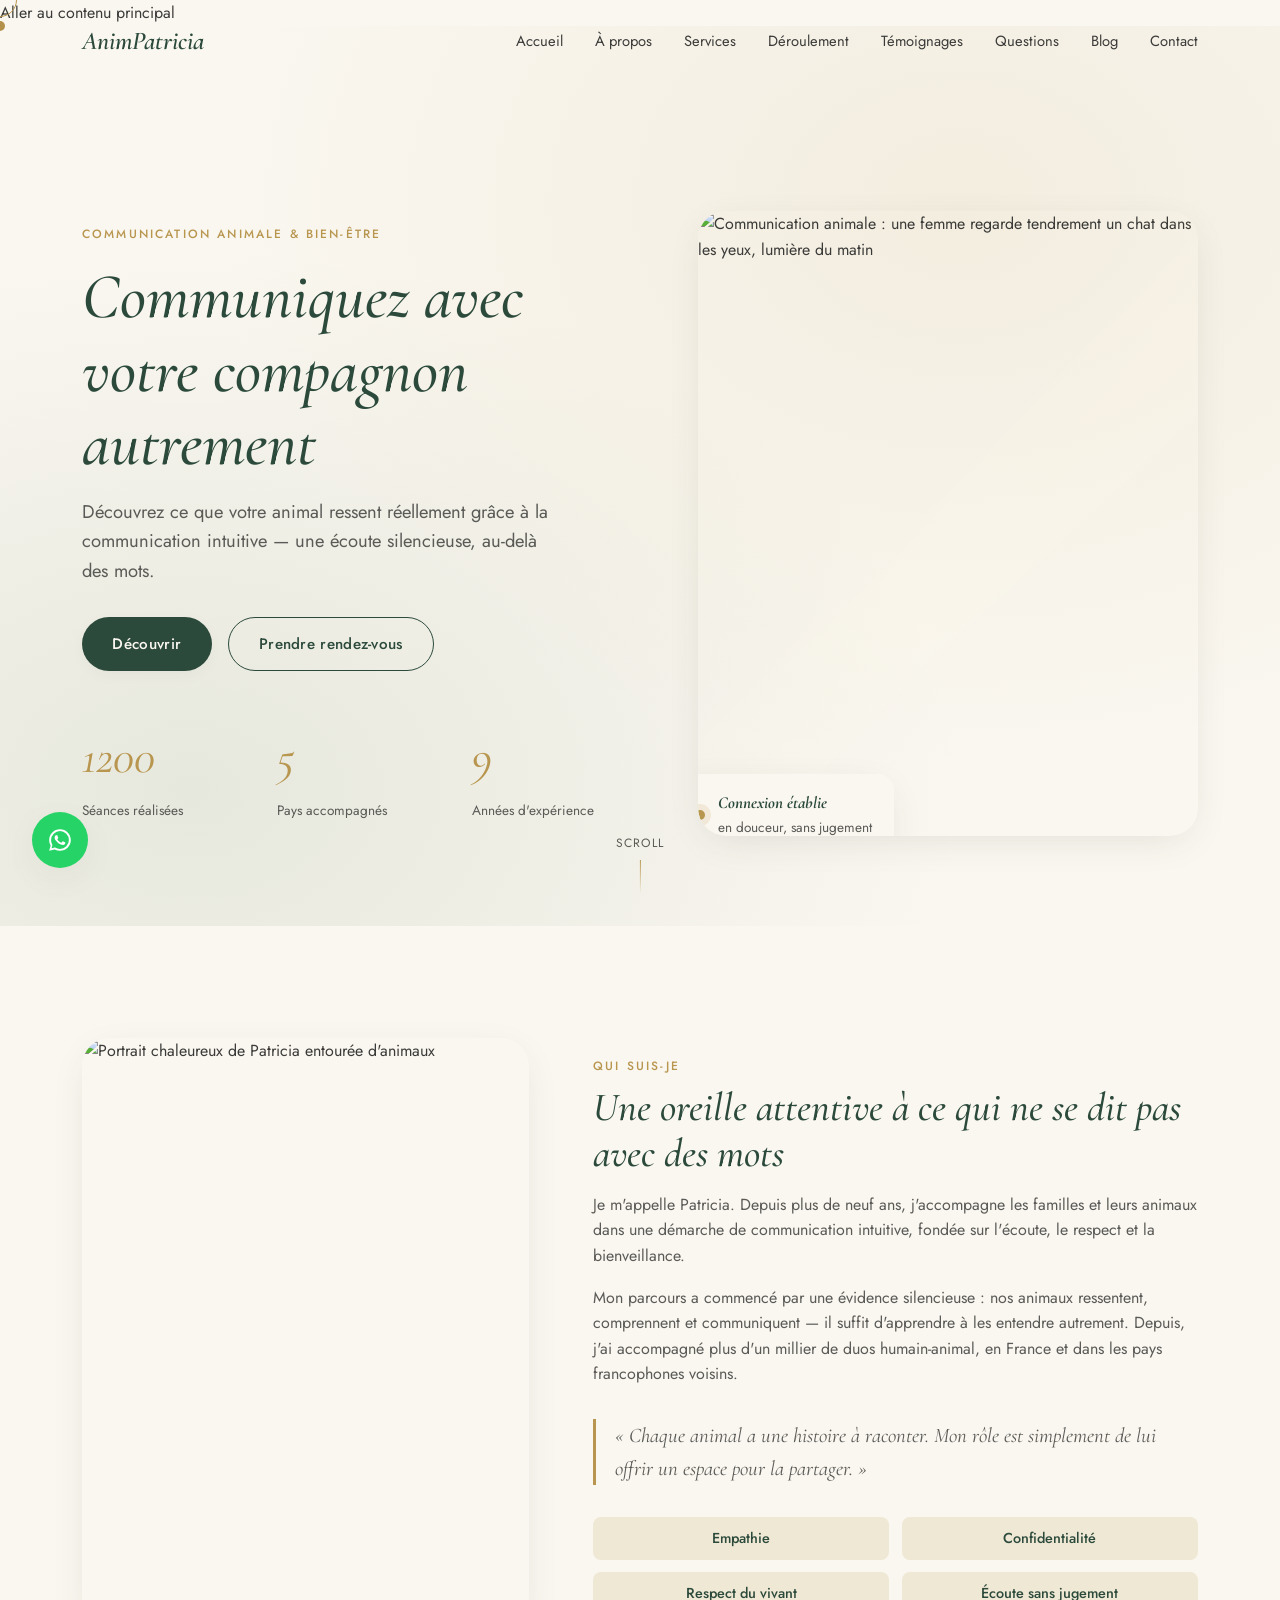
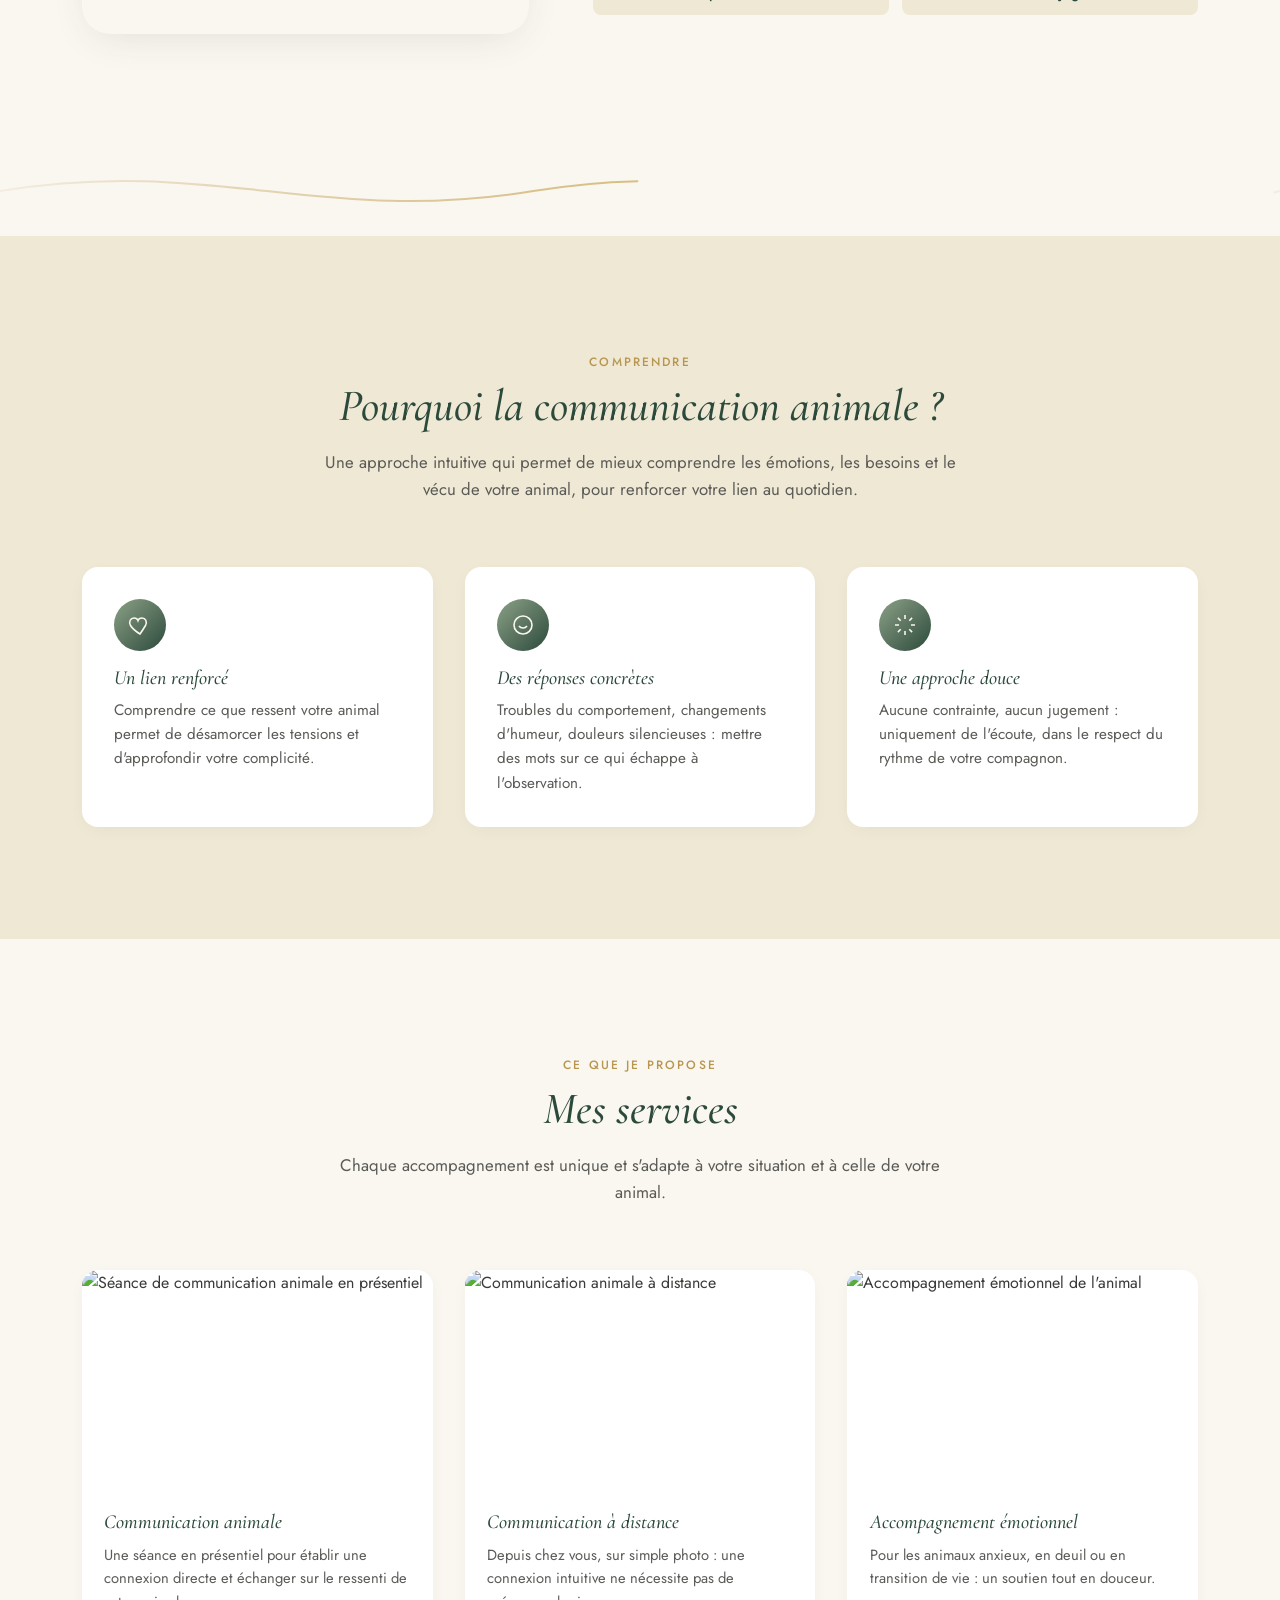
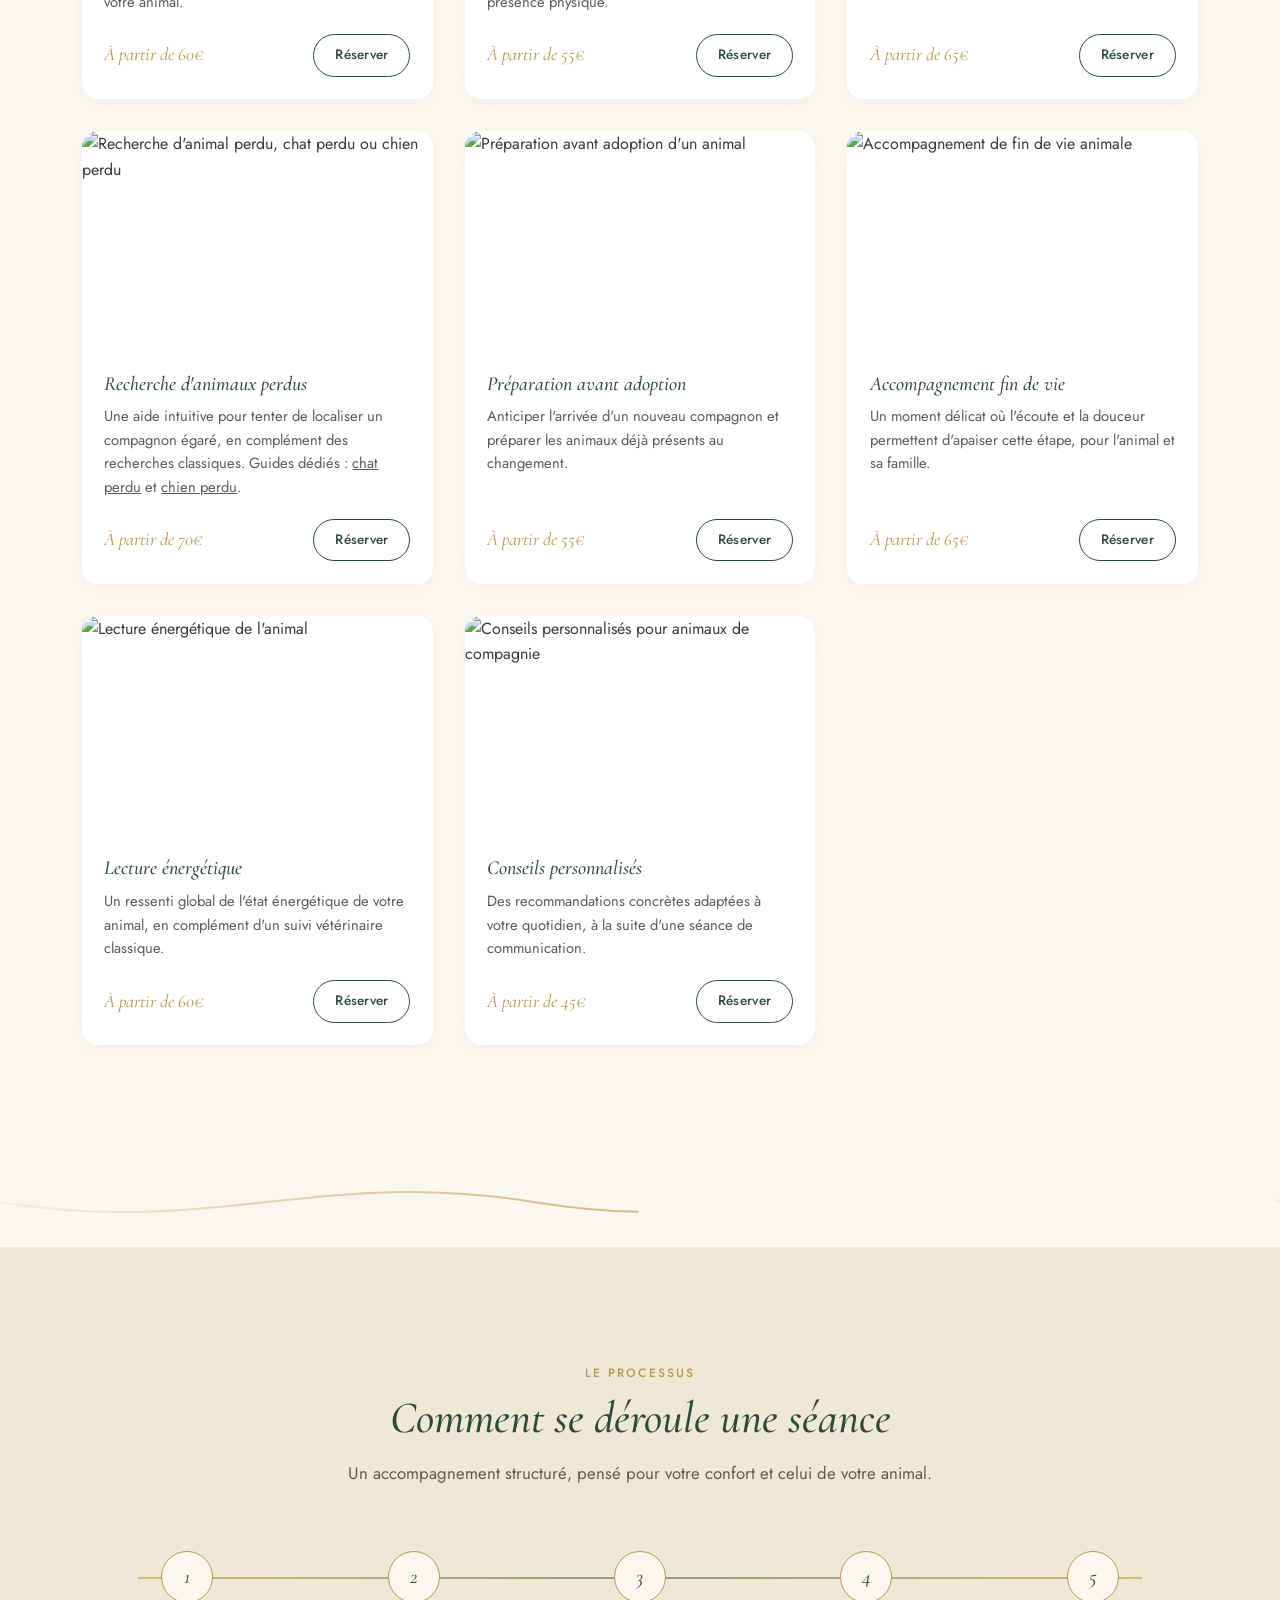
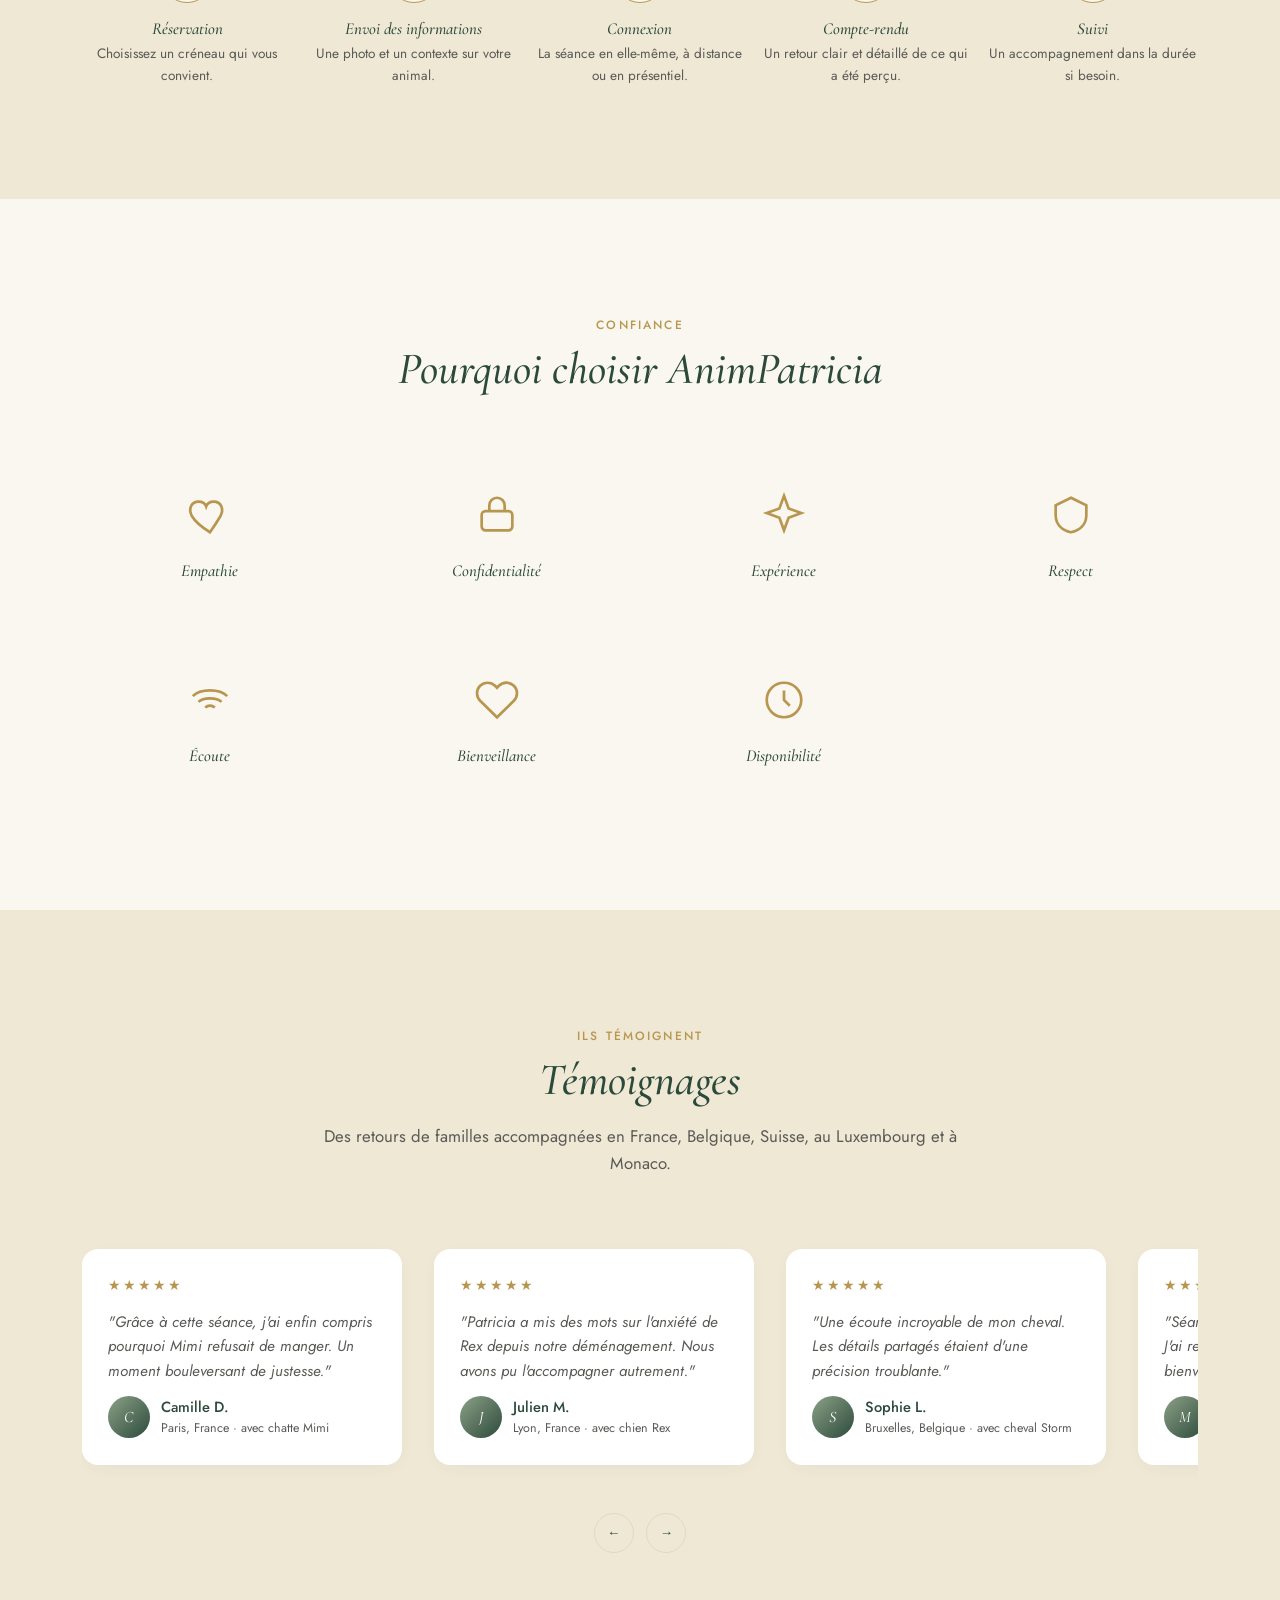
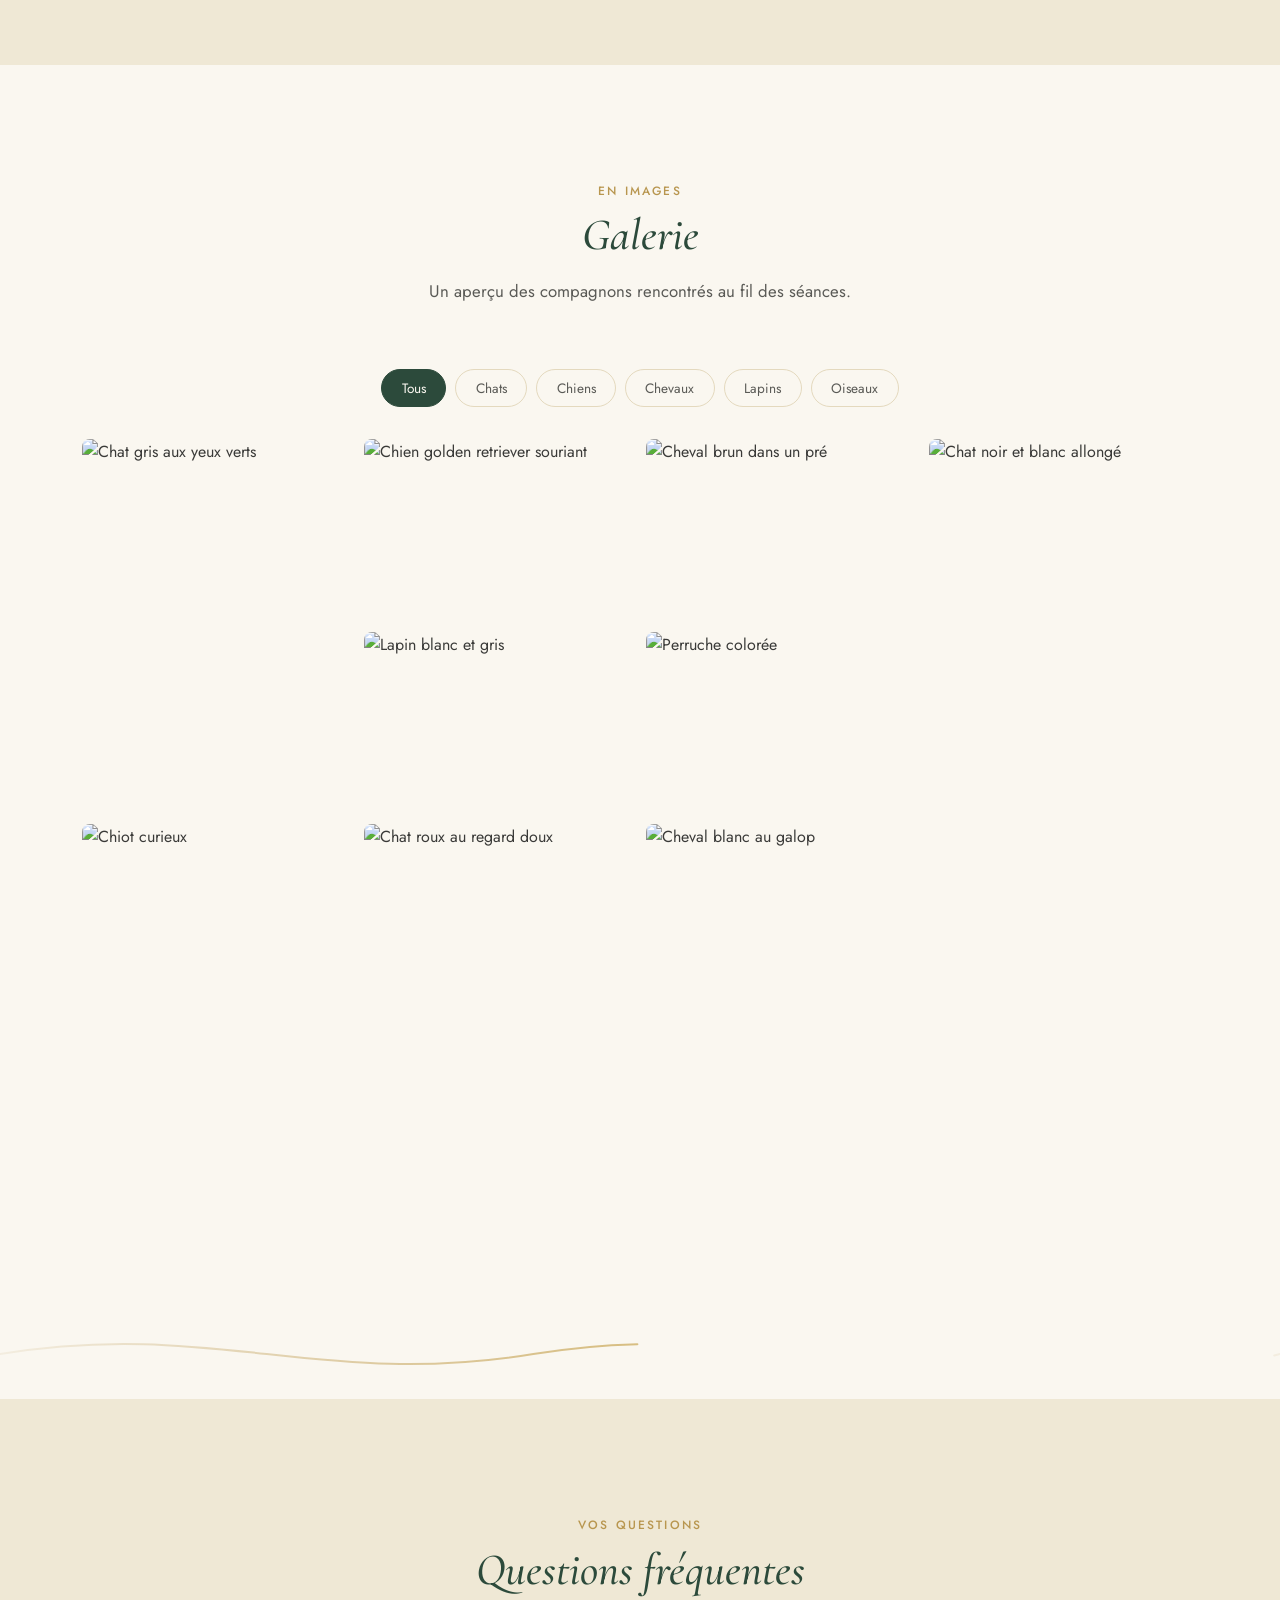
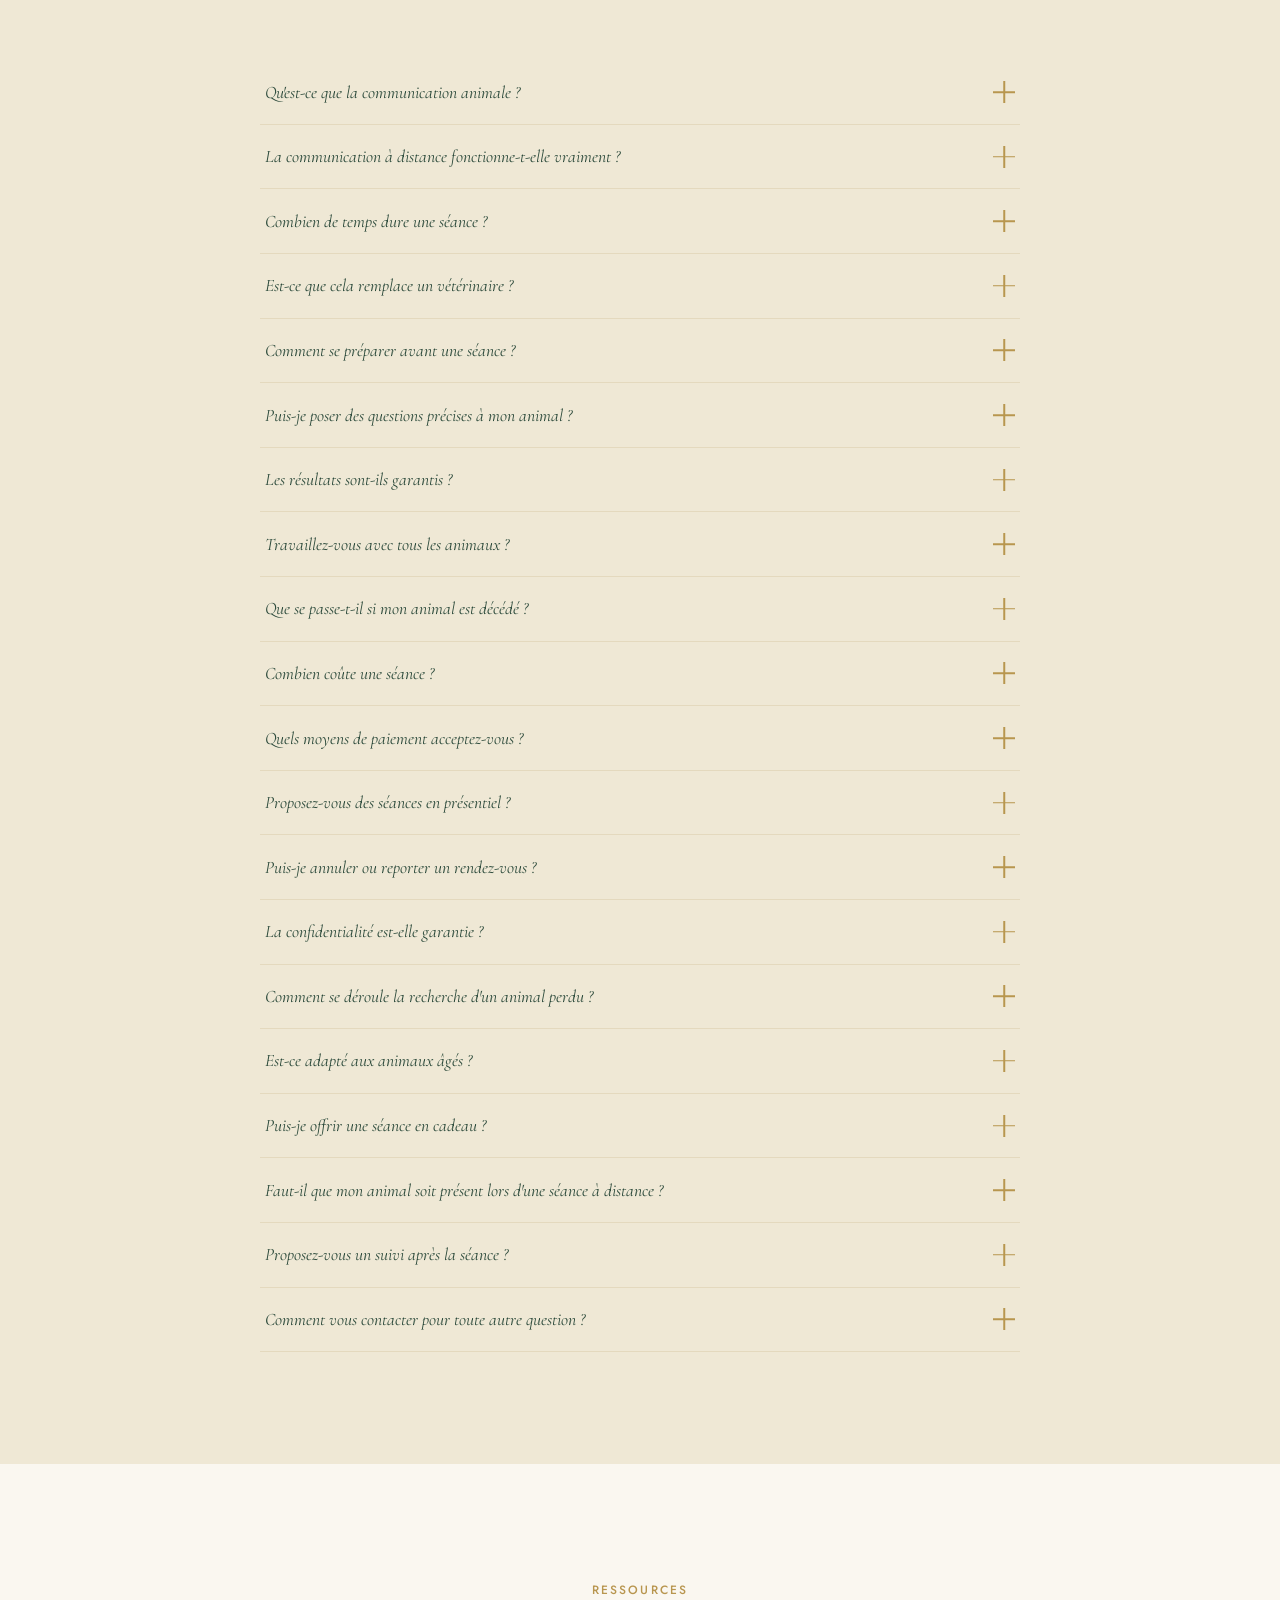
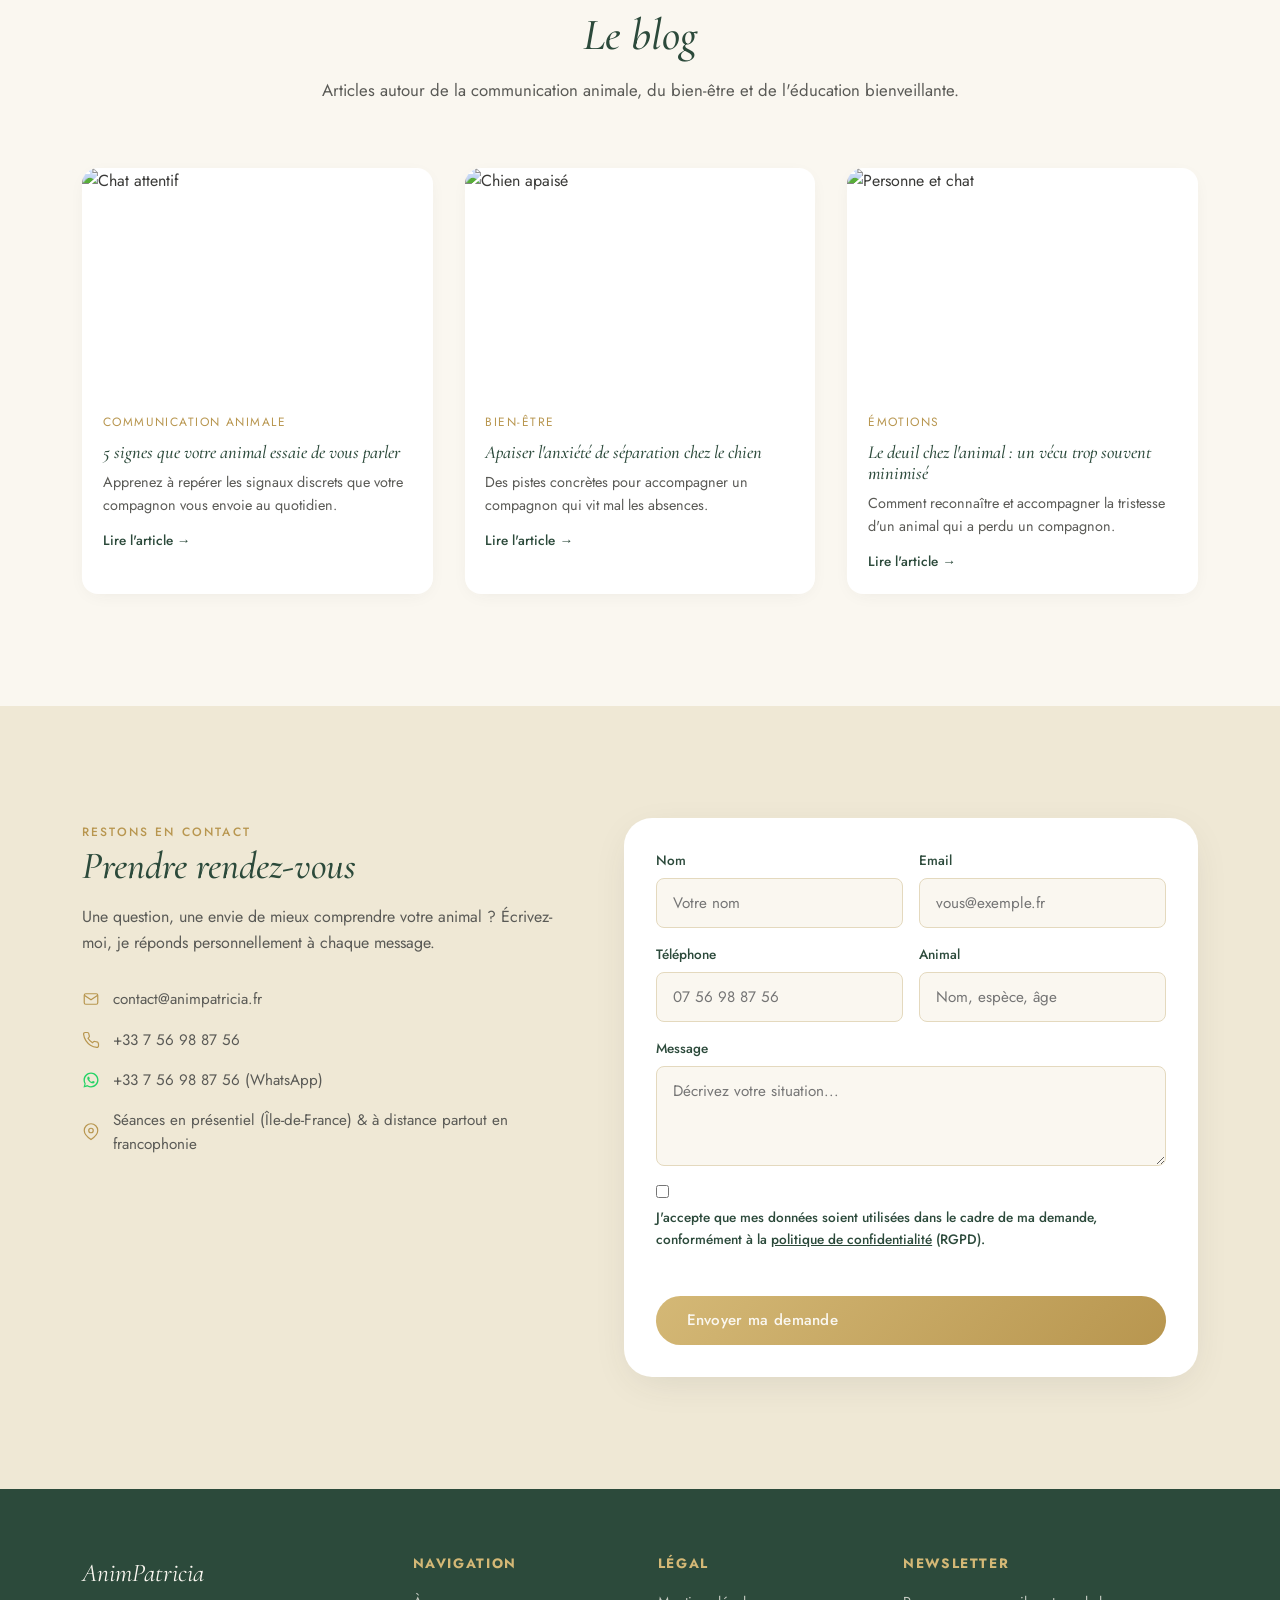
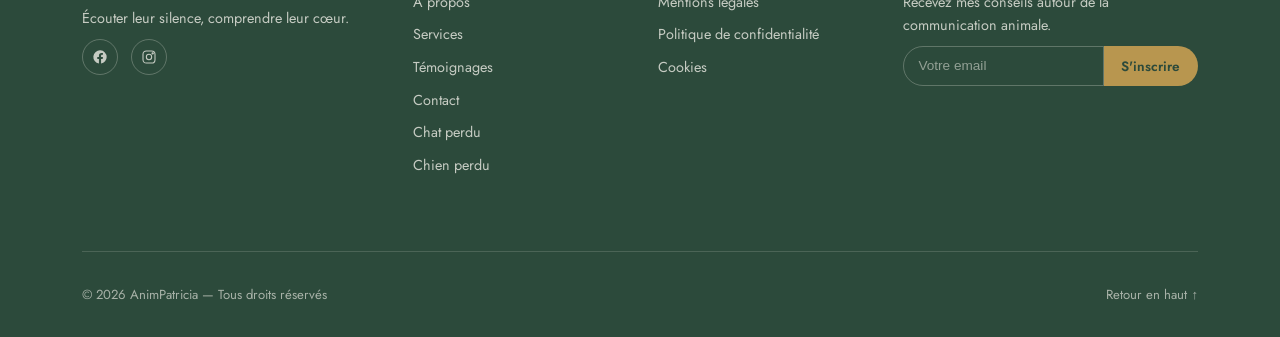
==== index.html @ 19178d29 "Add files via upload" ====
<!DOCTYPE html>
<html lang="fr">
<head>
<meta charset="UTF-8">
<meta name="viewport" content="width=device-width, initial-scale=1.0">
<title>AnimPatricia | Communication Animale, Chat &amp; Chien Perdu — Retrouver son Animal</title>
<meta name="description" content="Chat perdu, chien disparu ? AnimPatricia vous accompagne par communication animale pour retrouver ou comprendre votre animal. Séances en présentiel et à distance, France, Belgique, Suisse.">
<meta name="keywords" content="animal perdu, retrouver un chat perdu, retrouver un chien perdu, chat disparu, chien disparu, communication animale, animal retrouvé, communicant animalier, langage des animaux, chat perdu que faire, chien perdu que faire">
<meta name="author" content="AnimPatricia">
<meta name="robots" content="index, follow, max-image-preview:large">
<meta name="theme-color" content="#2C4A3B">
<link rel="canonical" href="https://www.animpatricia.fr/">
<link rel="alternate" hreflang="fr" href="https://www.animpatricia.fr/">
<link rel="alternate" hreflang="x-default" href="https://www.animpatricia.fr/">

<!-- Open Graph -->
<meta property="og:type" content="website">
<meta property="og:site_name" content="AnimPatricia">
<meta property="og:title" content="AnimPatricia — Communication Animale, Chat & Chien Perdu">
<meta property="og:description" content="Chat perdu, chien disparu ? Communication animale pour retrouver ou comprendre votre animal. Séances en présentiel et à distance.">
<meta property="og:image" content="https://images.unsplash.com/photo-1548199973-03cce0bbc87b?w=1200&q=80">
<meta property="og:image:width" content="1200">
<meta property="og:image:height" content="900">
<meta property="og:image:alt" content="Une femme en communication intuitive avec un chat">
<meta property="og:url" content="https://www.animpatricia.fr/">
<meta property="og:locale" content="fr_FR">

<!-- Twitter Card -->
<meta name="twitter:card" content="summary_large_image">
<meta name="twitter:title" content="AnimPatricia — Communication Animale, Chat & Chien Perdu">
<meta name="twitter:description" content="Chat perdu, chien disparu ? Communication animale pour retrouver ou comprendre votre animal.">
<meta name="twitter:image" content="https://images.unsplash.com/photo-1548199973-03cce0bbc87b?w=1200&q=80">

<!-- Favicon -->
<link rel="icon" href="data:image/svg+xml,<svg xmlns=%22http://www.w3.org/2000/svg%22 viewBox=%220 0 100 100%22><text y=%22.9em%22 font-size=%2290%22>🐾</text></svg>">
<link rel="manifest" href="manifest.json">

<!-- Preload ressource critique (LCP) -->
<link rel="preload" as="image" href="https://images.unsplash.com/photo-1548199973-03cce0bbc87b?w=900&q=80" fetchpriority="high">

<!-- Schema.org : établissement local -->
<script type="application/ld+json">
{
  "@context": "https://schema.org",
  "@type": "LocalBusiness",
  "@id": "https://www.animpatricia.fr/#business",
  "name": "AnimPatricia",
  "image": "https://images.unsplash.com/photo-1548199973-03cce0bbc87b?w=1200&q=80",
  "url": "https://www.animpatricia.fr/",
  "telephone": "+33756988756",
  "description": "Communicante animalière proposant des séances de communication animale, accompagnement émotionnel et recherche d'animaux perdus (chat perdu, chien perdu).",
  "areaServed": [
    {"@type": "Country", "name": "France"},
    {"@type": "Country", "name": "Belgique"},
    {"@type": "Country", "name": "Suisse"},
    {"@type": "Country", "name": "Luxembourg"},
    {"@type": "Country", "name": "Monaco"}
  ],
  "priceRange": "€€",
  "sameAs": []
}
</script>

<!-- Schema.org : catalogue de services -->
<script type="application/ld+json">
{
  "@context": "https://schema.org",
  "@type": "Service",
  "serviceType": "Communication animale",
  "provider": { "@id": "https://www.animpatricia.fr/#business" },
  "areaServed": ["France", "Belgique", "Suisse", "Luxembourg", "Monaco"],
  "hasOfferCatalog": {
    "@type": "OfferCatalog",
    "name": "Services AnimPatricia",
    "itemListElement": [
      {"@type": "Offer", "itemOffered": {"@type": "Service", "name": "Communication animale en présentiel"}},
      {"@type": "Offer", "itemOffered": {"@type": "Service", "name": "Communication animale à distance"}},
      {"@type": "Offer", "itemOffered": {"@type": "Service", "name": "Accompagnement émotionnel de l'animal"}},
      {"@type": "Offer", "itemOffered": {"@type": "Service", "name": "Recherche d'animaux perdus (chat perdu, chien perdu)"}},
      {"@type": "Offer", "itemOffered": {"@type": "Service", "name": "Préparation avant adoption"}},
      {"@type": "Offer", "itemOffered": {"@type": "Service", "name": "Accompagnement de fin de vie animale"}},
      {"@type": "Offer", "itemOffered": {"@type": "Service", "name": "Lecture énergétique de l'animal"}},
      {"@type": "Offer", "itemOffered": {"@type": "Service", "name": "Conseils personnalisés pour animaux de compagnie"}}
    ]
  }
}
</script>

<!-- Schema.org : questions fréquentes (reflète le contenu de la section FAQ) -->
<script type="application/ld+json">
{
  "@context": "https://schema.org",
  "@type": "FAQPage",
  "mainEntity": [
    {"@type": "Question", "name": "Qu'est-ce que la communication animale ?", "acceptedAnswer": {"@type": "Answer", "text": "C'est une approche intuitive qui permet d'entrer en connexion avec le ressenti d'un animal, au-delà du langage verbal, pour mieux comprendre ses émotions et ses besoins."}},
    {"@type": "Question", "name": "La communication à distance fonctionne-t-elle vraiment ?", "acceptedAnswer": {"@type": "Answer", "text": "Oui : la connexion intuitive ne dépend pas de la distance physique. Une photo récente et quelques informations suffisent."}},
    {"@type": "Question", "name": "Comment se déroule la recherche d'un animal perdu ?", "acceptedAnswer": {"@type": "Answer", "text": "Je me connecte intuitivement à l'animal pour tenter de percevoir son environnement, en complément des recherches actives sur le terrain."}},
    {"@type": "Question", "name": "Est-ce que cela remplace un vétérinaire ?", "acceptedAnswer": {"@type": "Answer", "text": "Non, en aucun cas. La communication animale est un complément à un suivi vétérinaire, jamais un substitut à un avis médical."}},
    {"@type": "Question", "name": "Combien coûte une séance ?", "acceptedAnswer": {"@type": "Answer", "text": "Les tarifs varient de 45€ à 70€ selon le type de service proposé."}}
  ]
}
</script>

<link rel="preconnect" href="https://fonts.googleapis.com">
<link rel="preconnect" href="https://fonts.gstatic.com" crossorigin>
<link href="https://fonts.googleapis.com/css2?family=Cormorant+Garamond:ital,wght@0,400;0,500;0,600;1,400;1,500;1,600&family=Jost:wght@300;400;500;600&display=swap" rel="stylesheet">
<link rel="stylesheet" href="style.css">
</head>
<body>
<a href="#accueil" class="skip-link">Aller au contenu principal</a>

<!-- SVG defs pour le fil de lumière -->
<svg width="0" height="0" style="position:absolute">
  <defs>
    <linearGradient id="thread-gradient" x1="0%" y1="0%" x2="100%" y2="0%">
      <stop offset="0%" stop-color="#B8964F" stop-opacity="0.1"/>
      <stop offset="50%" stop-color="#D4B876" stop-opacity="0.9"/>
      <stop offset="100%" stop-color="#B8964F" stop-opacity="0.1"/>
    </linearGradient>
  </defs>
</svg>

<!-- Loader -->
<div class="loader" id="loader">
  <div class="loader-mark">AnimPatricia</div>
</div>

<!-- Progress bar de lecture -->
<div class="progress-bar" id="progressBar"></div>

<!-- Curseur personnalisé -->
<div class="cursor-dot" id="cursorDot"></div>
<div class="cursor-ring" id="cursorRing"></div>

<!-- Navbar -->
<nav class="navbar" id="navbar">
  <div class="container">
    <a href="#accueil" class="logo">AnimPatricia</a>
    <ul class="nav-links">
      <li><a href="#accueil">Accueil</a></li>
      <li><a href="#apropos">À propos</a></li>
      <li><a href="#services">Services</a></li>
      <li><a href="#deroulement">Déroulement</a></li>
      <li><a href="#temoignages">Témoignages</a></li>
      <li><a href="#faq">Questions</a></li>
      <li><a href="#blog">Blog</a></li>
      <li><a href="#contact">Contact</a></li>
    </ul>
    <a href="#contact" class="btn btn-primary btn-small nav-cta">Réserver</a>
    <button class="hamburger" id="hamburger" aria-label="Ouvrir le menu" aria-expanded="false">
      <span></span><span></span><span></span>
    </button>
  </div>
</nav>

<div class="mobile-overlay" id="mobileOverlay"></div>
<div class="mobile-menu" id="mobileMenu">
  <a href="#accueil">Accueil</a>
  <a href="#apropos">À propos</a>
  <a href="#services">Services</a>
  <a href="#deroulement">Déroulement</a>
  <a href="#temoignages">Témoignages</a>
  <a href="#faq">Questions</a>
  <a href="#blog">Blog</a>
  <a href="#contact">Contact</a>
</div>

<!-- Hero -->
<header class="hero" id="accueil">
  <div class="container">
    <div class="hero-text reveal visible">
      <span class="eyebrow">Communication animale &amp; bien-être</span>
      <h1>Communiquez avec<br>votre compagnon autrement</h1>
      <p>Découvrez ce que votre animal ressent réellement grâce à la communication intuitive — une écoute silencieuse, au-delà des mots.</p>
      <div class="hero-actions">
        <a href="#services" class="btn btn-primary">Découvrir</a>
        <a href="#contact" class="btn btn-ghost">Prendre rendez-vous</a>
      </div>
      <div class="stats-row" style="grid-template-columns:repeat(3,1fr); margin-top:3rem; text-align:left">
        <div><div class="stat-num" data-count="1200">0</div><div class="stat-label">Séances réalisées</div></div>
        <div><div class="stat-num" data-count="5">0</div><div class="stat-label">Pays accompagnés</div></div>
        <div><div class="stat-num" data-count="9">0</div><div class="stat-label">Années d'expérience</div></div>
      </div>
    </div>
    <div class="hero-visual">
      <img src="https://images.unsplash.com/photo-1548199973-03cce0bbc87b?w=900&q=80" alt="Communication animale : une femme regarde tendrement un chat dans les yeux, lumière du matin" loading="eager" fetchpriority="high" width="900" height="1125">
      <div class="hero-glow"></div>
      <div class="hero-float-card">
        <span class="dot"></span>
        <span><strong>Connexion établie</strong>en douceur, sans jugement</span>
      </div>
    </div>
  </div>
  <div class="hero-scroll-cue">SCROLL</div>
</header>

<!-- À propos -->
<section class="section" id="apropos">
  <div class="container about">
    <div class="about-visual reveal">
      <img src="https://images.unsplash.com/photo-1544568100-847a948585b9?w=700&q=80" alt="Portrait chaleureux de Patricia entourée d'animaux" loading="lazy">
    </div>
    <div class="about-content reveal">
      <span class="eyebrow">Qui suis-je</span>
      <h2>Une oreille attentive à ce qui ne se dit pas avec des mots</h2>
      <p>Je m'appelle Patricia. Depuis plus de neuf ans, j'accompagne les familles et leurs animaux dans une démarche de communication intuitive, fondée sur l'écoute, le respect et la bienveillance.</p>
      <p>Mon parcours a commencé par une évidence silencieuse : nos animaux ressentent, comprennent et communiquent — il suffit d'apprendre à les entendre autrement. Depuis, j'ai accompagné plus d'un millier de duos humain-animal, en France et dans les pays francophones voisins.</p>
      <p class="about-quote">« Chaque animal a une histoire à raconter. Mon rôle est simplement de lui offrir un espace pour la partager. »</p>
      <div class="about-values">
        <div>Empathie</div>
        <div>Confidentialité</div>
        <div>Respect du vivant</div>
        <div>Écoute sans jugement</div>
      </div>
    </div>
  </div>
</section>

<svg class="thread-divider reveal" viewBox="0 0 1200 90" preserveAspectRatio="none">
  <path d="M0,45 C200,10 300,80 500,45 C700,10 800,80 1000,45 C1100,25 1150,60 1200,45"/>
</svg>

<!-- Pourquoi la communication animale -->
<section class="section section-alt" id="pourquoi">
  <div class="container">
    <div class="section-head reveal">
      <span class="eyebrow">Comprendre</span>
      <h2>Pourquoi la communication animale ?</h2>
      <p>Une approche intuitive qui permet de mieux comprendre les émotions, les besoins et le vécu de votre animal, pour renforcer votre lien au quotidien.</p>
    </div>
    <div class="why-grid reveal-stagger reveal">
      <div class="why-card stagger-item" style="--i:0">
        <div class="why-icon"><svg width="24" height="24" viewBox="0 0 24 24" fill="none" stroke="currentColor" stroke-width="1.6"><path d="M12 21s-7-4.35-9.5-8.5C.5 8.5 2.5 5 6 5c2 0 3.5 1 4 2.5C10.5 6 12 5 14 5c3.5 0 5.5 3.5 3.5 7.5C15 16.65 12 21 12 21z"/></svg></div>
        <h3>Un lien renforcé</h3>
        <p>Comprendre ce que ressent votre animal permet de désamorcer les tensions et d'approfondir votre complicité.</p>
      </div>
      <div class="why-card stagger-item" style="--i:1">
        <div class="why-icon"><svg width="24" height="24" viewBox="0 0 24 24" fill="none" stroke="currentColor" stroke-width="1.6"><circle cx="12" cy="12" r="9"/><path d="M8 13c1 1.5 2.5 2 4 2s3-.5 4-2"/><path d="M9 9h.01M15 9h.01"/></svg></div>
        <h3>Des réponses concrètes</h3>
        <p>Troubles du comportement, changements d'humeur, douleurs silencieuses : mettre des mots sur ce qui échappe à l'observation.</p>
      </div>
      <div class="why-card stagger-item" style="--i:2">
        <div class="why-icon"><svg width="24" height="24" viewBox="0 0 24 24" fill="none" stroke="currentColor" stroke-width="1.6"><path d="M12 2v4M12 18v4M4.9 4.9l2.8 2.8M16.3 16.3l2.8 2.8M2 12h4M18 12h4M4.9 19.1l2.8-2.8M16.3 7.7l2.8-2.8"/></svg></div>
        <h3>Une approche douce</h3>
        <p>Aucune contrainte, aucun jugement : uniquement de l'écoute, dans le respect du rythme de votre compagnon.</p>
      </div>
    </div>
  </div>
</section>

<!-- Services -->
<section class="section" id="services">
  <div class="container">
    <div class="section-head reveal">
      <span class="eyebrow">Ce que je propose</span>
      <h2>Mes services</h2>
      <p>Chaque accompagnement est unique et s'adapte à votre situation et à celle de votre animal.</p>
    </div>
    <div class="services-grid reveal-stagger reveal">
      <article class="service-card stagger-item" style="--i:0">
        <div class="service-img"><img src="https://images.unsplash.com/photo-1583337130417-3346a1be7dee?w=500&q=80" alt="Séance de communication animale en présentiel" loading="lazy"></div>
        <div class="service-body">
          <h3>Communication animale</h3>
          <p>Une séance en présentiel pour établir une connexion directe et échanger sur le ressenti de votre animal.</p>
          <div class="service-footer"><span class="service-price">À partir de 60€</span><a href="#contact" class="btn btn-ghost btn-small">Réserver</a></div>
        </div>
      </article>
      <article class="service-card stagger-item" style="--i:1">
        <div class="service-img"><img src="https://images.unsplash.com/photo-1450778869180-41d0601e046e?w=500&q=80" alt="Communication animale à distance" loading="lazy"></div>
        <div class="service-body">
          <h3>Communication à distance</h3>
          <p>Depuis chez vous, sur simple photo : une connexion intuitive ne nécessite pas de présence physique.</p>
          <div class="service-footer"><span class="service-price">À partir de 55€</span><a href="#contact" class="btn btn-ghost btn-small">Réserver</a></div>
        </div>
      </article>
      <article class="service-card stagger-item" style="--i:2">
        <div class="service-img"><img src="https://images.unsplash.com/photo-1601758228041-f3b2795255f1?w=500&q=80" alt="Accompagnement émotionnel de l'animal" loading="lazy"></div>
        <div class="service-body">
          <h3>Accompagnement émotionnel</h3>
          <p>Pour les animaux anxieux, en deuil ou en transition de vie : un soutien tout en douceur.</p>
          <div class="service-footer"><span class="service-price">À partir de 65€</span><a href="#contact" class="btn btn-ghost btn-small">Réserver</a></div>
        </div>
      </article>
      <article class="service-card stagger-item" style="--i:3">
        <div class="service-img"><img src="https://images.unsplash.com/photo-1552053831-71594a27632d?w=500&q=80" alt="Recherche d'animal perdu, chat perdu ou chien perdu" loading="lazy"></div>
        <div class="service-body">
          <h3>Recherche d'animaux perdus</h3>
          <p>Une aide intuitive pour tenter de localiser un compagnon égaré, en complément des recherches classiques. Guides dédiés : <a href="chat-perdu.html" style="text-decoration:underline">chat perdu</a> et <a href="chien-perdu.html" style="text-decoration:underline">chien perdu</a>.</p>
          <div class="service-footer"><span class="service-price">À partir de 70€</span><a href="#contact" class="btn btn-ghost btn-small">Réserver</a></div>
        </div>
      </article>
      <article class="service-card stagger-item" style="--i:4">
        <div class="service-img"><img src="https://images.unsplash.com/photo-1477884143824-5d1a6c0a1f6b?w=500&q=80" alt="Préparation avant adoption d'un animal" loading="lazy"></div>
        <div class="service-body">
          <h3>Préparation avant adoption</h3>
          <p>Anticiper l'arrivée d'un nouveau compagnon et préparer les animaux déjà présents au changement.</p>
          <div class="service-footer"><span class="service-price">À partir de 55€</span><a href="#contact" class="btn btn-ghost btn-small">Réserver</a></div>
        </div>
      </article>
      <article class="service-card stagger-item" style="--i:5">
        <div class="service-img"><img src="https://images.unsplash.com/photo-1601758124277-f0086a3467b3?w=500&q=80" alt="Accompagnement de fin de vie animale" loading="lazy"></div>
        <div class="service-body">
          <h3>Accompagnement fin de vie</h3>
          <p>Un moment délicat où l'écoute et la douceur permettent d'apaiser cette étape, pour l'animal et sa famille.</p>
          <div class="service-footer"><span class="service-price">À partir de 65€</span><a href="#contact" class="btn btn-ghost btn-small">Réserver</a></div>
        </div>
      </article>
      <article class="service-card stagger-item" style="--i:6">
        <div class="service-img"><img src="https://images.unsplash.com/photo-1425082661705-1834bfd09dca?w=500&q=80" alt="Lecture énergétique de l'animal" loading="lazy"></div>
        <div class="service-body">
          <h3>Lecture énergétique</h3>
          <p>Un ressenti global de l'état énergétique de votre animal, en complément d'un suivi vétérinaire classique.</p>
          <div class="service-footer"><span class="service-price">À partir de 60€</span><a href="#contact" class="btn btn-ghost btn-small">Réserver</a></div>
        </div>
      </article>
      <article class="service-card stagger-item" style="--i:7">
        <div class="service-img"><img src="https://images.unsplash.com/photo-1560807707-8cc77767d783?w=500&q=80" alt="Conseils personnalisés pour animaux de compagnie" loading="lazy"></div>
        <div class="service-body">
          <h3>Conseils personnalisés</h3>
          <p>Des recommandations concrètes adaptées à votre quotidien, à la suite d'une séance de communication.</p>
          <div class="service-footer"><span class="service-price">À partir de 45€</span><a href="#contact" class="btn btn-ghost btn-small">Réserver</a></div>
        </div>
      </article>
    </div>
  </div>
</section>

<svg class="thread-divider reveal" viewBox="0 0 1200 90" preserveAspectRatio="none">
  <path d="M0,45 C200,80 300,10 500,45 C700,80 800,10 1000,45 C1100,60 1150,25 1200,45"/>
</svg>

<!-- Déroulement -->
<section class="section section-alt" id="deroulement">
  <div class="container">
    <div class="section-head reveal">
      <span class="eyebrow">Le processus</span>
      <h2>Comment se déroule une séance</h2>
      <p>Un accompagnement structuré, pensé pour votre confort et celui de votre animal.</p>
    </div>
    <div class="timeline reveal-stagger reveal">
      <div class="timeline-step stagger-item" style="--i:0"><div class="timeline-num">1</div><div><h4>Réservation</h4><p>Choisissez un créneau qui vous convient.</p></div></div>
      <div class="timeline-step stagger-item" style="--i:1"><div class="timeline-num">2</div><div><h4>Envoi des informations</h4><p>Une photo et un contexte sur votre animal.</p></div></div>
      <div class="timeline-step stagger-item" style="--i:2"><div class="timeline-num">3</div><div><h4>Connexion</h4><p>La séance en elle-même, à distance ou en présentiel.</p></div></div>
      <div class="timeline-step stagger-item" style="--i:3"><div class="timeline-num">4</div><div><h4>Compte-rendu</h4><p>Un retour clair et détaillé de ce qui a été perçu.</p></div></div>
      <div class="timeline-step stagger-item" style="--i:4"><div class="timeline-num">5</div><div><h4>Suivi</h4><p>Un accompagnement dans la durée si besoin.</p></div></div>
    </div>
  </div>
</section>

<!-- Pourquoi choisir -->
<section class="section" id="pourquoi-choisir">
  <div class="container">
    <div class="section-head reveal">
      <span class="eyebrow">Confiance</span>
      <h2>Pourquoi choisir AnimPatricia</h2>
    </div>
    <div class="choose-grid reveal-stagger reveal">
      <div class="choose-item stagger-item" style="--i:0"><svg class="choose-icon" viewBox="0 0 24 24" fill="none" stroke="currentColor" stroke-width="1.4"><path d="M12 21s-7-4.35-9.5-8.5C.5 8.5 2.5 5 6 5c2 0 3.5 1 4 2.5C10.5 6 12 5 14 5c3.5 0 5.5 3.5 3.5 7.5C15 16.65 12 21 12 21z"/></svg><h4>Empathie</h4></div>
      <div class="choose-item stagger-item" style="--i:1"><svg class="choose-icon" viewBox="0 0 24 24" fill="none" stroke="currentColor" stroke-width="1.4"><rect x="4" y="10" width="16" height="10" rx="2"/><path d="M8 10V7a4 4 0 018 0v3"/></svg><h4>Confidentialité</h4></div>
      <div class="choose-item stagger-item" style="--i:2"><svg class="choose-icon" viewBox="0 0 24 24" fill="none" stroke="currentColor" stroke-width="1.4"><path d="M12 2l2.4 6.6L21 11l-6.6 2.4L12 20l-2.4-6.6L3 11l6.6-2.4z"/></svg><h4>Expérience</h4></div>
      <div class="choose-item stagger-item" style="--i:3"><svg class="choose-icon" viewBox="0 0 24 24" fill="none" stroke="currentColor" stroke-width="1.4"><path d="M12 3l8 4v5c0 5-3.5 8-8 9-4.5-1-8-4-8-9V7z"/></svg><h4>Respect</h4></div>
      <div class="choose-item stagger-item" style="--i:4"><svg class="choose-icon" viewBox="0 0 24 24" fill="none" stroke="currentColor" stroke-width="1.4"><path d="M3 10c4-4 14-4 18 0M6 13c2.5-2.5 9.5-2.5 12 0M9.5 16c1.4-1.4 3.6-1.4 5 0M12 19h.01"/></svg><h4>Écoute</h4></div>
      <div class="choose-item stagger-item" style="--i:5"><svg class="choose-icon" viewBox="0 0 24 24" fill="none" stroke="currentColor" stroke-width="1.4"><path d="M20.8 4.6a5.5 5.5 0 00-7.8 0L12 5.6l-1-1a5.5 5.5 0 10-7.8 7.8L12 21l8.8-8.6a5.5 5.5 0 000-7.8z"/></svg><h4>Bienveillance</h4></div>
      <div class="choose-item stagger-item" style="--i:6"><svg class="choose-icon" viewBox="0 0 24 24" fill="none" stroke="currentColor" stroke-width="1.4"><circle cx="12" cy="12" r="9"/><path d="M12 7v5l3 3"/></svg><h4>Disponibilité</h4></div>
    </div>
  </div>
</section>

<!-- Témoignages -->
<section class="section section-alt" id="temoignages">
  <div class="container testimonials-wrap">
    <div class="section-head reveal">
      <span class="eyebrow">Ils témoignent</span>
      <h2>Témoignages</h2>
      <p>Des retours de familles accompagnées en France, Belgique, Suisse, au Luxembourg et à Monaco.</p>
    </div>
    <div class="testimonial-track reveal" id="testimonialTrack">
      <!-- Cartes injectées en JS pour la lisibilité du HTML -->
    </div>
    <div class="testimonial-nav">
      <button id="tPrev" aria-label="Témoignage précédent">←</button>
      <button id="tNext" aria-label="Témoignage suivant">→</button>
    </div>
  </div>
</section>

<!-- Galerie -->
<section class="section" id="galerie">
  <div class="container">
    <div class="section-head reveal">
      <span class="eyebrow">En images</span>
      <h2>Galerie</h2>
      <p>Un aperçu des compagnons rencontrés au fil des séances.</p>
    </div>
    <div class="gallery-filters reveal">
      <button class="filter-btn active" data-filter="all">Tous</button>
      <button class="filter-btn" data-filter="chats">Chats</button>
      <button class="filter-btn" data-filter="chiens">Chiens</button>
      <button class="filter-btn" data-filter="chevaux">Chevaux</button>
      <button class="filter-btn" data-filter="lapins">Lapins</button>
      <button class="filter-btn" data-filter="oiseaux">Oiseaux</button>
    </div>
    <div class="gallery-grid reveal" id="galleryGrid">
      <div class="gallery-item" data-cat="chats"><img src="https://images.unsplash.com/photo-1533738363-b7f9aef128ce?w=500&q=80" alt="Chat gris aux yeux verts" loading="lazy"></div>
      <div class="gallery-item" data-cat="chiens"><img src="https://images.unsplash.com/photo-1517849845537-4d257902861a?w=500&q=80" alt="Chien golden retriever souriant" loading="lazy"></div>
      <div class="gallery-item" data-cat="chevaux"><img src="https://images.unsplash.com/photo-1553284965-83fd3e82fa5a?w=500&q=80" alt="Cheval brun dans un pré" loading="lazy"></div>
      <div class="gallery-item" data-cat="chats"><img src="https://images.unsplash.com/photo-1495360010541-f48722b34f7d?w=500&q=80" alt="Chat noir et blanc allongé" loading="lazy"></div>
      <div class="gallery-item" data-cat="lapins"><img src="https://images.unsplash.com/photo-1585110396000-c9ffd4e4b308?w=500&q=80" alt="Lapin blanc et gris" loading="lazy"></div>
      <div class="gallery-item" data-cat="oiseaux"><img src="https://images.unsplash.com/photo-1552728089-57bdde30beb3?w=500&q=80" alt="Perruche colorée" loading="lazy"></div>
      <div class="gallery-item" data-cat="chiens"><img src="https://images.unsplash.com/photo-1552053831-71594a27632d?w=500&q=80" alt="Chiot curieux" loading="lazy"></div>
      <div class="gallery-item" data-cat="chats"><img src="https://images.unsplash.com/photo-1518791841217-8f162f1e1131?w=500&q=80" alt="Chat roux au regard doux" loading="lazy"></div>
      <div class="gallery-item" data-cat="chevaux"><img src="https://images.unsplash.com/photo-1553284965-16a67d3d2c9c?w=500&q=80" alt="Cheval blanc au galop" loading="lazy"></div>
    </div>
  </div>
</section>

<svg class="thread-divider reveal" viewBox="0 0 1200 90" preserveAspectRatio="none">
  <path d="M0,45 C200,10 300,80 500,45 C700,10 800,80 1000,45 C1100,25 1150,60 1200,45"/>
</svg>

<!-- FAQ -->
<section class="section section-alt" id="faq">
  <div class="container">
    <div class="section-head reveal">
      <span class="eyebrow">Vos questions</span>
      <h2>Questions fréquentes</h2>
    </div>
    <div class="faq-list reveal" id="faqList">
      <!-- Générées en JS -->
    </div>
  </div>
</section>

<!-- Blog -->
<section class="section" id="blog">
  <div class="container">
    <div class="section-head reveal">
      <span class="eyebrow">Ressources</span>
      <h2>Le blog</h2>
      <p>Articles autour de la communication animale, du bien-être et de l'éducation bienveillante.</p>
    </div>
    <div class="blog-grid reveal-stagger reveal">
      <article class="blog-card stagger-item" style="--i:0">
        <div class="blog-img"><img src="https://images.unsplash.com/photo-1425082661705-1834bfd09dca?w=500&q=80" alt="Chat attentif" loading="lazy"></div>
        <div class="blog-body">
          <span class="blog-tag">Communication animale</span>
          <h3>5 signes que votre animal essaie de vous parler</h3>
          <p>Apprenez à repérer les signaux discrets que votre compagnon vous envoie au quotidien.</p>
          <a href="#" class="blog-read">Lire l'article →</a>
        </div>
      </article>
      <article class="blog-card stagger-item" style="--i:1">
        <div class="blog-img"><img src="https://images.unsplash.com/photo-1450778869180-41d0601e046e?w=500&q=80" alt="Chien apaisé" loading="lazy"></div>
        <div class="blog-body">
          <span class="blog-tag">Bien-être</span>
          <h3>Apaiser l'anxiété de séparation chez le chien</h3>
          <p>Des pistes concrètes pour accompagner un compagnon qui vit mal les absences.</p>
          <a href="#" class="blog-read">Lire l'article →</a>
        </div>
      </article>
      <article class="blog-card stagger-item" style="--i:2">
        <div class="blog-img"><img src="https://images.unsplash.com/photo-1583337130417-3346a1be7dee?w=500&q=80" alt="Personne et chat" loading="lazy"></div>
        <div class="blog-body">
          <span class="blog-tag">Émotions</span>
          <h3>Le deuil chez l'animal : un vécu trop souvent minimisé</h3>
          <p>Comment reconnaître et accompagner la tristesse d'un animal qui a perdu un compagnon.</p>
          <a href="#" class="blog-read">Lire l'article →</a>
        </div>
      </article>
    </div>
  </div>
</section>

<!-- Contact -->
<section class="section section-alt" id="contact">
  <div class="container contact-wrap">
    <div class="contact-info reveal">
      <span class="eyebrow">Restons en contact</span>
      <h2>Prendre rendez-vous</h2>
      <p>Une question, une envie de mieux comprendre votre animal ? Écrivez-moi, je réponds personnellement à chaque message.</p>
      <div class="contact-detail"><svg width="18" height="18" viewBox="0 0 24 24" fill="none" stroke="currentColor" stroke-width="1.6"><rect x="3" y="5" width="18" height="14" rx="2"/><path d="M3 7l9 6 9-6"/></svg> contact@animpatricia.fr</div>
      <div class="contact-detail"><svg width="18" height="18" viewBox="0 0 24 24" fill="none" stroke="currentColor" stroke-width="1.6"><path d="M22 16.9v3a2 2 0 01-2.2 2 19.8 19.8 0 01-8.6-3 19.5 19.5 0 01-6-6A19.8 19.8 0 012.1 4.2 2 2 0 014.1 2h3a2 2 0 012 1.7c.1.9.3 1.8.6 2.7a2 2 0 01-.5 2.1L8 9.7a16 16 0 006 6l1.2-1.2a2 2 0 012.1-.5c.9.3 1.8.5 2.7.6a2 2 0 011.7 2z"/></svg> +33 7 56 98 87 56</div>
      <a href="https://wa.me/33756988756" target="_blank" rel="noopener" class="contact-detail contact-whatsapp"><svg width="18" height="18" viewBox="0 0 24 24" fill="currentColor"><path d="M12 2C6.48 2 2 6.48 2 12c0 1.85.5 3.58 1.36 5.08L2 22l5.08-1.32A9.94 9.94 0 0012 22c5.52 0 10-4.48 10-10S17.52 2 12 2zm0 18.2c-1.62 0-3.14-.44-4.44-1.2l-.32-.19-3.02.79.8-2.94-.2-.3A8.18 8.18 0 013.8 12 8.2 8.2 0 1112 20.2zm4.5-6.14c-.25-.12-1.45-.71-1.67-.8-.22-.08-.39-.12-.55.12-.16.25-.63.8-.77.96-.14.16-.28.18-.53.06-.25-.12-1.04-.38-1.99-1.22-.73-.65-1.23-1.46-1.37-1.7-.14-.25-.02-.38.11-.5.11-.11.25-.28.37-.42.12-.14.16-.25.24-.4.08-.16.04-.3-.02-.42-.06-.12-.55-1.33-.76-1.82-.2-.48-.4-.42-.55-.42h-.47c-.16 0-.42.06-.64.3-.22.25-.85.83-.85 2.02 0 1.19.87 2.34.99 2.5.12.16 1.7 2.6 4.13 3.64.58.25 1.03.4 1.38.51.58.18 1.11.16 1.53.1.47-.07 1.45-.59 1.65-1.16.2-.57.2-1.06.14-1.16-.06-.1-.22-.16-.47-.28z"/></svg> +33 7 56 98 87 56 (WhatsApp)</a>
      <div class="contact-detail"><svg width="18" height="18" viewBox="0 0 24 24" fill="none" stroke="currentColor" stroke-width="1.6"><path d="M21 10c0 6-9 12-9 12s-9-6-9-12a9 9 0 0118 0z"/><circle cx="12" cy="10" r="3"/></svg> Séances en présentiel (Île-de-France) &amp; à distance partout en francophonie</div>
    </div>
    <form class="form-grid reveal" id="contactForm" novalidate>
      <div class="form-field">
        <label for="fname">Nom</label>
        <input type="text" id="fname" name="fname" required placeholder="Votre nom">
      </div>
      <div class="form-field">
        <label for="femail">Email</label>
        <input type="email" id="femail" name="femail" required placeholder="vous@exemple.fr">
      </div>
      <div class="form-field">
        <label for="fphone">Téléphone</label>
        <input type="tel" id="fphone" name="fphone" placeholder="07 56 98 87 56">
      </div>
      <div class="form-field">
        <label for="fanimal">Animal</label>
        <input type="text" id="fanimal" name="fanimal" placeholder="Nom, espèce, âge">
      </div>
      <div class="form-field full">
        <label for="fmessage">Message</label>
        <textarea id="fmessage" name="fmessage" required placeholder="Décrivez votre situation..."></textarea>
      </div>
      <div class="form-field full form-consent">
        <input type="checkbox" id="fconsent" name="fconsent" required>
        <label for="fconsent">J'accepte que mes données soient utilisées dans le cadre de ma demande, conformément à la <a href="#" style="text-decoration:underline">politique de confidentialité</a> (RGPD).</label>
      </div>
      <div class="form-field full">
        <div class="form-status" id="formStatus"></div>
        <button type="submit" class="btn btn-gold">Envoyer ma demande</button>
      </div>
    </form>
  </div>
</section>

<!-- Footer -->
<footer>
  <div class="container">
    <div class="footer-grid">
      <div class="footer-col">
        <div class="footer-logo">AnimPatricia</div>
        <p>Écouter leur silence, comprendre leur cœur.</p>
        <div class="footer-social">
          <a href="#" aria-label="Facebook"><svg width="16" height="16" viewBox="0 0 24 24" fill="currentColor"><path d="M22 12a10 10 0 10-11.6 9.9v-7H7.9V12h2.5V9.8c0-2.5 1.5-3.9 3.8-3.9 1.1 0 2.2.2 2.2.2v2.4h-1.2c-1.2 0-1.6.8-1.6 1.6V12h2.8l-.4 2.9h-2.4v7A10 10 0 0022 12z"/></svg></a>
          <a href="#" aria-label="Instagram"><svg width="16" height="16" viewBox="0 0 24 24" fill="none" stroke="currentColor" stroke-width="1.6"><rect x="3" y="3" width="18" height="18" rx="5"/><circle cx="12" cy="12" r="4"/><circle cx="17.5" cy="6.5" r="1"/></svg></a>
        </div>
      </div>
      <div class="footer-col">
        <h5>Navigation</h5>
        <a href="#apropos">À propos</a>
        <a href="#services">Services</a>
        <a href="#temoignages">Témoignages</a>
        <a href="#contact">Contact</a>
        <a href="chat-perdu.html">Chat perdu</a>
        <a href="chien-perdu.html">Chien perdu</a>
      </div>
      <div class="footer-col">
        <h5>Légal</h5>
        <a href="#">Mentions légales</a>
        <a href="#">Politique de confidentialité</a>
        <a href="#">Cookies</a>
      </div>
      <div class="footer-col">
        <h5>Newsletter</h5>
        <p>Recevez mes conseils autour de la communication animale.</p>
        <form class="newsletter-form" id="newsletterForm">
          <input type="email" placeholder="Votre email" required>
          <button type="submit">S'inscrire</button>
        </form>
      </div>
    </div>
    <div class="footer-bottom">
      <span>© <span id="year"></span> AnimPatricia — Tous droits réservés</span>
      <a href="#accueil">Retour en haut ↑</a>
    </div>
  </div>
</footer>

<!-- Lightbox -->
<div class="lightbox" id="lightbox">
  <button class="lightbox-close" id="lightboxClose" aria-label="Fermer">✕</button>
  <img src="" alt="" id="lightboxImg">
</div>

<a href="https://wa.me/33756988756" target="_blank" rel="noopener" class="whatsapp-float" aria-label="Contacter sur WhatsApp">
  <svg width="26" height="26" viewBox="0 0 24 24" fill="currentColor"><path d="M12 2C6.48 2 2 6.48 2 12c0 1.85.5 3.58 1.36 5.08L2 22l5.08-1.32A9.94 9.94 0 0012 22c5.52 0 10-4.48 10-10S17.52 2 12 2zm0 18.2c-1.62 0-3.14-.44-4.44-1.2l-.32-.19-3.02.79.8-2.94-.2-.3A8.18 8.18 0 013.8 12 8.2 8.2 0 1112 20.2zm4.5-6.14c-.25-.12-1.45-.71-1.67-.8-.22-.08-.39-.12-.55.12-.16.25-.63.8-.77.96-.14.16-.28.18-.53.06-.25-.12-1.04-.38-1.99-1.22-.73-.65-1.23-1.46-1.37-1.7-.14-.25-.02-.38.11-.5.11-.11.25-.28.37-.42.12-.14.16-.25.24-.4.08-.16.04-.3-.02-.42-.06-.12-.55-1.33-.76-1.82-.2-.48-.4-.42-.55-.42h-.47c-.16 0-.42.06-.64.3-.22.25-.85.83-.85 2.02 0 1.19.87 2.34.99 2.5.12.16 1.7 2.6 4.13 3.64.58.25 1.03.4 1.38.51.58.18 1.11.16 1.53.1.47-.07 1.45-.59 1.65-1.16.2-.57.2-1.06.14-1.16-.06-.1-.22-.16-.47-.28z"/></svg>
</a>

<button class="back-to-top" id="backToTop" aria-label="Retour en haut">
  <svg width="18" height="18" viewBox="0 0 24 24" fill="none" stroke="currentColor" stroke-width="2"><path d="M12 19V5M5 12l7-7 7 7"/></svg>
</button>

<div class="toast" id="toast"></div>

<script src="script.js"></script>
</body>
</html>
---- style.css ----
/* ==========================================================================
   AnimPatricia — Feuille de style
   Système de design : tokens couleur, typographie, layout
   ========================================================================== */

:root {
  /* Couleurs */
  --cream: #FAF7F0;
  --cream-dark: #F2EDE1;
  --sand: #E4D9BE;
  --sand-light: #EFE8D5;
  --sage: #8CA187;
  --sage-dark: #6E8570;
  --forest: #2C4A3B;
  --forest-light: #3C5C4B;
  --gold: #B8964F;
  --gold-light: #D4B876;
  --charcoal: #3A3A38;
  --charcoal-soft: #5A5A56;
  --white: #FFFFFF;

  /* Typographie */
  --font-display: 'Cormorant Garamond', Georgia, serif;
  --font-body: 'Jost', 'Helvetica Neue', Arial, sans-serif;

  /* Espacements */
  --space-xs: 0.5rem;
  --space-sm: 1rem;
  --space-md: 2rem;
  --space-lg: 4rem;
  --space-xl: 7rem;

  /* Rayons & ombres */
  --radius-sm: 8px;
  --radius-md: 16px;
  --radius-lg: 28px;
  --shadow-soft: 0 10px 40px -12px rgba(58, 58, 56, 0.15);
  --shadow-softer: 0 4px 20px -8px rgba(58, 58, 56, 0.10);

  --transition-smooth: 0.5s cubic-bezier(0.22, 1, 0.36, 1);
}

* { box-sizing: border-box; margin: 0; padding: 0; }

html { scroll-behavior: smooth; }

@media (prefers-reduced-motion: reduce) {
  html { scroll-behavior: auto; }
  *, *::before, *::after {
    animation-duration: 0.01ms !important;
    animation-iteration-count: 1 !important;
    transition-duration: 0.01ms !important;
    scroll-behavior: auto !important;
  }
}

body {
  font-family: var(--font-body);
  background: var(--cream);
  color: var(--charcoal);
  line-height: 1.6;
  overflow-x: hidden;
  -webkit-font-smoothing: antialiased;
}

img { max-width: 100%; display: block; }
a { text-decoration: none; color: inherit; }
ul { list-style: none; }
button { font-family: inherit; cursor: pointer; border: none; background: none; }

h1, h2, h3, h4 {
  font-family: var(--font-display);
  font-weight: 500;
  color: var(--forest);
  line-height: 1.15;
}

.eyebrow {
  font-family: var(--font-body);
  text-transform: uppercase;
  letter-spacing: 0.18em;
  font-size: 0.75rem;
  color: var(--gold);
  font-weight: 500;
}

.container {
  max-width: 1180px;
  margin: 0 auto;
  padding: 0 var(--space-md);
}

.section {
  padding: var(--space-xl) 0;
  position: relative;
}

.section-head {
  max-width: 640px;
  margin: 0 auto var(--space-lg);
  text-align: center;
}

.section-head h2 {
  font-size: clamp(2rem, 4vw, 2.8rem);
  margin-top: var(--space-xs);
  font-style: italic;
}

.section-head p {
  color: var(--charcoal-soft);
  margin-top: var(--space-sm);
  font-size: 1.05rem;
}

.section-alt { background: var(--sand-light); }

/* ---------- Fil de lumière (signature) ---------- */
.thread-divider {
  width: 100%;
  height: 90px;
  display: block;
  margin: 0 auto;
}
.thread-divider path {
  fill: none;
  stroke: url(#thread-gradient);
  stroke-width: 2;
  stroke-linecap: round;
  stroke-dasharray: 600;
  stroke-dashoffset: 600;
  transition: stroke-dashoffset 1.6s cubic-bezier(0.22, 1, 0.36, 1);
}
.thread-divider.visible path { stroke-dashoffset: 0; }

/* ---------- Boutons ---------- */
.btn {
  display: inline-flex;
  align-items: center;
  gap: 0.5rem;
  padding: 0.85rem 1.9rem;
  border-radius: 999px;
  font-size: 0.95rem;
  font-weight: 500;
  letter-spacing: 0.02em;
  transition: all var(--transition-smooth);
  white-space: nowrap;
}
.btn-primary {
  background: var(--forest);
  color: var(--cream);
  box-shadow: var(--shadow-softer);
}
.btn-primary:hover {
  background: var(--forest-light);
  transform: translateY(-2px);
  box-shadow: var(--shadow-soft);
}
.btn-ghost {
  border: 1.5px solid var(--forest);
  color: var(--forest);
}
.btn-ghost:hover {
  background: var(--forest);
  color: var(--cream);
}
.btn-gold {
  background: linear-gradient(135deg, var(--gold-light), var(--gold));
  color: var(--cream);
}
.btn-gold:hover { transform: translateY(-2px); box-shadow: var(--shadow-soft); }
.btn-small { padding: 0.6rem 1.3rem; font-size: 0.85rem; }

/* ---------- Navbar ---------- */
.navbar {
  position: fixed;
  top: 0;
  left: 0;
  right: 0;
  z-index: 1000;
  padding: 1.3rem 0;
  transition: all var(--transition-smooth);
}
.navbar.scrolled {
  background: rgba(250, 247, 240, 0.92);
  backdrop-filter: blur(12px);
  box-shadow: var(--shadow-softer);
  padding: 0.9rem 0;
}
.navbar .container {
  display: flex;
  align-items: center;
  justify-content: space-between;
}
.logo {
  font-family: var(--font-display);
  font-size: 1.6rem;
  font-style: italic;
  color: var(--forest);
  font-weight: 600;
}
.nav-links {
  display: flex;
  gap: var(--space-md);
  align-items: center;
}
.nav-links a {
  font-size: 0.92rem;
  color: var(--charcoal);
  position: relative;
  padding-bottom: 4px;
}
.nav-links a::after {
  content: '';
  position: absolute;
  left: 0; bottom: 0;
  width: 0; height: 1.5px;
  background: var(--gold);
  transition: width 0.3s ease;
}
.nav-links a:hover::after { width: 100%; }
.nav-cta { display: none; }

.hamburger {
  display: none;
  flex-direction: column;
  gap: 5px;
  z-index: 1100;
  position: relative;
  width: 32px;
  height: 24px;
}
.hamburger span {
  display: block;
  width: 100%;
  height: 2px;
  background: var(--forest);
  border-radius: 2px;
  transition: all 0.35s cubic-bezier(0.22, 1, 0.36, 1);
}
.hamburger.open span:nth-child(1) { transform: translateY(8.5px) rotate(45deg); }
.hamburger.open span:nth-child(2) { opacity: 0; }
.hamburger.open span:nth-child(3) { transform: translateY(-8.5px) rotate(-45deg); }

.mobile-menu {
  position: fixed;
  top: 0;
  right: 0;
  height: 100vh;
  width: min(78vw, 340px);
  background: rgba(44, 74, 59, 0.97);
  backdrop-filter: blur(10px);
  z-index: 1050;
  transform: translateX(100%);
  transition: transform 0.5s cubic-bezier(0.22, 1, 0.36, 1);
  display: flex;
  flex-direction: column;
  justify-content: center;
  padding: var(--space-lg) var(--space-md);
}
.mobile-menu.open { transform: translateX(0); }
.mobile-menu a {
  color: var(--cream);
  font-family: var(--font-display);
  font-size: 1.5rem;
  font-style: italic;
  padding: 0.6rem 0;
  display: block;
  opacity: 0;
  transform: translateX(20px);
  transition: all 0.4s ease;
}
.mobile-menu.open a { opacity: 1; transform: translateX(0); }
.mobile-menu a:nth-child(1) { transition-delay: 0.1s; }
.mobile-menu a:nth-child(2) { transition-delay: 0.15s; }
.mobile-menu a:nth-child(3) { transition-delay: 0.2s; }
.mobile-menu a:nth-child(4) { transition-delay: 0.25s; }
.mobile-menu a:nth-child(5) { transition-delay: 0.3s; }
.mobile-menu a:nth-child(6) { transition-delay: 0.35s; }
.mobile-menu a:nth-child(7) { transition-delay: 0.4s; }
.mobile-menu a:nth-child(8) { transition-delay: 0.45s; }
.mobile-overlay {
  position: fixed;
  inset: 0;
  background: rgba(0,0,0,0.3);
  z-index: 1040;
  opacity: 0;
  pointer-events: none;
  transition: opacity 0.4s ease;
}
.mobile-overlay.open { opacity: 1; pointer-events: auto; }

/* ---------- Hero ---------- */
.hero {
  min-height: 100vh;
  display: flex;
  align-items: center;
  position: relative;
  padding-top: 6rem;
  overflow: hidden;
  background:
    radial-gradient(ellipse at 75% 20%, rgba(184, 150, 79, 0.10), transparent 55%),
    radial-gradient(ellipse at 15% 85%, rgba(140, 161, 135, 0.18), transparent 50%),
    var(--cream);
}
.hero .container {
  display: grid;
  grid-template-columns: 1.05fr 0.95fr;
  gap: var(--space-lg);
  align-items: center;
}
.hero-text .eyebrow { display: block; margin-bottom: var(--space-sm); }
.hero-text h1 {
  font-size: clamp(2.6rem, 5vw, 4rem);
  font-style: italic;
  margin-bottom: var(--space-sm);
}
.hero-text p {
  font-size: 1.15rem;
  color: var(--charcoal-soft);
  max-width: 480px;
  margin-bottom: var(--space-md);
}
.hero-actions { display: flex; gap: 1rem; flex-wrap: wrap; }

.hero-visual {
  position: relative;
  border-radius: var(--radius-lg);
  overflow: hidden;
  aspect-ratio: 4/5;
  box-shadow: var(--shadow-soft);
}
.hero-visual img {
  width: 100%; height: 100%; object-fit: cover;
}
.hero-glow {
  position: absolute;
  inset: 0;
  background: linear-gradient(135deg, transparent 40%, rgba(212, 184, 118, 0.35) 55%, transparent 70%);
  mix-blend-mode: soft-light;
  animation: glowShift 6s ease-in-out infinite alternate;
}
@keyframes glowShift {
  from { opacity: 0.5; transform: translateX(-4%); }
  to { opacity: 0.9; transform: translateX(4%); }
}
.hero-float-card {
  position: absolute;
  bottom: -1.2rem;
  left: -1.6rem;
  background: rgba(250, 247, 240, 0.92);
  backdrop-filter: blur(8px);
  border-radius: var(--radius-md);
  padding: 1rem 1.4rem;
  box-shadow: var(--shadow-soft);
  display: flex;
  align-items: center;
  gap: 0.8rem;
  animation: floatY 4s ease-in-out infinite;
}
@keyframes floatY {
  0%, 100% { transform: translateY(0); }
  50% { transform: translateY(-10px); }
}
.hero-float-card .dot {
  width: 10px; height: 10px; border-radius: 50%;
  background: var(--gold);
  box-shadow: 0 0 0 6px rgba(184,150,79,0.15);
}
.hero-float-card span { font-size: 0.85rem; color: var(--charcoal-soft); }
.hero-float-card strong { display: block; font-family: var(--font-display); font-style: italic; color: var(--forest); font-size: 1.05rem; }

.hero-scroll-cue {
  position: absolute;
  bottom: 2rem;
  left: 50%;
  transform: translateX(-50%);
  display: flex;
  flex-direction: column;
  align-items: center;
  gap: 0.4rem;
  color: var(--charcoal-soft);
  font-size: 0.75rem;
  letter-spacing: 0.1em;
}
.hero-scroll-cue::after {
  content: '';
  width: 1px; height: 34px;
  background: linear-gradient(var(--gold), transparent);
  animation: scrollCue 2s ease-in-out infinite;
}
@keyframes scrollCue {
  0% { transform: scaleY(0); transform-origin: top; }
  50% { transform: scaleY(1); transform-origin: top; }
  50.1% { transform-origin: bottom; }
  100% { transform: scaleY(0); transform-origin: bottom; }
}

/* ---------- Scroll reveal ---------- */
.reveal {
  opacity: 0;
  transform: translateY(28px);
  transition: opacity 0.8s cubic-bezier(0.22,1,0.36,1), transform 0.8s cubic-bezier(0.22,1,0.36,1);
}
.reveal.visible { opacity: 1; transform: translateY(0); }
.reveal-stagger.visible .stagger-item { transition-delay: calc(var(--i) * 0.08s); }

/* ---------- À propos ---------- */
.about {
  display: grid;
  grid-template-columns: 0.85fr 1.15fr;
  gap: var(--space-lg);
  align-items: center;
}
.about-visual {
  position: relative;
  border-radius: var(--radius-lg);
  overflow: hidden;
  aspect-ratio: 3/4;
  box-shadow: var(--shadow-soft);
}
.about-visual img { width: 100%; height: 100%; object-fit: cover; }
.about-content .eyebrow { display:block; margin-bottom: var(--space-xs); }
.about-content h2 { font-size: clamp(1.9rem, 3.5vw, 2.5rem); font-style: italic; margin-bottom: var(--space-sm); }
.about-content p { color: var(--charcoal-soft); margin-bottom: var(--space-sm); }
.about-quote {
  font-family: var(--font-display);
  font-style: italic;
  font-size: 1.3rem;
  color: var(--forest);
  border-left: 3px solid var(--gold);
  padding-left: 1.2rem;
  margin: var(--space-md) 0;
}
.about-values {
  display: grid;
  grid-template-columns: repeat(2, 1fr);
  gap: 0.8rem;
  margin-top: var(--space-md);
}
.about-values div {
  font-size: 0.9rem;
  color: var(--forest);
  padding: 0.6rem 0.9rem;
  background: var(--sand-light);
  border-radius: var(--radius-sm);
  text-align: center;
  font-weight: 500;
}

/* ---------- Pourquoi la communication animale ---------- */
.why-grid {
  display: grid;
  grid-template-columns: repeat(3, 1fr);
  gap: var(--space-md);
}
.why-card {
  background: var(--white);
  border-radius: var(--radius-md);
  padding: var(--space-md);
  box-shadow: var(--shadow-softer);
  transition: transform var(--transition-smooth), box-shadow var(--transition-smooth);
}
.why-card:hover { transform: translateY(-6px); box-shadow: var(--shadow-soft); }
.why-icon {
  width: 52px; height: 52px;
  border-radius: 50%;
  background: linear-gradient(135deg, var(--sage), var(--forest));
  display: flex; align-items: center; justify-content: center;
  margin-bottom: var(--space-sm);
  color: var(--cream);
}
.why-card h3 { font-size: 1.25rem; font-style: italic; margin-bottom: 0.5rem; }
.why-card p { color: var(--charcoal-soft); font-size: 0.95rem; }

/* ---------- Services ---------- */
.services-grid {
  display: grid;
  grid-template-columns: repeat(auto-fit, minmax(280px, 1fr));
  gap: var(--space-md);
}
.service-card {
  background: var(--white);
  border-radius: var(--radius-md);
  overflow: hidden;
  box-shadow: var(--shadow-softer);
  transition: transform var(--transition-smooth), box-shadow var(--transition-smooth);
  display: flex;
  flex-direction: column;
}
.service-card:hover { transform: translateY(-8px); box-shadow: var(--shadow-soft); }
.service-img { aspect-ratio: 16/10; overflow: hidden; }
.service-img img { width: 100%; height: 100%; object-fit: cover; transition: transform 0.6s ease; }
.service-card:hover .service-img img { transform: scale(1.06); }
.service-body { padding: 1.4rem; display: flex; flex-direction: column; gap: 0.6rem; flex: 1; }
.service-body h3 { font-size: 1.25rem; font-style: italic; }
.service-body p { color: var(--charcoal-soft); font-size: 0.92rem; flex: 1; }
.service-footer {
  display: flex; align-items: center; justify-content: space-between;
  margin-top: 0.6rem;
}
.service-price { font-family: var(--font-display); font-size: 1.15rem; color: var(--gold); font-style: italic; }

/* ---------- Timeline ---------- */
.timeline {
  display: grid;
  grid-template-columns: repeat(5, 1fr);
  gap: var(--space-sm);
  position: relative;
}
.timeline::before {
  content: '';
  position: absolute;
  top: 26px;
  left: 5%;
  right: 5%;
  height: 1.5px;
  background: linear-gradient(90deg, var(--gold-light), var(--sage), var(--gold-light));
}
.timeline-step {
  text-align: center;
  position: relative;
}
.timeline-num {
  width: 52px; height: 52px;
  margin: 0 auto var(--space-sm);
  border-radius: 50%;
  background: var(--cream);
  border: 1.5px solid var(--gold);
  color: var(--forest);
  font-family: var(--font-display);
  font-style: italic;
  font-size: 1.3rem;
  display: flex; align-items: center; justify-content: center;
  position: relative;
  z-index: 2;
  transition: all var(--transition-smooth);
}
.timeline-step:hover .timeline-num {
  background: var(--forest);
  color: var(--cream);
  transform: scale(1.08);
}
.timeline-step h4 { font-size: 1.05rem; font-style: italic; margin-bottom: 0.3rem; }
.timeline-step p { font-size: 0.85rem; color: var(--charcoal-soft); }

/* ---------- Pourquoi choisir ---------- */
.choose-grid {
  display: grid;
  grid-template-columns: repeat(auto-fit, minmax(200px, 1fr));
  gap: var(--space-md);
}
.choose-item {
  text-align: center;
  padding: var(--space-md) var(--space-sm);
}
.choose-icon {
  width: 46px; height: 46px;
  margin: 0 auto var(--space-sm);
  color: var(--gold);
}
.choose-item h4 { font-size: 1.05rem; font-style: italic; }

/* ---------- Témoignages ---------- */
.testimonials-wrap { position: relative; }
.testimonial-track {
  display: flex;
  gap: var(--space-md);
  overflow-x: auto;
  scroll-snap-type: x mandatory;
  padding: 0.5rem 0.2rem 2rem;
  scrollbar-width: thin;
  scrollbar-color: var(--gold) transparent;
}
.testimonial-track::-webkit-scrollbar { height: 6px; }
.testimonial-track::-webkit-scrollbar-thumb { background: var(--gold-light); border-radius: 3px; }
.testimonial-card {
  min-width: 320px;
  max-width: 320px;
  scroll-snap-align: start;
  background: var(--white);
  border-radius: var(--radius-md);
  padding: 1.6rem;
  box-shadow: var(--shadow-softer);
  display: flex;
  flex-direction: column;
  gap: 0.8rem;
}
.testimonial-stars { color: var(--gold); font-size: 0.9rem; letter-spacing: 0.15em; }
.testimonial-text { font-size: 0.95rem; color: var(--charcoal-soft); flex: 1; font-style: italic; }
.testimonial-person { display: flex; align-items: center; gap: 0.7rem; }
.testimonial-avatar {
  width: 42px; height: 42px; border-radius: 50%; object-fit: cover;
}
.testimonial-name { font-weight: 500; color: var(--forest); font-size: 0.92rem; }
.testimonial-meta { font-size: 0.78rem; color: var(--charcoal-soft); }
.testimonial-nav {
  display: flex; gap: 0.8rem; justify-content: center; margin-top: var(--space-sm);
}
.testimonial-nav button {
  width: 40px; height: 40px; border-radius: 50%;
  border: 1.5px solid var(--sand);
  color: var(--forest);
  display: flex; align-items: center; justify-content: center;
  transition: all 0.3s ease;
}
.testimonial-nav button:hover { background: var(--forest); color: var(--cream); border-color: var(--forest); }

/* ---------- Galerie ---------- */
.gallery-filters {
  display: flex;
  gap: 0.6rem;
  justify-content: center;
  flex-wrap: wrap;
  margin-bottom: var(--space-md);
}
.filter-btn {
  padding: 0.5rem 1.2rem;
  border-radius: 999px;
  border: 1.5px solid var(--sand);
  font-size: 0.85rem;
  color: var(--charcoal-soft);
  transition: all 0.3s ease;
}
.filter-btn.active, .filter-btn:hover {
  background: var(--forest);
  border-color: var(--forest);
  color: var(--cream);
}
.gallery-grid {
  display: grid;
  grid-template-columns: repeat(4, 1fr);
  grid-auto-rows: 180px;
  gap: 0.8rem;
}
.gallery-item {
  position: relative;
  overflow: hidden;
  border-radius: var(--radius-sm);
  cursor: pointer;
}
.gallery-item:nth-child(3n+1) { grid-row: span 2; }
.gallery-item img {
  width: 100%; height: 100%; object-fit: cover;
  transition: transform 0.6s ease;
}
.gallery-item:hover img { transform: scale(1.08); }
.gallery-item::after {
  content: '';
  position: absolute; inset: 0;
  background: linear-gradient(0deg, rgba(44,74,59,0.55), transparent 55%);
  opacity: 0;
  transition: opacity 0.3s ease;
}
.gallery-item:hover::after { opacity: 1; }
.gallery-item.hide { display: none; }

.lightbox {
  position: fixed;
  inset: 0;
  background: rgba(44, 74, 59, 0.95);
  z-index: 2000;
  display: flex;
  align-items: center;
  justify-content: center;
  opacity: 0;
  pointer-events: none;
  transition: opacity 0.35s ease;
}
.lightbox.open { opacity: 1; pointer-events: auto; }
.lightbox img { max-width: 85vw; max-height: 80vh; border-radius: var(--radius-sm); box-shadow: var(--shadow-soft); }
.lightbox-close {
  position: absolute; top: 2rem; right: 2rem;
  color: var(--cream); font-size: 1.6rem;
  width: 44px; height: 44px;
  border: 1.5px solid rgba(250,247,240,0.4);
  border-radius: 50%;
  display: flex; align-items: center; justify-content: center;
}

/* ---------- FAQ ---------- */
.faq-list { max-width: 760px; margin: 0 auto; }
.faq-item {
  border-bottom: 1px solid var(--sand);
}
.faq-question {
  width: 100%;
  display: flex;
  align-items: center;
  justify-content: space-between;
  padding: 1.3rem 0.3rem;
  text-align: left;
  font-family: var(--font-display);
  font-style: italic;
  font-size: 1.1rem;
  color: var(--forest);
}
.faq-icon {
  width: 22px; height: 22px;
  flex-shrink: 0;
  position: relative;
  margin-left: 1rem;
}
.faq-icon::before, .faq-icon::after {
  content: '';
  position: absolute;
  background: var(--gold);
  transition: transform 0.35s ease;
}
.faq-icon::before { width: 100%; height: 1.5px; top: 50%; left: 0; transform: translateY(-50%); }
.faq-icon::after { width: 1.5px; height: 100%; left: 50%; top: 0; transform: translateX(-50%); }
.faq-item.open .faq-icon::after { transform: translateX(-50%) rotate(90deg); opacity: 0; }
.faq-answer {
  max-height: 0;
  overflow: hidden;
  transition: max-height 0.4s cubic-bezier(0.22,1,0.36,1);
}
.faq-answer p { padding: 0 0.3rem 1.3rem; color: var(--charcoal-soft); font-size: 0.95rem; }

/* ---------- Blog ---------- */
.blog-grid {
  display: grid;
  grid-template-columns: repeat(auto-fit, minmax(280px, 1fr));
  gap: var(--space-md);
}
.blog-card {
  background: var(--white);
  border-radius: var(--radius-md);
  overflow: hidden;
  box-shadow: var(--shadow-softer);
  transition: transform var(--transition-smooth);
}
.blog-card:hover { transform: translateY(-6px); }
.blog-img { aspect-ratio: 16/10; overflow: hidden; }
.blog-img img { width: 100%; height: 100%; object-fit: cover; }
.blog-body { padding: 1.3rem; }
.blog-tag { color: var(--gold); font-size: 0.75rem; text-transform: uppercase; letter-spacing: 0.12em; }
.blog-body h3 { font-size: 1.15rem; font-style: italic; margin: 0.5rem 0; }
.blog-body p { color: var(--charcoal-soft); font-size: 0.9rem; }
.blog-read { font-size: 0.85rem; color: var(--forest); font-weight: 500; margin-top: 0.8rem; display: inline-block; }

/* ---------- Contact ---------- */
.contact-wrap {
  display: grid;
  grid-template-columns: 1fr 1.2fr;
  gap: var(--space-lg);
  align-items: start;
}
.contact-info h2 { font-size: clamp(1.8rem, 3.5vw, 2.4rem); font-style: italic; margin-bottom: var(--space-sm); }
.contact-info p { color: var(--charcoal-soft); margin-bottom: var(--space-md); }
.contact-detail { display: flex; align-items: center; gap: 0.8rem; margin-bottom: 1rem; color: var(--charcoal-soft); font-size: 0.95rem; }
.contact-detail svg { color: var(--gold); flex-shrink: 0; }

.form-grid {
  display: grid;
  grid-template-columns: 1fr 1fr;
  gap: 1rem;
  background: var(--white);
  padding: var(--space-md);
  border-radius: var(--radius-lg);
  box-shadow: var(--shadow-soft);
}
.form-field { display: flex; flex-direction: column; gap: 0.4rem; }
.form-field.full { grid-column: 1 / -1; }
.form-field label { font-size: 0.85rem; color: var(--forest); font-weight: 500; }
.form-field input, .form-field select, .form-field textarea {
  padding: 0.8rem 1rem;
  border: 1.5px solid var(--sand);
  border-radius: var(--radius-sm);
  font-family: var(--font-body);
  font-size: 0.95rem;
  background: var(--cream);
  color: var(--charcoal);
  transition: border-color 0.3s ease;
}
.form-field input:focus, .form-field select:focus, .form-field textarea:focus {
  outline: none;
  border-color: var(--gold);
}
.form-field textarea { resize: vertical; min-height: 100px; }
.form-consent {
  display: flex;
  gap: 0.6rem;
  align-items: flex-start;
  font-size: 0.82rem;
  color: var(--charcoal-soft);
}
.form-consent input { margin-top: 3px; accent-color: var(--forest); }
.form-status {
  font-size: 0.9rem;
  padding: 0.4rem 0;
  min-height: 1.4rem;
}
.form-status.success { color: var(--sage-dark); }
.form-status.error { color: #a35b45; }

/* ---------- Footer ---------- */
footer {
  background: var(--forest);
  color: var(--cream);
  padding: var(--space-lg) 0 var(--space-md);
}
.footer-grid {
  display: grid;
  grid-template-columns: 1.4fr 1fr 1fr 1.2fr;
  gap: var(--space-md);
  padding-bottom: var(--space-lg);
  border-bottom: 1px solid rgba(250,247,240,0.15);
}
.footer-logo { font-family: var(--font-display); font-style: italic; font-size: 1.6rem; margin-bottom: 0.8rem; }
.footer-col h5 { font-size: 0.85rem; text-transform: uppercase; letter-spacing: 0.12em; color: var(--gold-light); margin-bottom: 1rem; }
.footer-col a, .footer-col p { display: block; color: rgba(250,247,240,0.75); font-size: 0.9rem; margin-bottom: 0.6rem; transition: color 0.25s ease; }
.footer-col a:hover { color: var(--gold-light); }
.footer-social { display: flex; gap: 0.8rem; margin-top: 0.5rem; }
.footer-social a {
  width: 36px; height: 36px;
  border-radius: 50%;
  border: 1px solid rgba(250,247,240,0.25);
  display: flex; align-items: center; justify-content: center;
}
.newsletter-form { display: flex; margin-top: 0.5rem; }
.newsletter-form input {
  flex: 1;
  padding: 0.6rem 0.9rem;
  border: 1px solid rgba(250,247,240,0.25);
  background: transparent;
  color: var(--cream);
  border-radius: 999px 0 0 999px;
  font-size: 0.85rem;
}
.newsletter-form input::placeholder { color: rgba(250,247,240,0.5); }
.newsletter-form button {
  padding: 0.6rem 1.1rem;
  background: var(--gold);
  color: var(--forest);
  border-radius: 0 999px 999px 0;
  font-size: 0.85rem;
  font-weight: 600;
}
.footer-bottom {
  display: flex;
  justify-content: space-between;
  align-items: center;
  flex-wrap: wrap;
  gap: 0.5rem;
  padding-top: var(--space-md);
  font-size: 0.82rem;
  color: rgba(250,247,240,0.6);
}
.footer-bottom a { color: rgba(250,247,240,0.6); }
.footer-bottom a:hover { color: var(--gold-light); }

/* ---------- WhatsApp ---------- */
.contact-whatsapp {
  transition: color 0.25s ease;
}
.contact-whatsapp:hover { color: #25D366; }
.contact-whatsapp svg { color: #25D366; }

.whatsapp-float {
  position: fixed;
  bottom: 2rem;
  left: 2rem;
  width: 56px; height: 56px;
  border-radius: 50%;
  background: #25D366;
  color: #fff;
  display: flex;
  align-items: center;
  justify-content: center;
  box-shadow: var(--shadow-soft);
  z-index: 900;
  transition: transform 0.3s ease, box-shadow 0.3s ease;
  animation: whatsappPulse 2.6s ease-in-out infinite;
}
.whatsapp-float:hover {
  transform: scale(1.08);
  box-shadow: 0 14px 40px -10px rgba(37, 211, 102, 0.5);
}
@keyframes whatsappPulse {
  0%, 100% { box-shadow: 0 0 0 0 rgba(37, 211, 102, 0.35), var(--shadow-soft); }
  50% { box-shadow: 0 0 0 10px rgba(37, 211, 102, 0), var(--shadow-soft); }
}

@media (max-width: 480px) {
  .whatsapp-float { left: 1.2rem; bottom: 1.2rem; width: 50px; height: 50px; }
}

/* ---------- Back to top ---------- */
.back-to-top {
  position: fixed;
  bottom: 2rem;
  right: 2rem;
  width: 48px; height: 48px;
  border-radius: 50%;
  background: var(--forest);
  color: var(--cream);
  display: flex; align-items: center; justify-content: center;
  box-shadow: var(--shadow-soft);
  opacity: 0;
  pointer-events: none;
  transform: translateY(10px);
  transition: all 0.35s ease;
  z-index: 900;
}
.back-to-top.visible { opacity: 1; pointer-events: auto; transform: translateY(0); }
.back-to-top:hover { background: var(--forest-light); }

/* ---------- Loader ---------- */
.loader {
  position: fixed; inset: 0;
  background: var(--cream);
  z-index: 3000;
  display: flex;
  align-items: center;
  justify-content: center;
  transition: opacity 0.6s ease, visibility 0.6s ease;
}
.loader.done { opacity: 0; visibility: hidden; }
.loader-mark {
  font-family: var(--font-display);
  font-style: italic;
  font-size: 1.8rem;
  color: var(--forest);
  position: relative;
}
.loader-mark::after {
  content: '';
  position: absolute;
  left: 0; right: 0; bottom: -10px;
  height: 2px;
  background: linear-gradient(90deg, transparent, var(--gold), transparent);
  animation: loaderSweep 1.3s ease-in-out infinite;
}
@keyframes loaderSweep {
  0% { transform: scaleX(0); opacity: 0.4; }
  50% { transform: scaleX(1); opacity: 1; }
  100% { transform: scaleX(0); opacity: 0.4; }
}

/* ---------- Read progress ---------- */
.progress-bar {
  position: fixed;
  top: 0; left: 0;
  height: 3px;
  background: linear-gradient(90deg, var(--gold), var(--sage));
  z-index: 1200;
  width: 0%;
  transition: width 0.1s linear;
}

/* ---------- Toast ---------- */
.toast {
  position: fixed;
  bottom: 2rem;
  left: 50%;
  transform: translate(-50%, 20px);
  background: var(--forest);
  color: var(--cream);
  padding: 0.9rem 1.6rem;
  border-radius: 999px;
  font-size: 0.9rem;
  box-shadow: var(--shadow-soft);
  opacity: 0;
  pointer-events: none;
  transition: all 0.4s ease;
  z-index: 3000;
}
.toast.show { opacity: 1; transform: translate(-50%, 0); }

/* ---------- Counters ---------- */
.stats-row {
  display: grid;
  grid-template-columns: repeat(4, 1fr);
  gap: var(--space-md);
  text-align: center;
  margin-top: var(--space-lg);
}
.stat-num {
  font-family: var(--font-display);
  font-style: italic;
  font-size: clamp(2.2rem, 4vw, 3rem);
  color: var(--gold);
}
.stat-label { font-size: 0.85rem; color: var(--charcoal-soft); margin-top: 0.3rem; }

/* ---------- Custom cursor (desktop only) ---------- */
.cursor-dot {
  position: fixed;
  width: 10px; height: 10px;
  border-radius: 50%;
  background: var(--gold);
  pointer-events: none;
  z-index: 4000;
  transform: translate(-50%, -50%);
  transition: transform 0.15s ease, opacity 0.3s ease;
  mix-blend-mode: multiply;
}
.cursor-ring {
  position: fixed;
  width: 34px; height: 34px;
  border: 1.5px solid var(--gold);
  border-radius: 50%;
  pointer-events: none;
  z-index: 4000;
  transform: translate(-50%, -50%);
  transition: transform 0.35s cubic-bezier(0.22,1,0.36,1), opacity 0.3s ease;
}
@media (hover: none), (pointer: coarse) {
  .cursor-dot, .cursor-ring { display: none; }
}

/* ==========================================================================
   Responsive
   ========================================================================== */
@media (max-width: 1024px) {
  .hero .container { grid-template-columns: 1fr; }
  .hero-visual { max-width: 460px; margin: 0 auto; }
  .about { grid-template-columns: 1fr; }
  .why-grid { grid-template-columns: repeat(2, 1fr); }
  .timeline { grid-template-columns: repeat(5, 1fr); }
  .contact-wrap { grid-template-columns: 1fr; }
  .footer-grid { grid-template-columns: 1fr 1fr; }
  .gallery-grid { grid-template-columns: repeat(3, 1fr); }
}

@media (max-width: 768px) {
  .nav-links, .nav-cta { display: none; }
  .hamburger { display: flex; }
  .why-grid { grid-template-columns: 1fr; }
  .timeline { grid-template-columns: 1fr; }
  .timeline::before { display: none; }
  .timeline-step { display: flex; align-items: center; gap: 1rem; text-align: left; }
  .timeline-num { margin: 0; flex-shrink: 0; }
  .form-grid { grid-template-columns: 1fr; }
  .form-field.full { grid-column: 1; }
  .stats-row { grid-template-columns: repeat(2, 1fr); }
  .footer-grid { grid-template-columns: 1fr; }
  .gallery-grid { grid-template-columns: repeat(2, 1fr); }
  .gallery-item:nth-child(3n+1) { grid-row: span 1; }
  section.section { padding: var(--space-lg) 0; }
}

@media (max-width: 480px) {
  .hero-float-card { left: 0.5rem; bottom: -1rem; padding: 0.8rem 1rem; }
  .gallery-grid { grid-template-columns: repeat(2, 1fr); grid-auto-rows: 130px; }
}
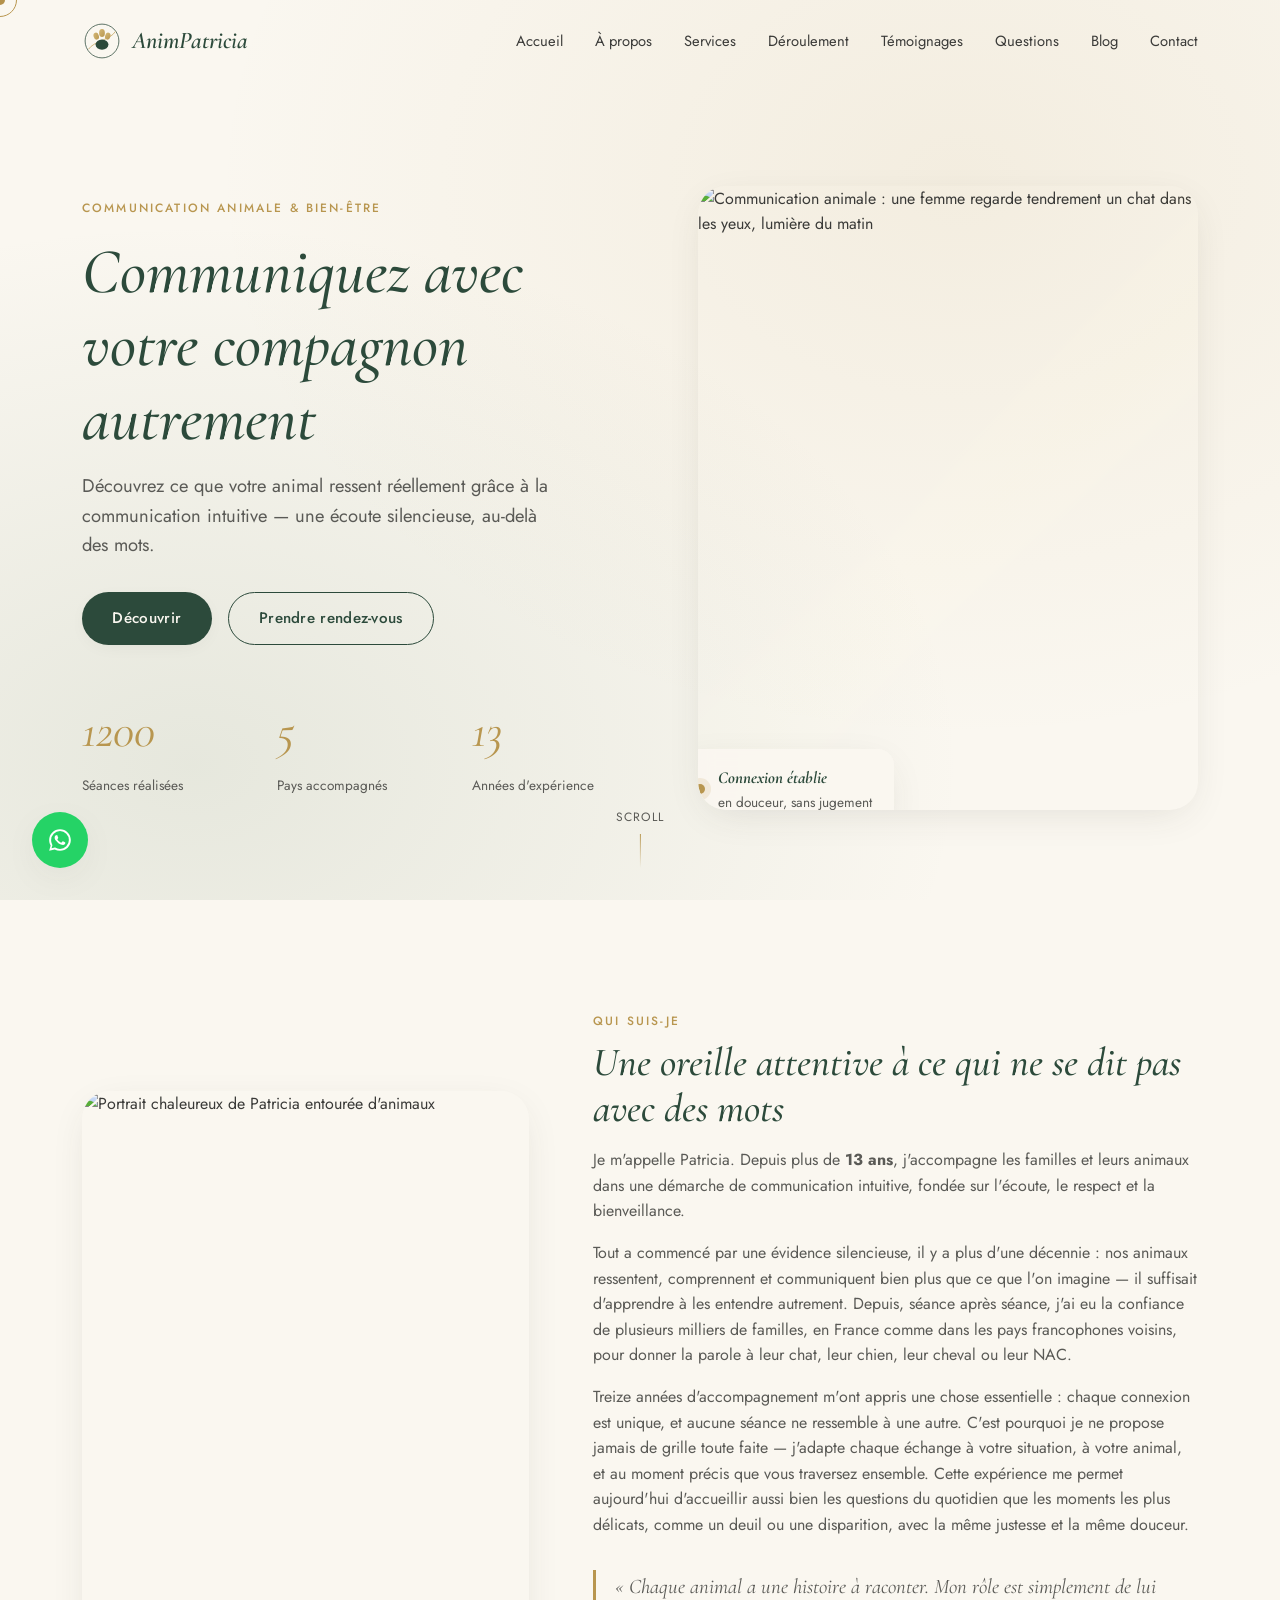
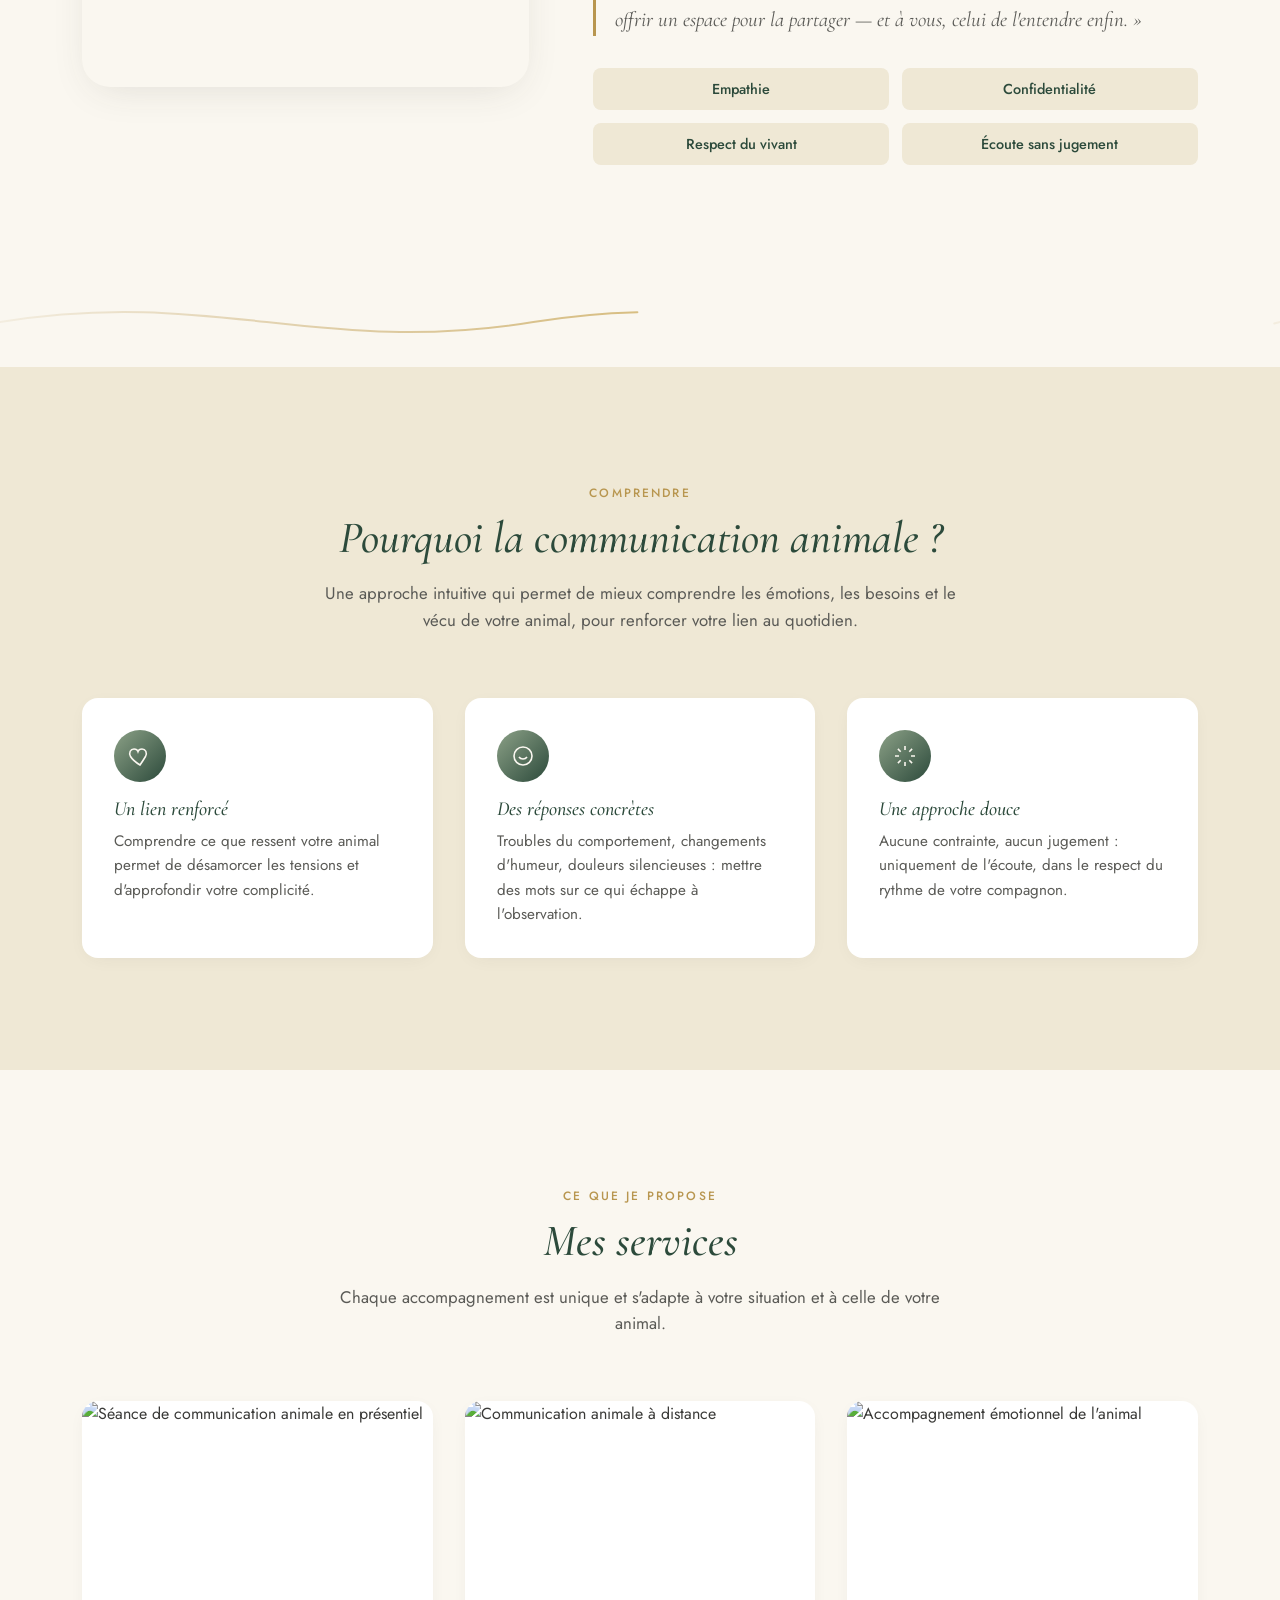
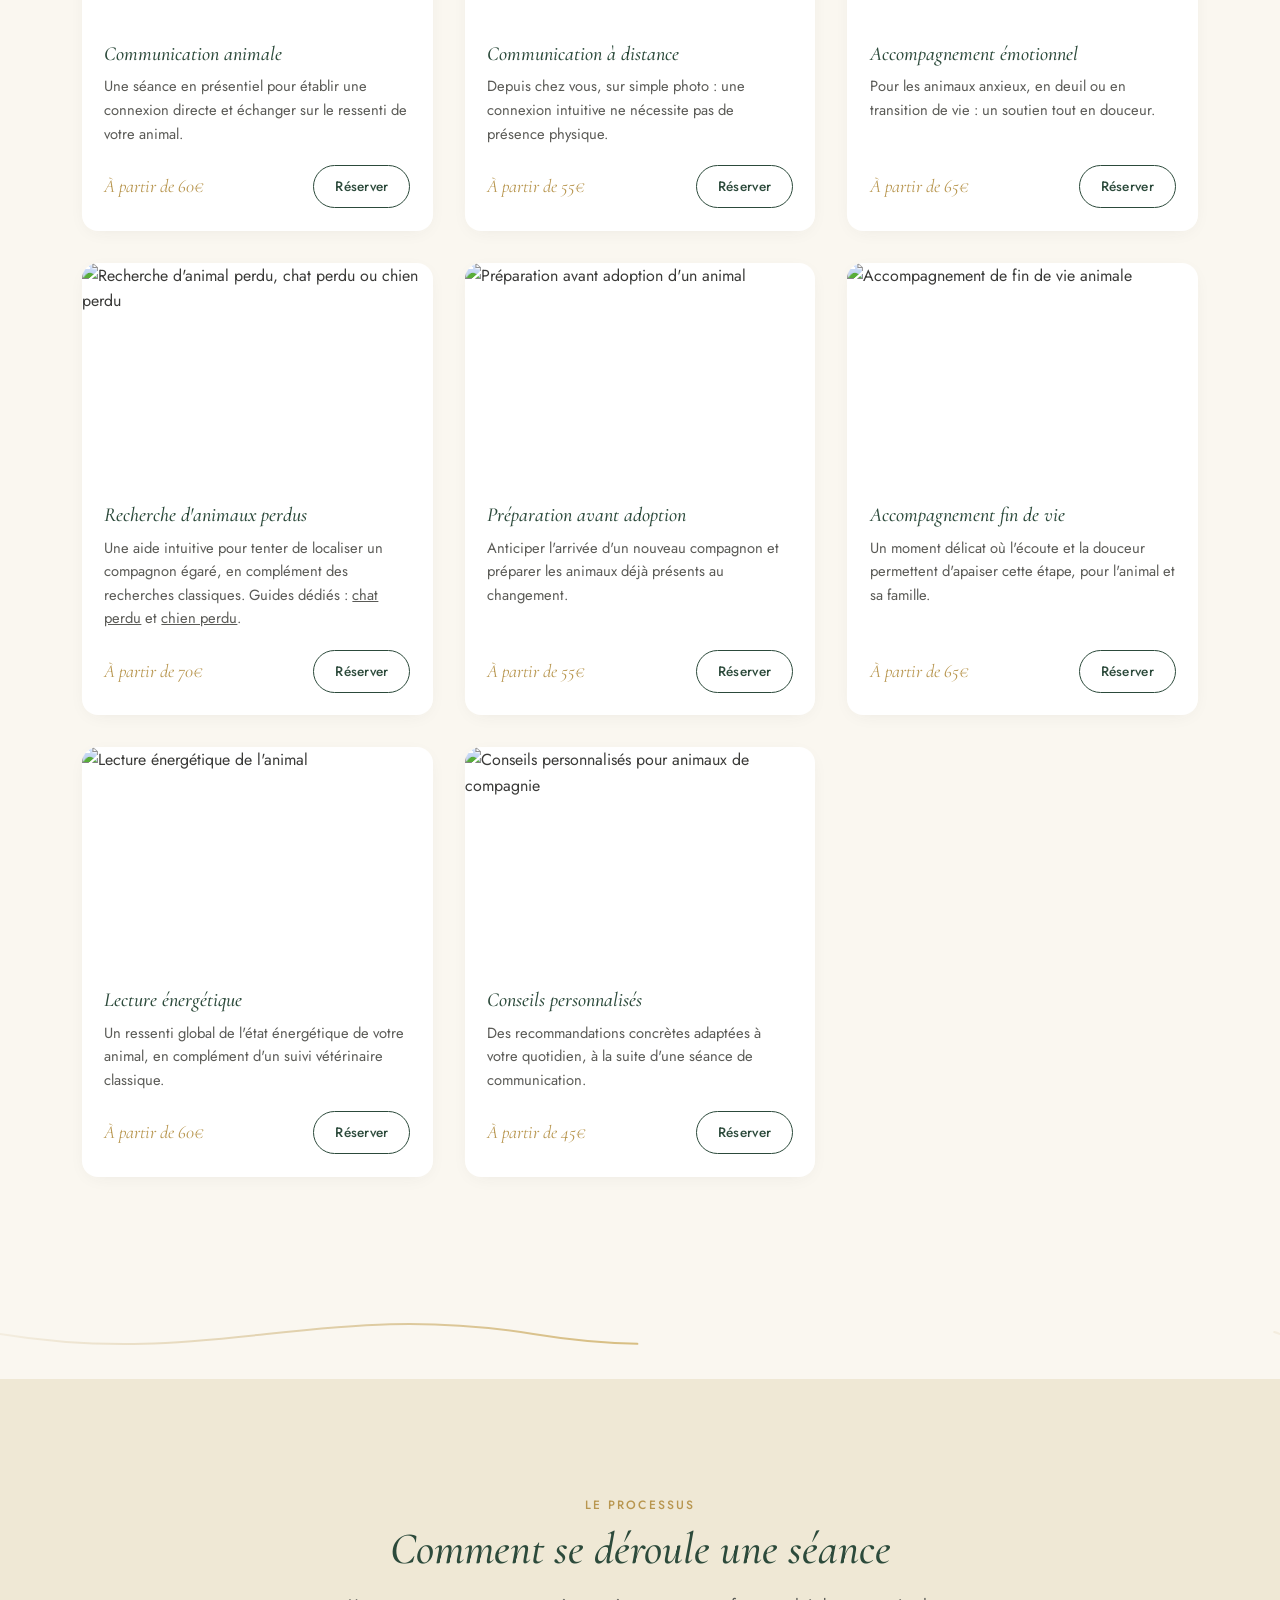
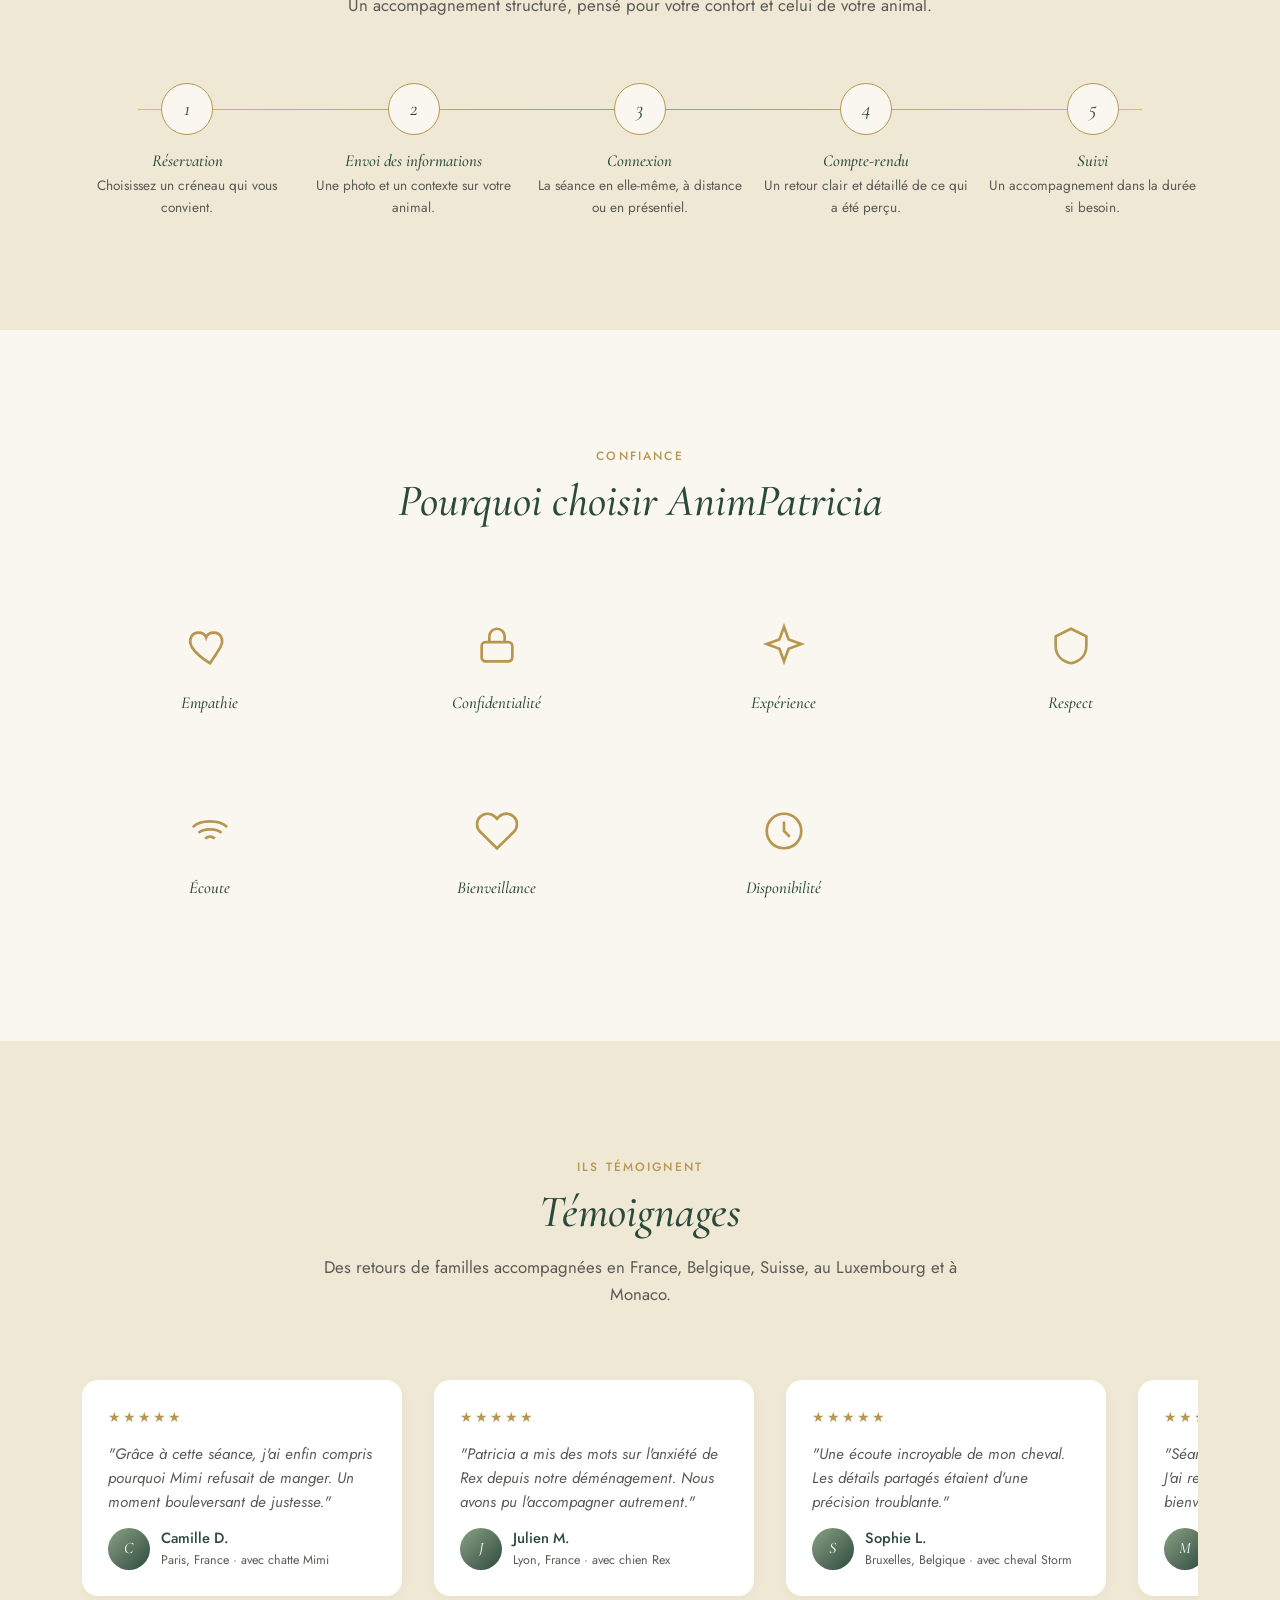
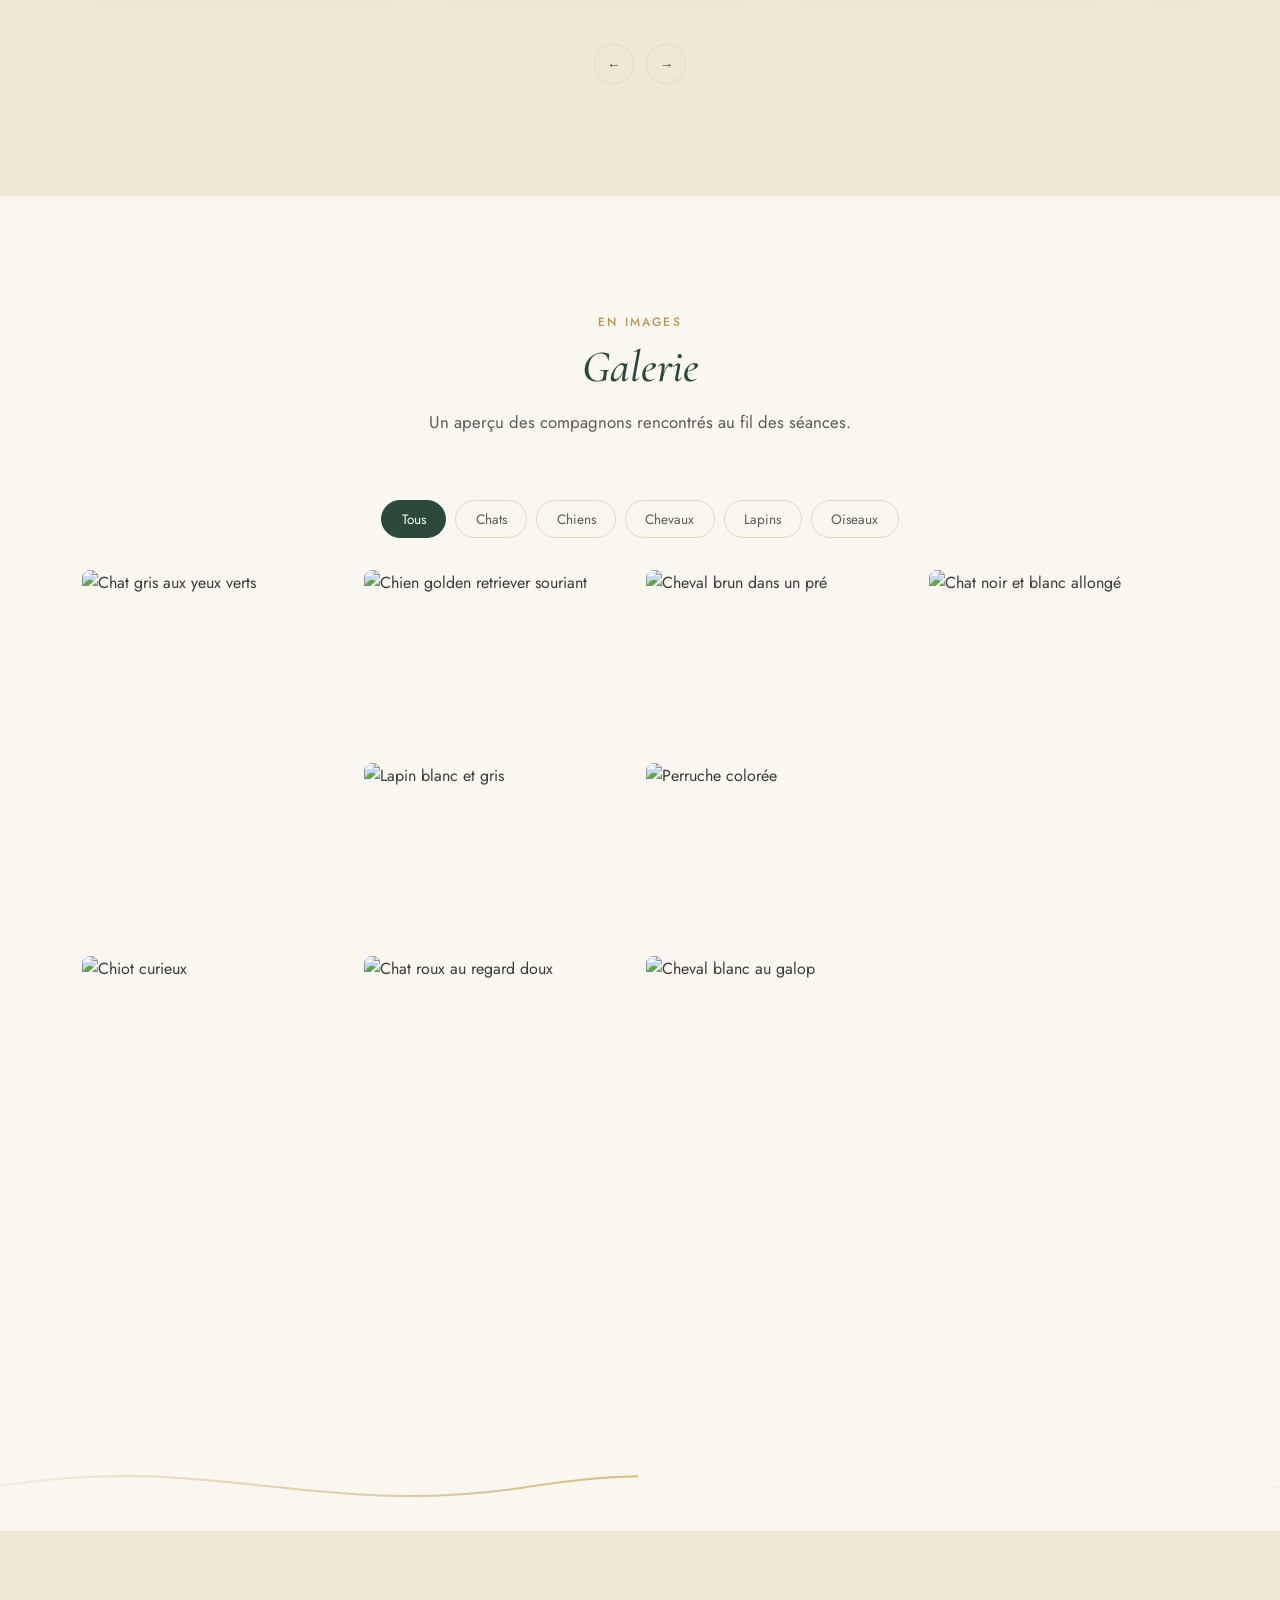
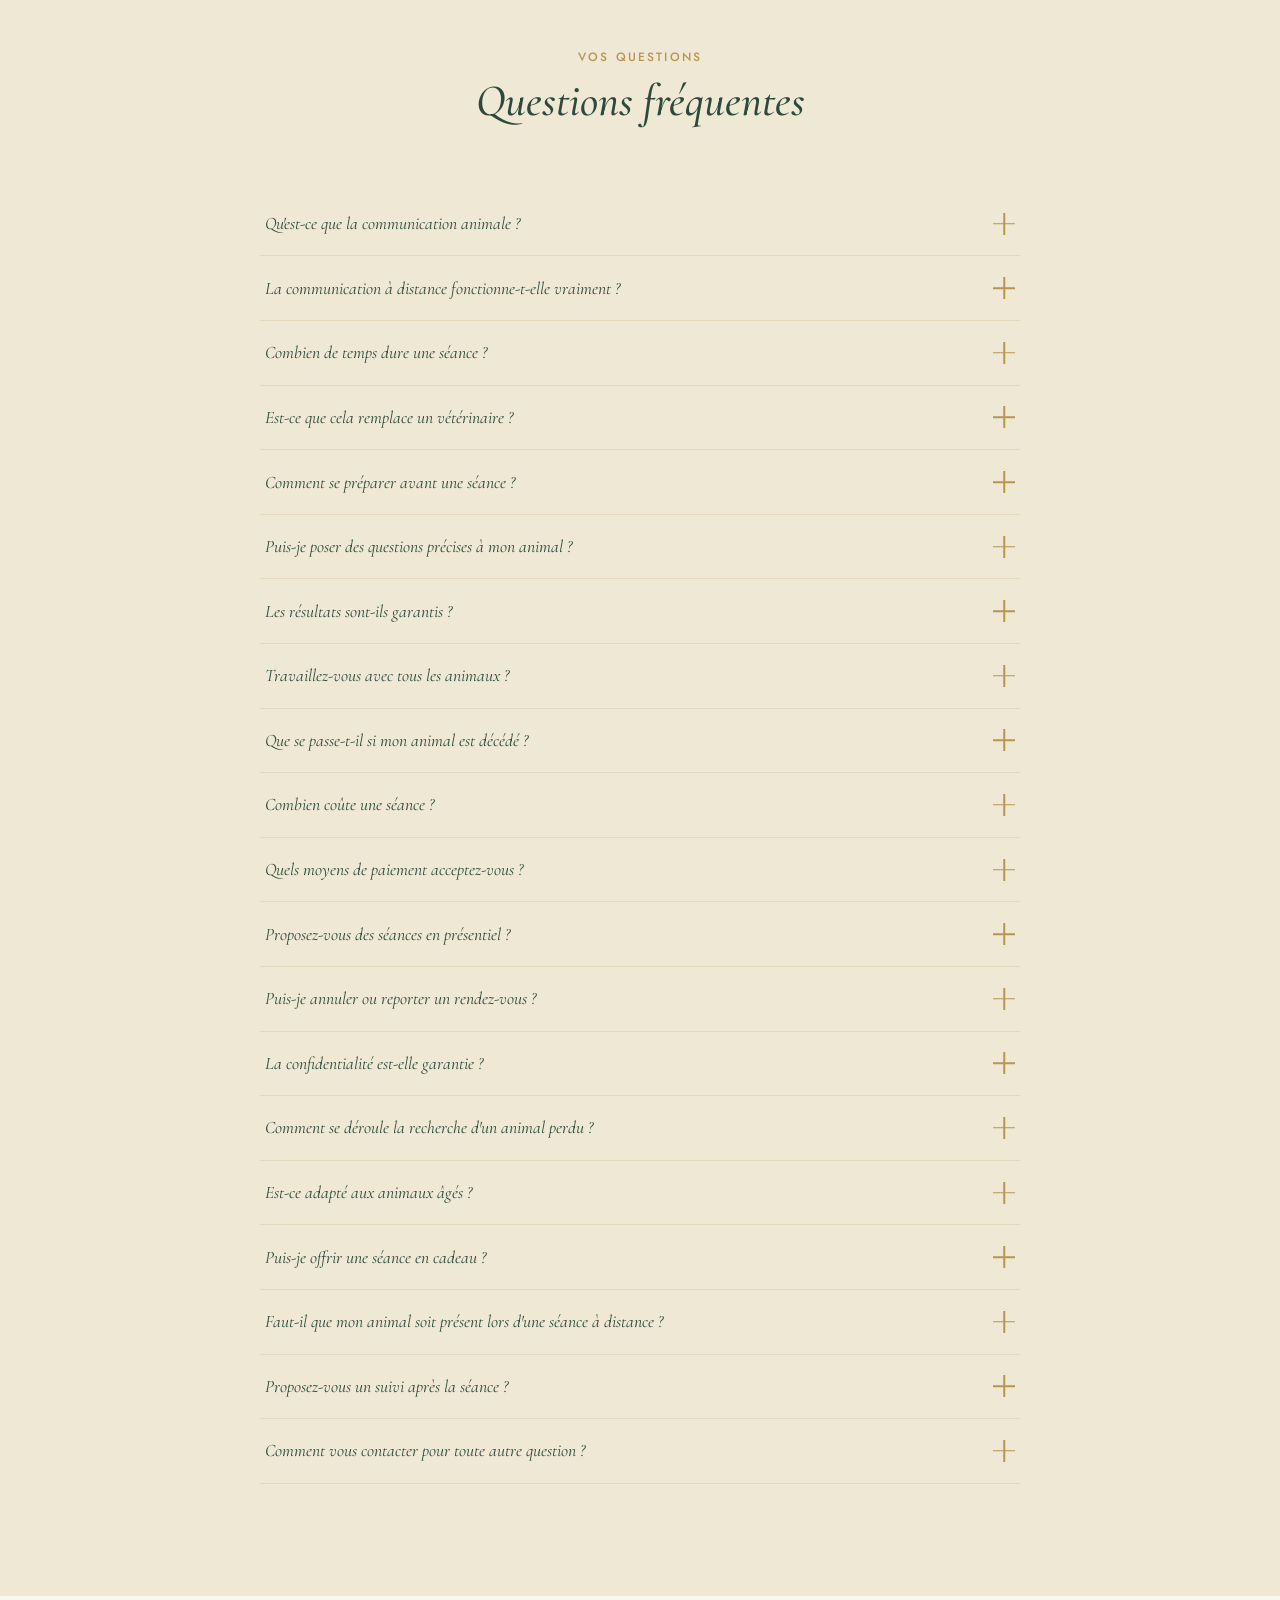
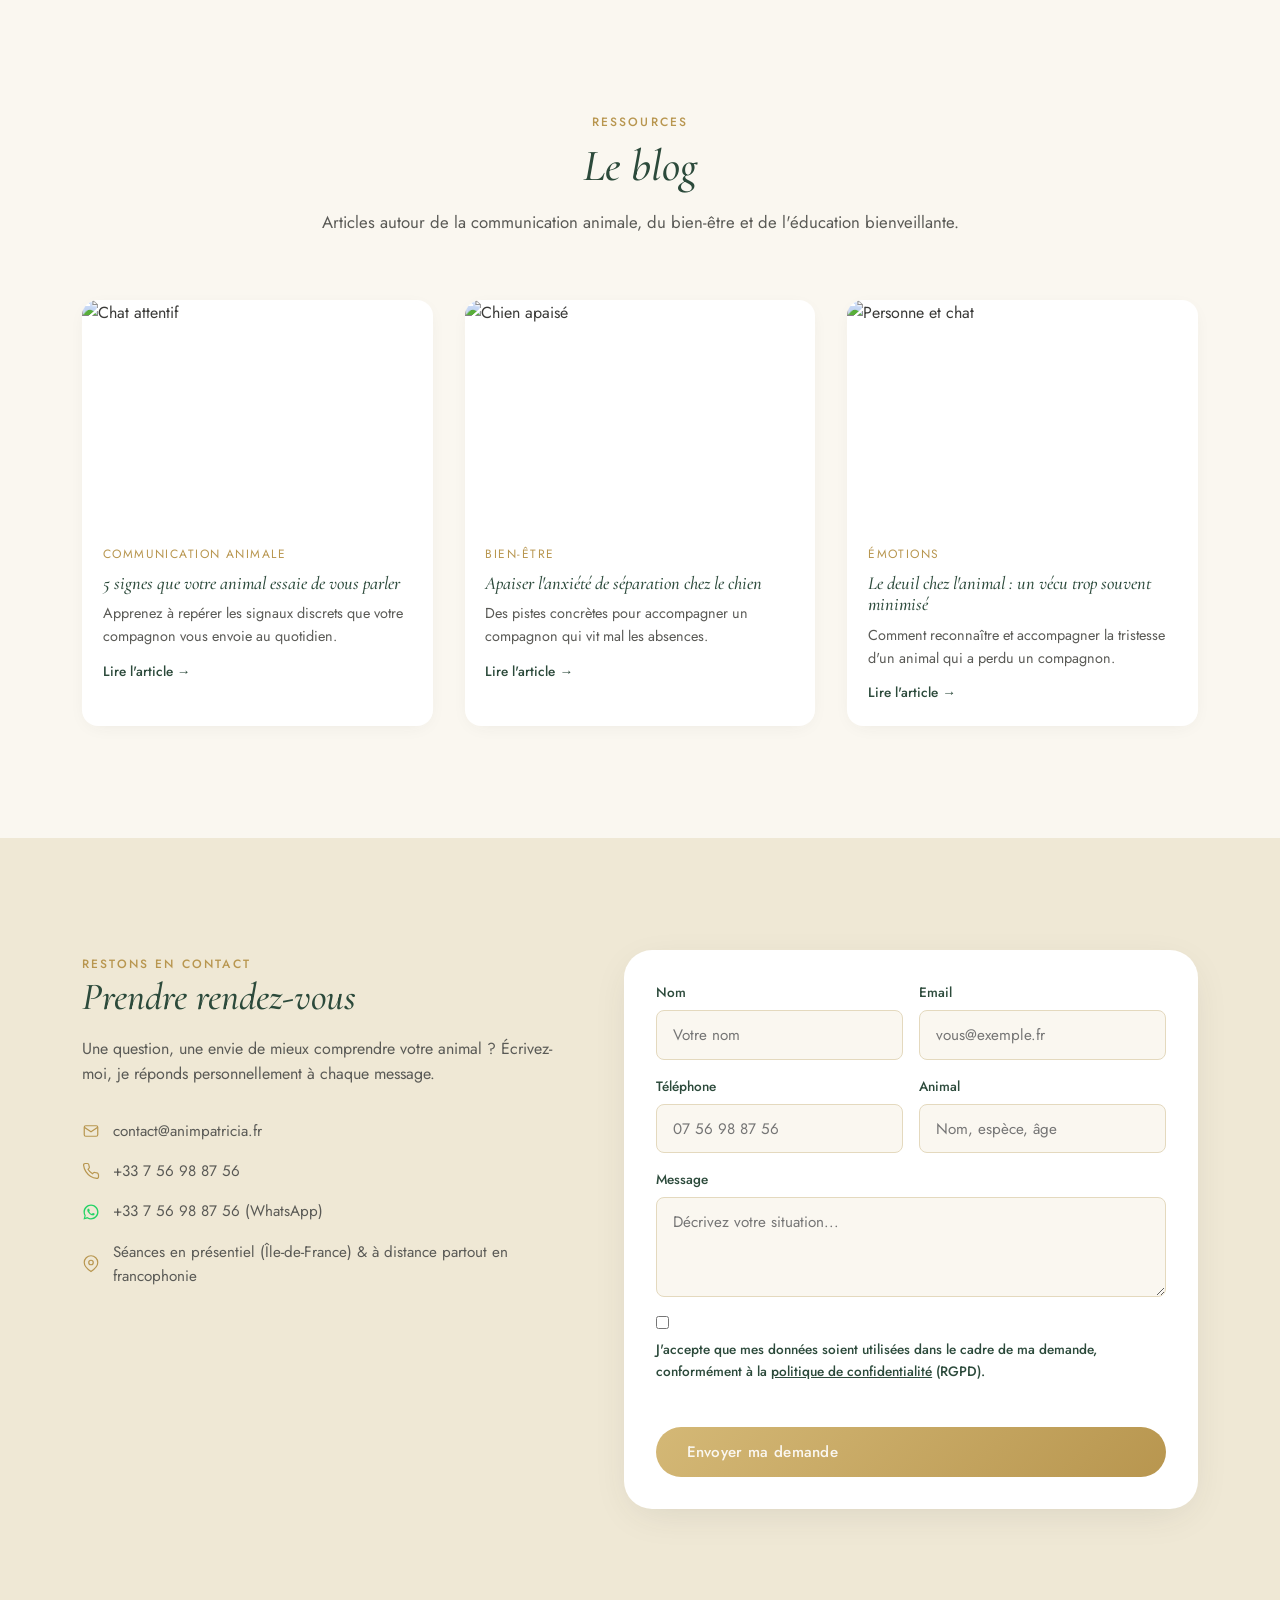
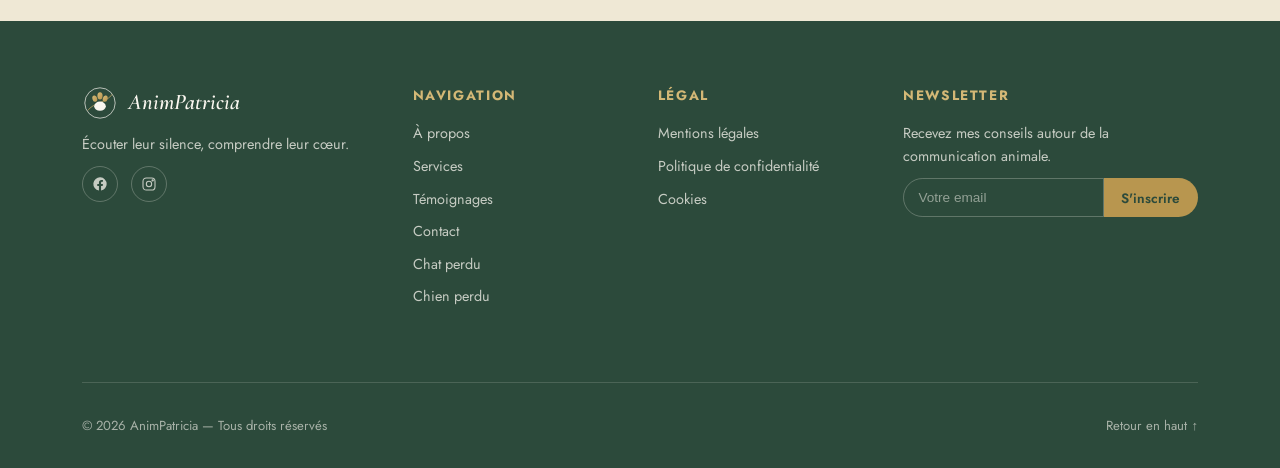
==== commit be9781fc: "Add files via upload" ====
--- a/index.html
+++ b/index.html
@@ -32,7 +32,7 @@
 <meta name="twitter:image" content="https://images.unsplash.com/photo-1548199973-03cce0bbc87b?w=1200&q=80">
 
 <!-- Favicon -->
-<link rel="icon" href="data:image/svg+xml,<svg xmlns=%22http://www.w3.org/2000/svg%22 viewBox=%220 0 100 100%22><text y=%22.9em%22 font-size=%2290%22>🐾</text></svg>">
+<link rel="icon" type="image/svg+xml" href="assets/logo-icon.svg">
 <link rel="manifest" href="manifest.json">
 
 <!-- Preload ressource critique (LCP) -->
@@ -117,12 +117,27 @@
       <stop offset="50%" stop-color="#D4B876" stop-opacity="0.9"/>
       <stop offset="100%" stop-color="#B8964F" stop-opacity="0.1"/>
     </linearGradient>
+    <linearGradient id="logoGold" x1="0%" y1="0%" x2="100%" y2="100%">
+      <stop offset="0%" stop-color="#D4B876"/>
+      <stop offset="100%" stop-color="#B8964F"/>
+    </linearGradient>
+    <symbol id="logo-mark" viewBox="0 0 90 90">
+      <circle cx="45" cy="45" r="38" fill="none" stroke="currentColor" stroke-width="1.7"/>
+      <path d="M15,63 C28,44 62,44 75,24" fill="none" stroke="url(#logoGold)" stroke-width="2" stroke-linecap="round" opacity="0.9"/>
+      <ellipse cx="32" cy="34" rx="6" ry="8" fill="url(#logoGold)" transform="rotate(-16 32 34)"/>
+      <ellipse cx="45" cy="27" rx="6.5" ry="9" fill="url(#logoGold)"/>
+      <ellipse cx="58" cy="34" rx="6" ry="8" fill="url(#logoGold)" transform="rotate(16 58 34)"/>
+      <ellipse cx="45" cy="53" rx="14.5" ry="11.5" fill="currentColor"/>
+    </symbol>
   </defs>
 </svg>
 
 <!-- Loader -->
 <div class="loader" id="loader">
-  <div class="loader-mark">AnimPatricia</div>
+  <div style="text-align:center">
+    <svg class="loader-logo-icon" viewBox="0 0 90 90"><use href="#logo-mark"/></svg>
+    <div class="loader-mark">AnimPatricia</div>
+  </div>
 </div>
 
 <!-- Progress bar de lecture -->
@@ -135,7 +150,10 @@
 <!-- Navbar -->
 <nav class="navbar" id="navbar">
   <div class="container">
-    <a href="#accueil" class="logo">AnimPatricia</a>
+    <a href="#accueil" class="logo-wrap">
+      <svg class="logo-icon" viewBox="0 0 90 90"><use href="#logo-mark"/></svg>
+      <span class="logo-text">AnimPatricia</span>
+    </a>
     <ul class="nav-links">
       <li><a href="#accueil">Accueil</a></li>
       <li><a href="#apropos">À propos</a></li>
@@ -179,7 +197,7 @@
       <div class="stats-row" style="grid-template-columns:repeat(3,1fr); margin-top:3rem; text-align:left">
         <div><div class="stat-num" data-count="1200">0</div><div class="stat-label">Séances réalisées</div></div>
         <div><div class="stat-num" data-count="5">0</div><div class="stat-label">Pays accompagnés</div></div>
-        <div><div class="stat-num" data-count="9">0</div><div class="stat-label">Années d'expérience</div></div>
+        <div><div class="stat-num" data-count="13">0</div><div class="stat-label">Années d'expérience</div></div>
       </div>
     </div>
     <div class="hero-visual">
@@ -203,9 +221,10 @@
     <div class="about-content reveal">
       <span class="eyebrow">Qui suis-je</span>
       <h2>Une oreille attentive à ce qui ne se dit pas avec des mots</h2>
-      <p>Je m'appelle Patricia. Depuis plus de neuf ans, j'accompagne les familles et leurs animaux dans une démarche de communication intuitive, fondée sur l'écoute, le respect et la bienveillance.</p>
-      <p>Mon parcours a commencé par une évidence silencieuse : nos animaux ressentent, comprennent et communiquent — il suffit d'apprendre à les entendre autrement. Depuis, j'ai accompagné plus d'un millier de duos humain-animal, en France et dans les pays francophones voisins.</p>
-      <p class="about-quote">« Chaque animal a une histoire à raconter. Mon rôle est simplement de lui offrir un espace pour la partager. »</p>
+      <p>Je m'appelle Patricia. Depuis plus de <strong>13 ans</strong>, j'accompagne les familles et leurs animaux dans une démarche de communication intuitive, fondée sur l'écoute, le respect et la bienveillance.</p>
+      <p>Tout a commencé par une évidence silencieuse, il y a plus d'une décennie : nos animaux ressentent, comprennent et communiquent bien plus que ce que l'on imagine — il suffisait d'apprendre à les entendre autrement. Depuis, séance après séance, j'ai eu la confiance de plusieurs milliers de familles, en France comme dans les pays francophones voisins, pour donner la parole à leur chat, leur chien, leur cheval ou leur NAC.</p>
+      <p>Treize années d'accompagnement m'ont appris une chose essentielle : chaque connexion est unique, et aucune séance ne ressemble à une autre. C'est pourquoi je ne propose jamais de grille toute faite — j'adapte chaque échange à votre situation, à votre animal, et au moment précis que vous traversez ensemble. Cette expérience me permet aujourd'hui d'accueillir aussi bien les questions du quotidien que les moments les plus délicats, comme un deuil ou une disparition, avec la même justesse et la même douceur.</p>
+      <p class="about-quote">« Chaque animal a une histoire à raconter. Mon rôle est simplement de lui offrir un espace pour la partager — et à vous, celui de l'entendre enfin. »</p>
       <div class="about-values">
         <div>Empathie</div>
         <div>Confidentialité</div>
@@ -521,7 +540,10 @@
   <div class="container">
     <div class="footer-grid">
       <div class="footer-col">
-        <div class="footer-logo">AnimPatricia</div>
+        <div class="logo-wrap footer-logo-wrap">
+          <svg class="logo-icon" viewBox="0 0 90 90"><use href="#logo-mark"/></svg>
+          <span class="logo-text">AnimPatricia</span>
+        </div>
         <p>Écouter leur silence, comprendre leur cœur.</p>
         <div class="footer-social">
           <a href="#" aria-label="Facebook"><svg width="16" height="16" viewBox="0 0 24 24" fill="currentColor"><path d="M22 12a10 10 0 10-11.6 9.9v-7H7.9V12h2.5V9.8c0-2.5 1.5-3.9 3.8-3.9 1.1 0 2.2.2 2.2.2v2.4h-1.2c-1.2 0-1.6.8-1.6 1.6V12h2.8l-.4 2.9h-2.4v7A10 10 0 0022 12z"/></svg></a>
--- a/style.css
+++ b/style.css
@@ -42,6 +42,20 @@
 
 * { box-sizing: border-box; margin: 0; padding: 0; }
 
+.skip-link {
+  position: absolute;
+  top: -100px;
+  left: 1rem;
+  background: var(--forest);
+  color: var(--cream);
+  padding: 0.8rem 1.4rem;
+  border-radius: var(--radius-sm);
+  z-index: 5000;
+  font-size: 0.9rem;
+  transition: top 0.25s ease;
+}
+.skip-link:focus { top: 1rem; }
+
 html { scroll-behavior: smooth; }
 
 @media (prefers-reduced-motion: reduce) {
@@ -199,6 +213,30 @@
   color: var(--forest);
   font-weight: 600;
 }
+.logo-wrap {
+  display: flex;
+  align-items: center;
+  gap: 0.6rem;
+  color: var(--forest);
+}
+.logo-icon {
+  width: 40px;
+  height: 40px;
+  flex-shrink: 0;
+  color: var(--forest);
+}
+.logo-text {
+  font-family: var(--font-display);
+  font-size: 1.5rem;
+  font-style: italic;
+  font-weight: 600;
+  color: var(--forest);
+  line-height: 1;
+}
+.footer-logo-wrap { color: var(--cream); margin-bottom: 0.8rem; }
+.footer-logo-wrap .logo-icon { color: var(--cream); width: 36px; height: 36px; }
+.footer-logo-wrap .logo-text { color: var(--cream); font-size: 1.4rem; }
+.loader-logo-icon { width: 56px; height: 56px; color: var(--forest); margin: 0 auto 0.8rem; display: block; }
 .nav-links {
   display: flex;
   gap: var(--space-md);
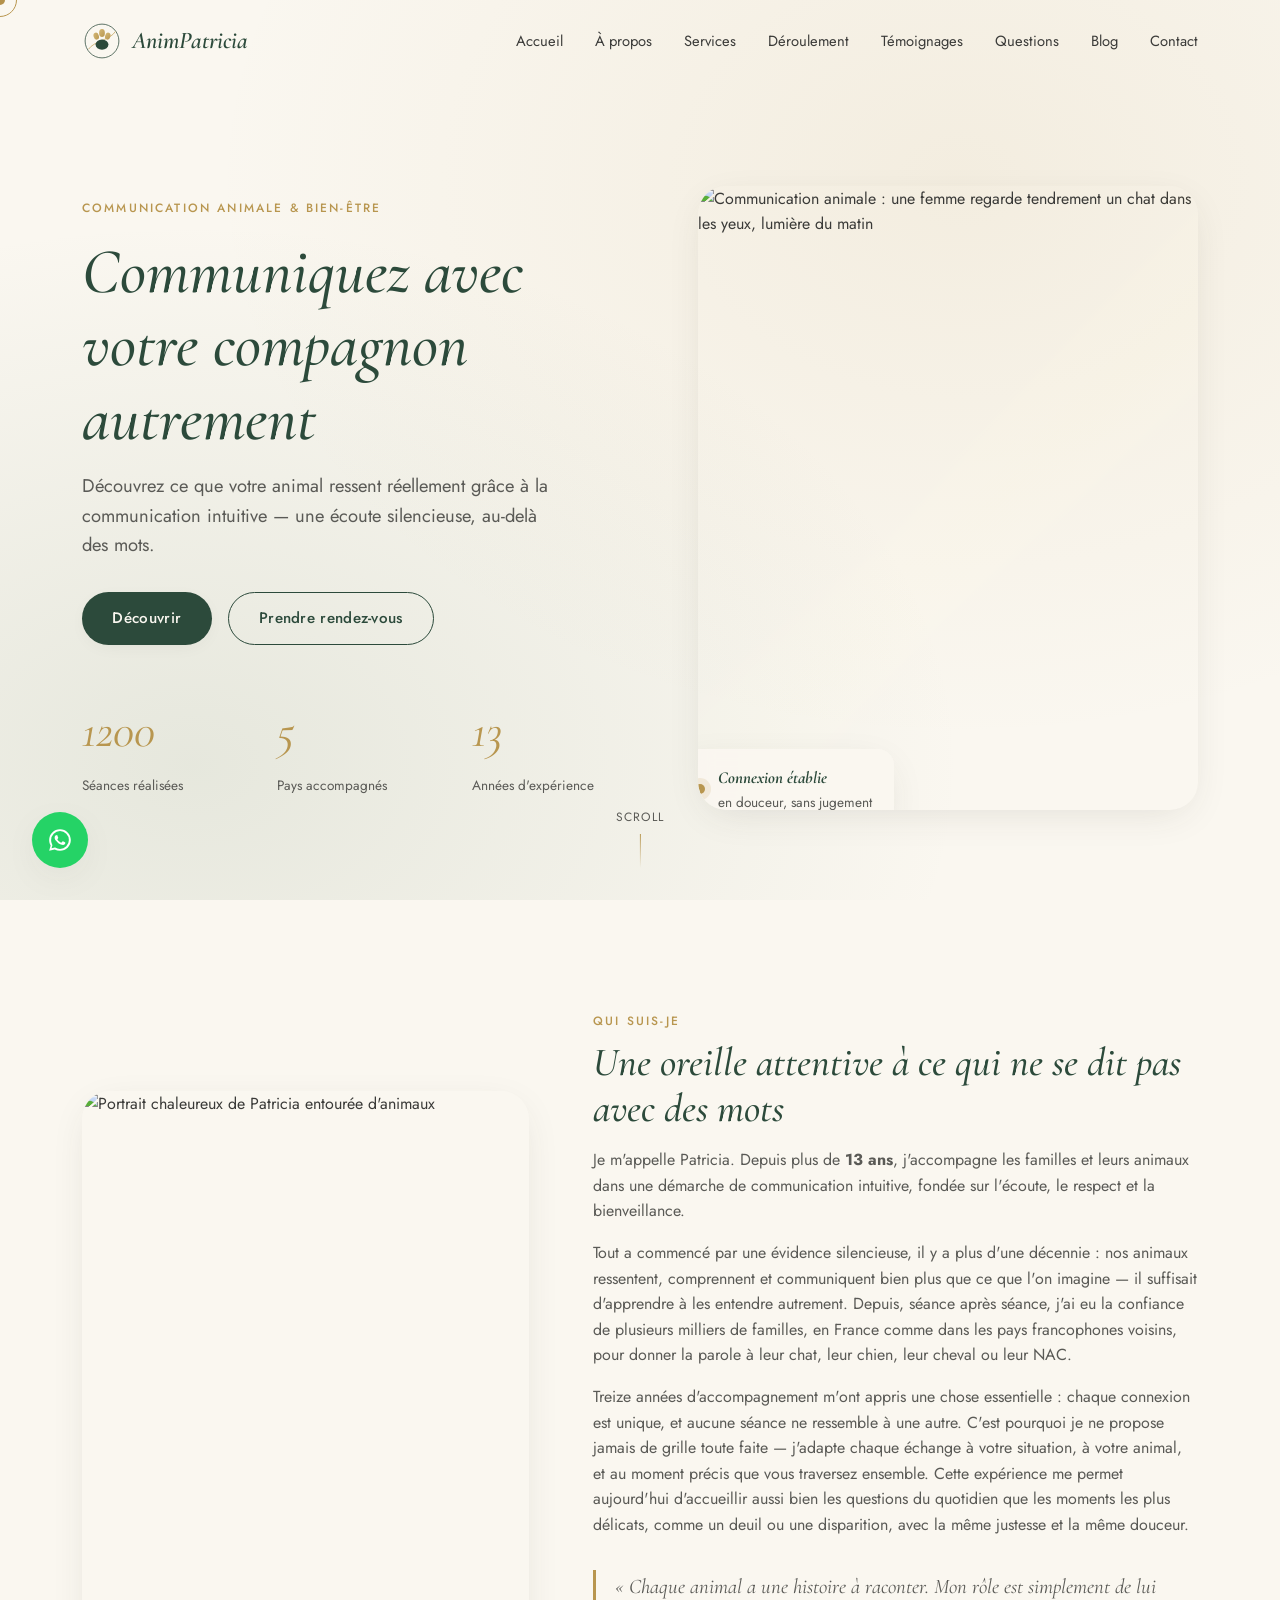
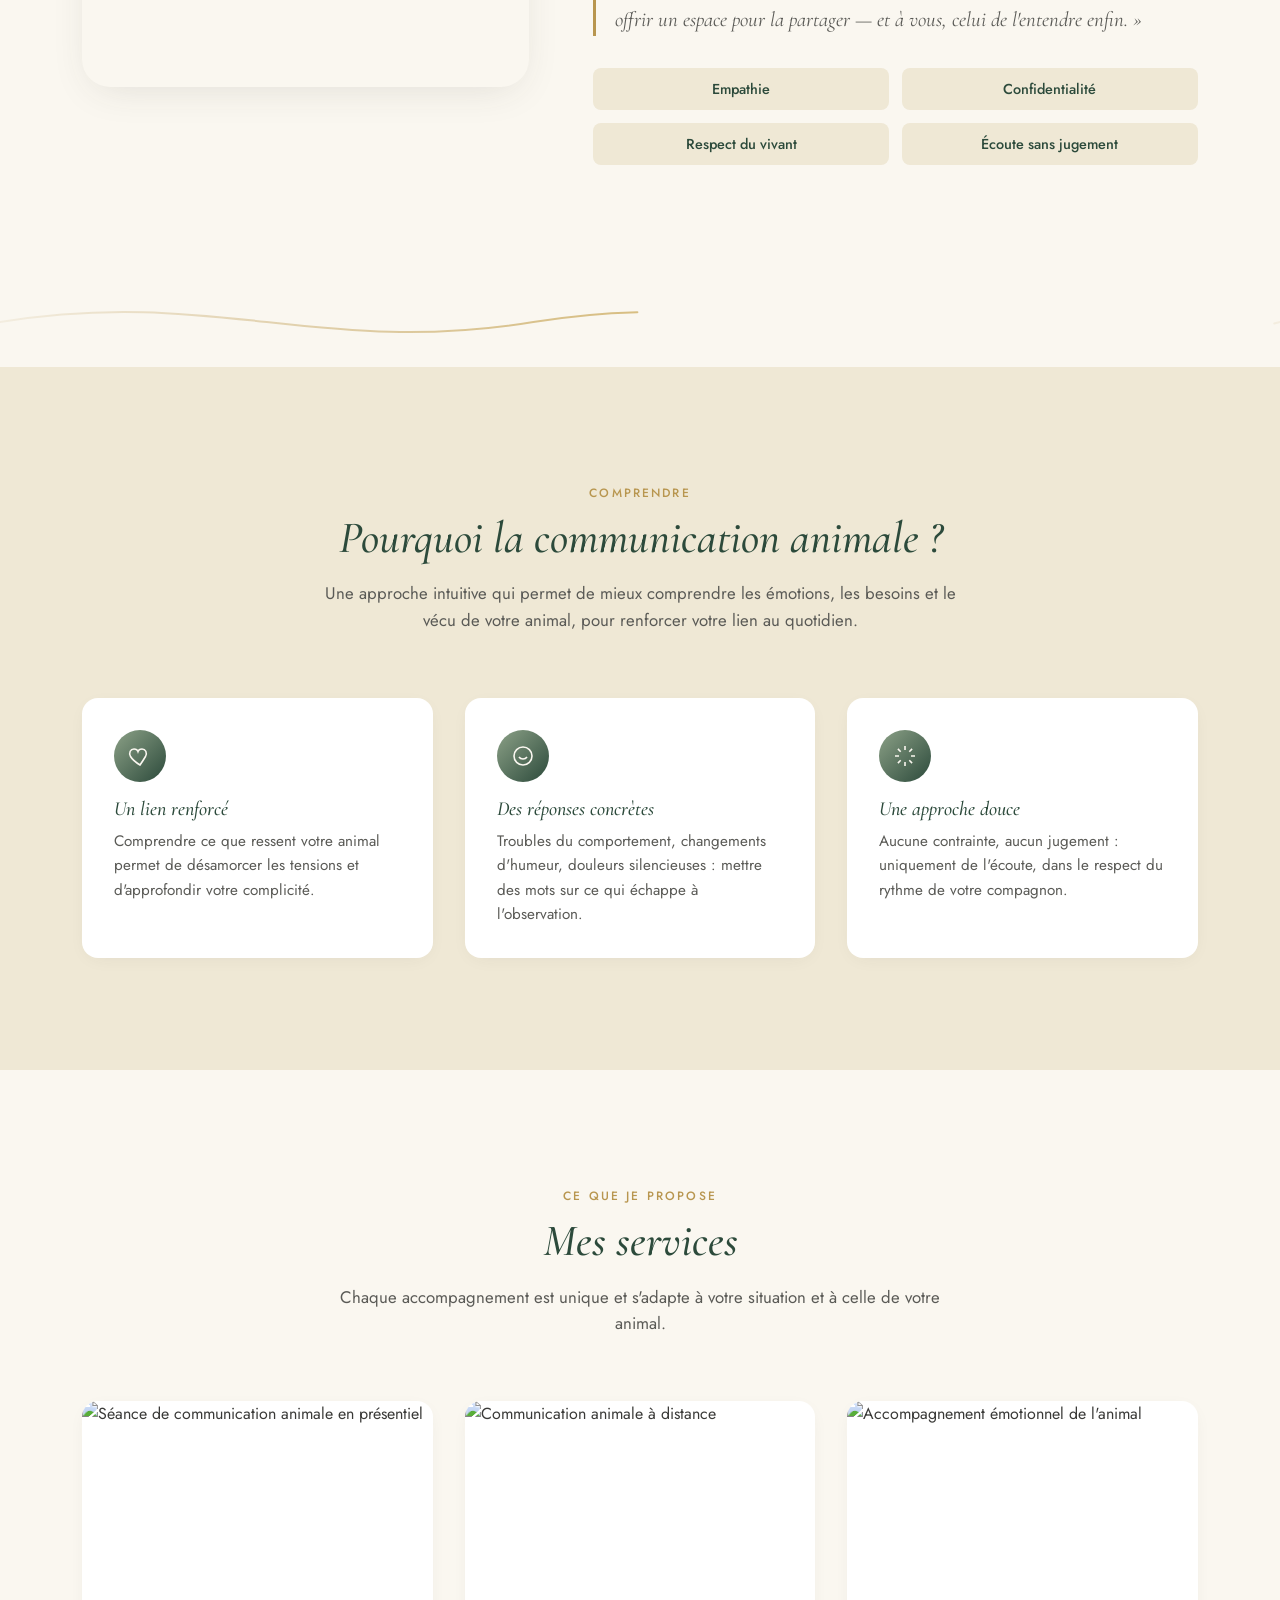
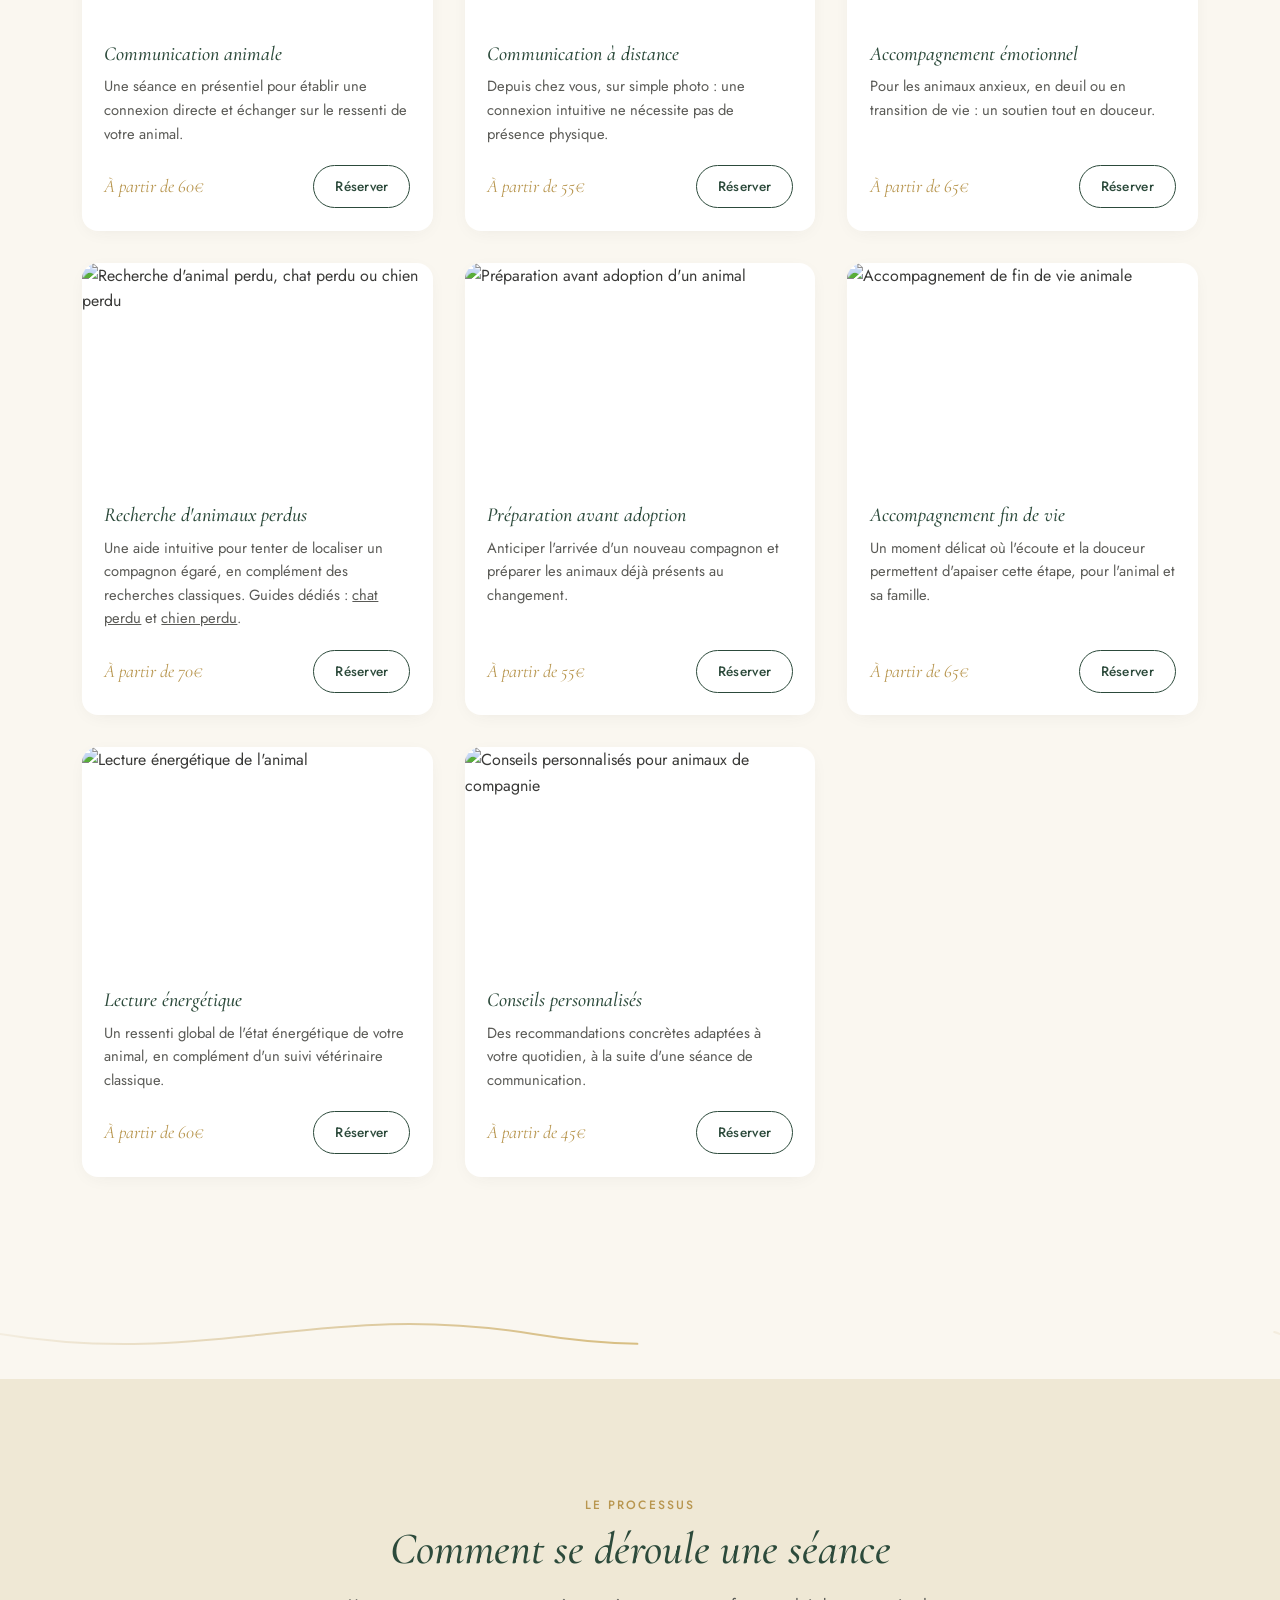
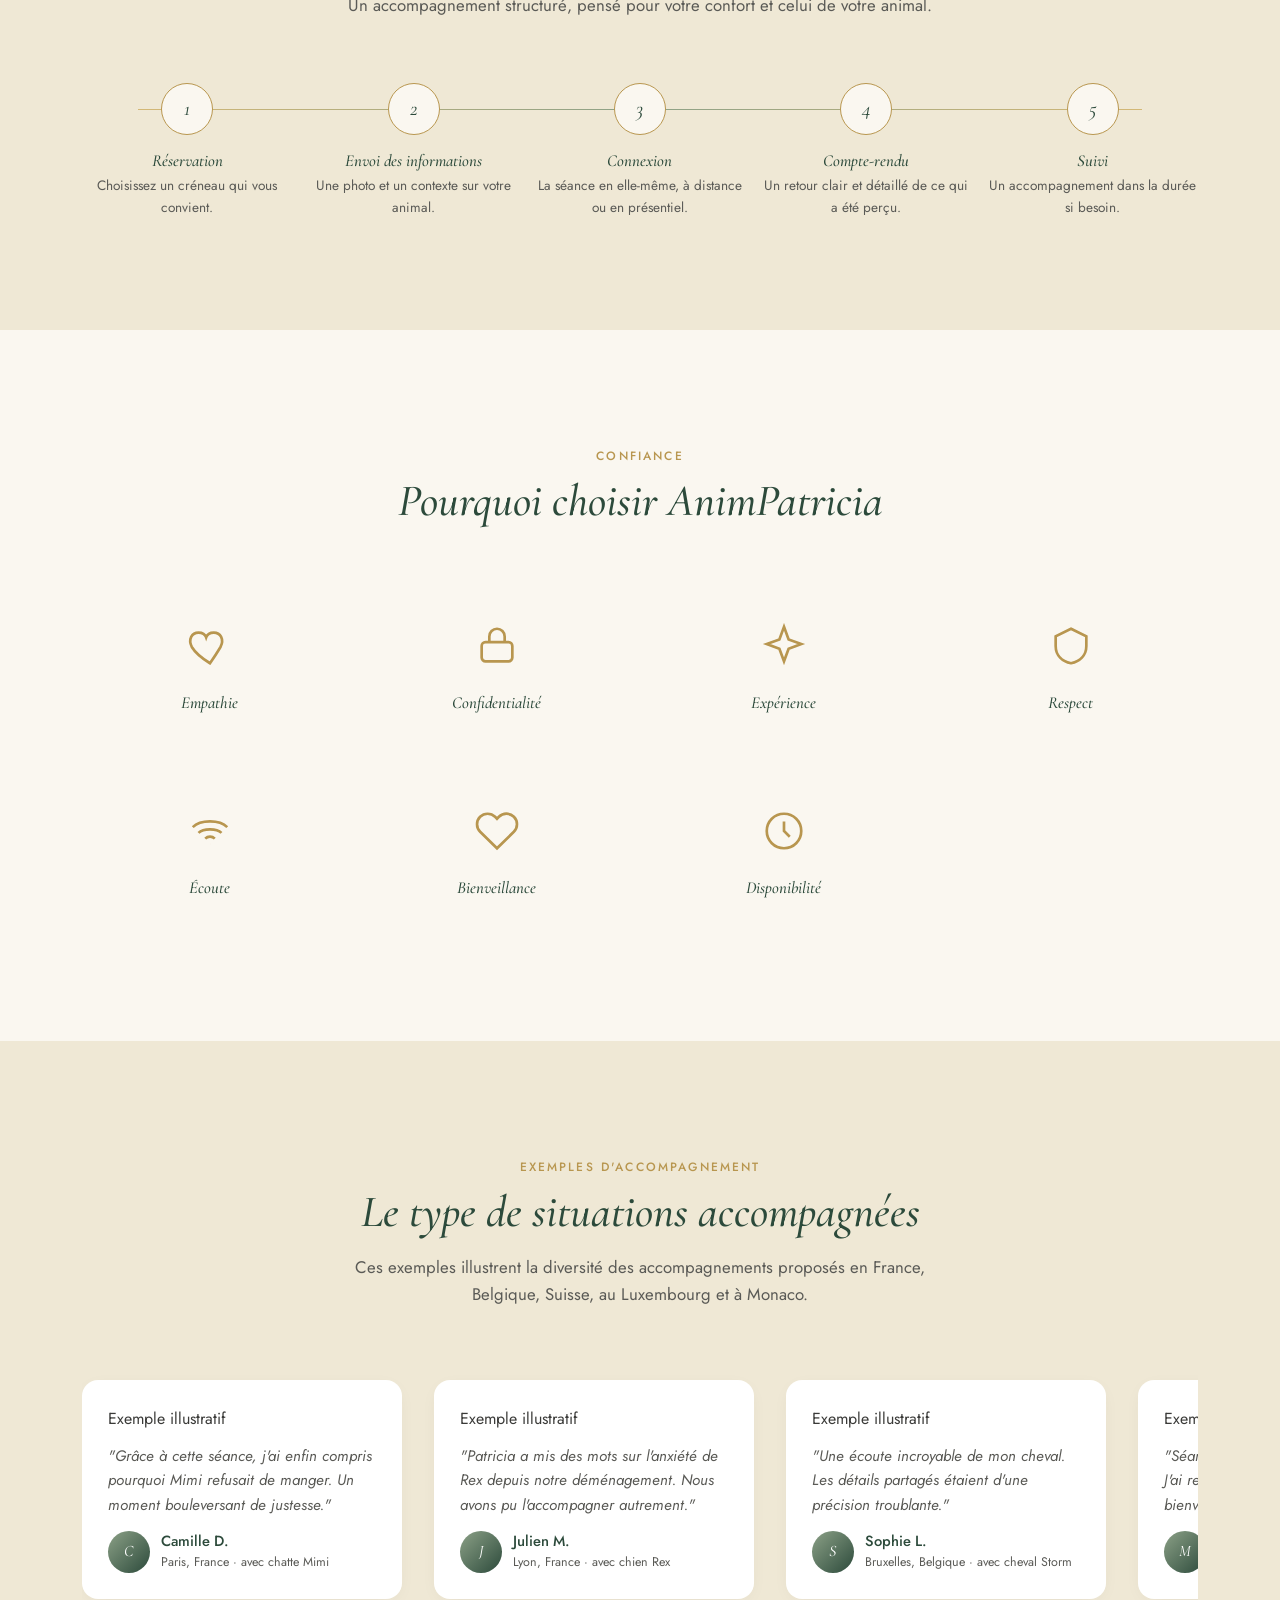
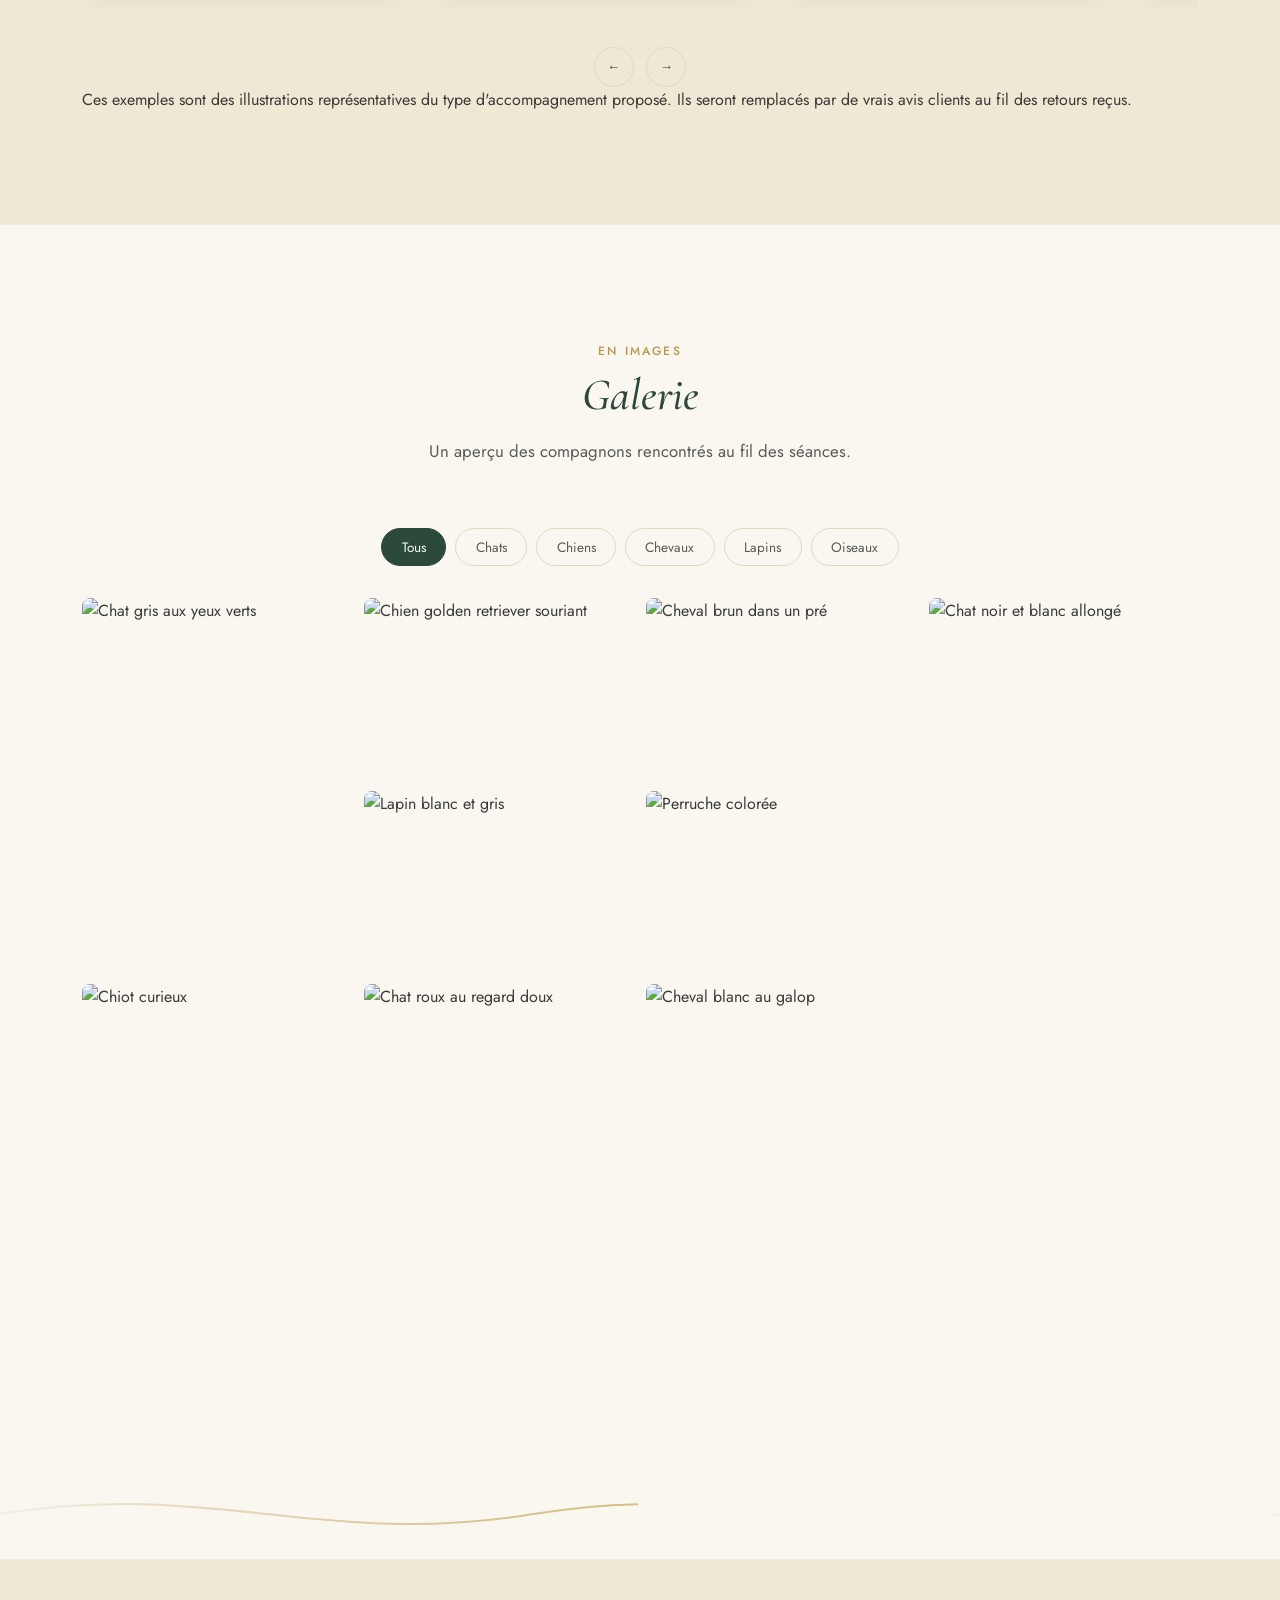
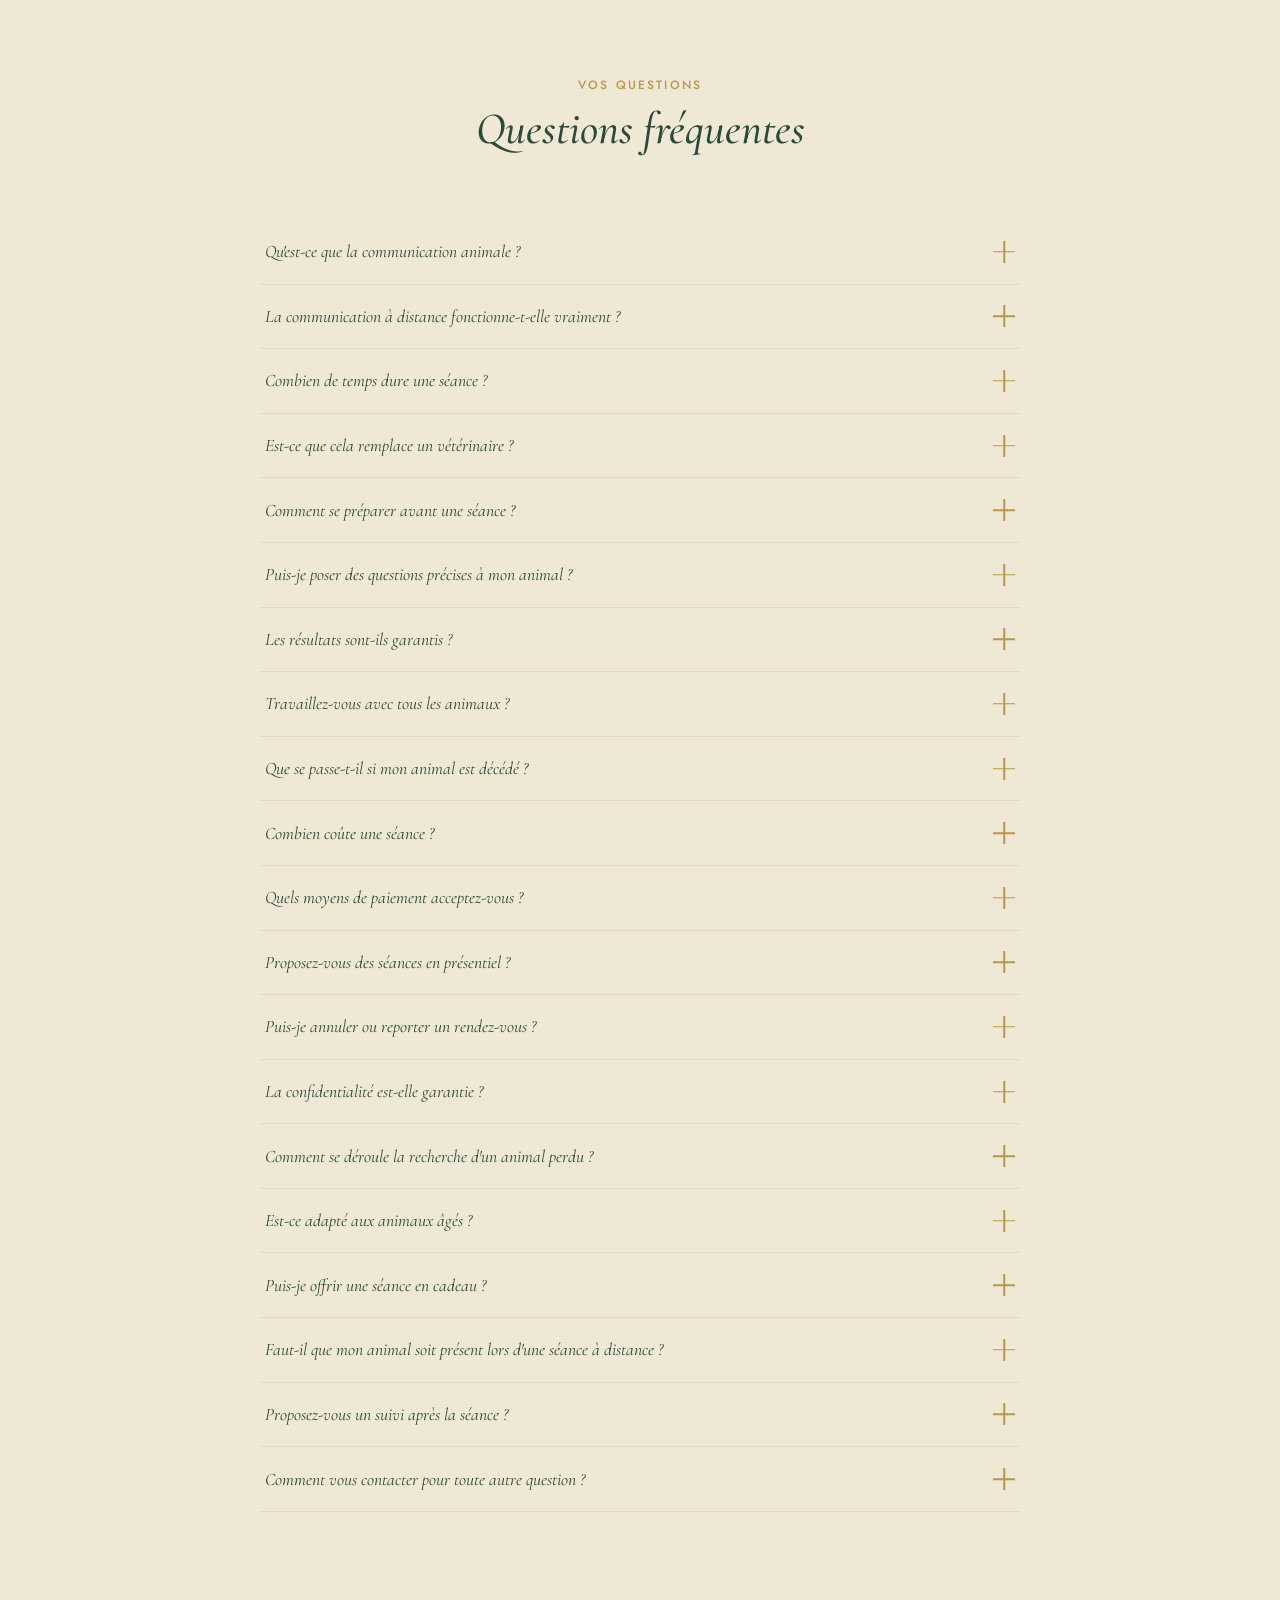
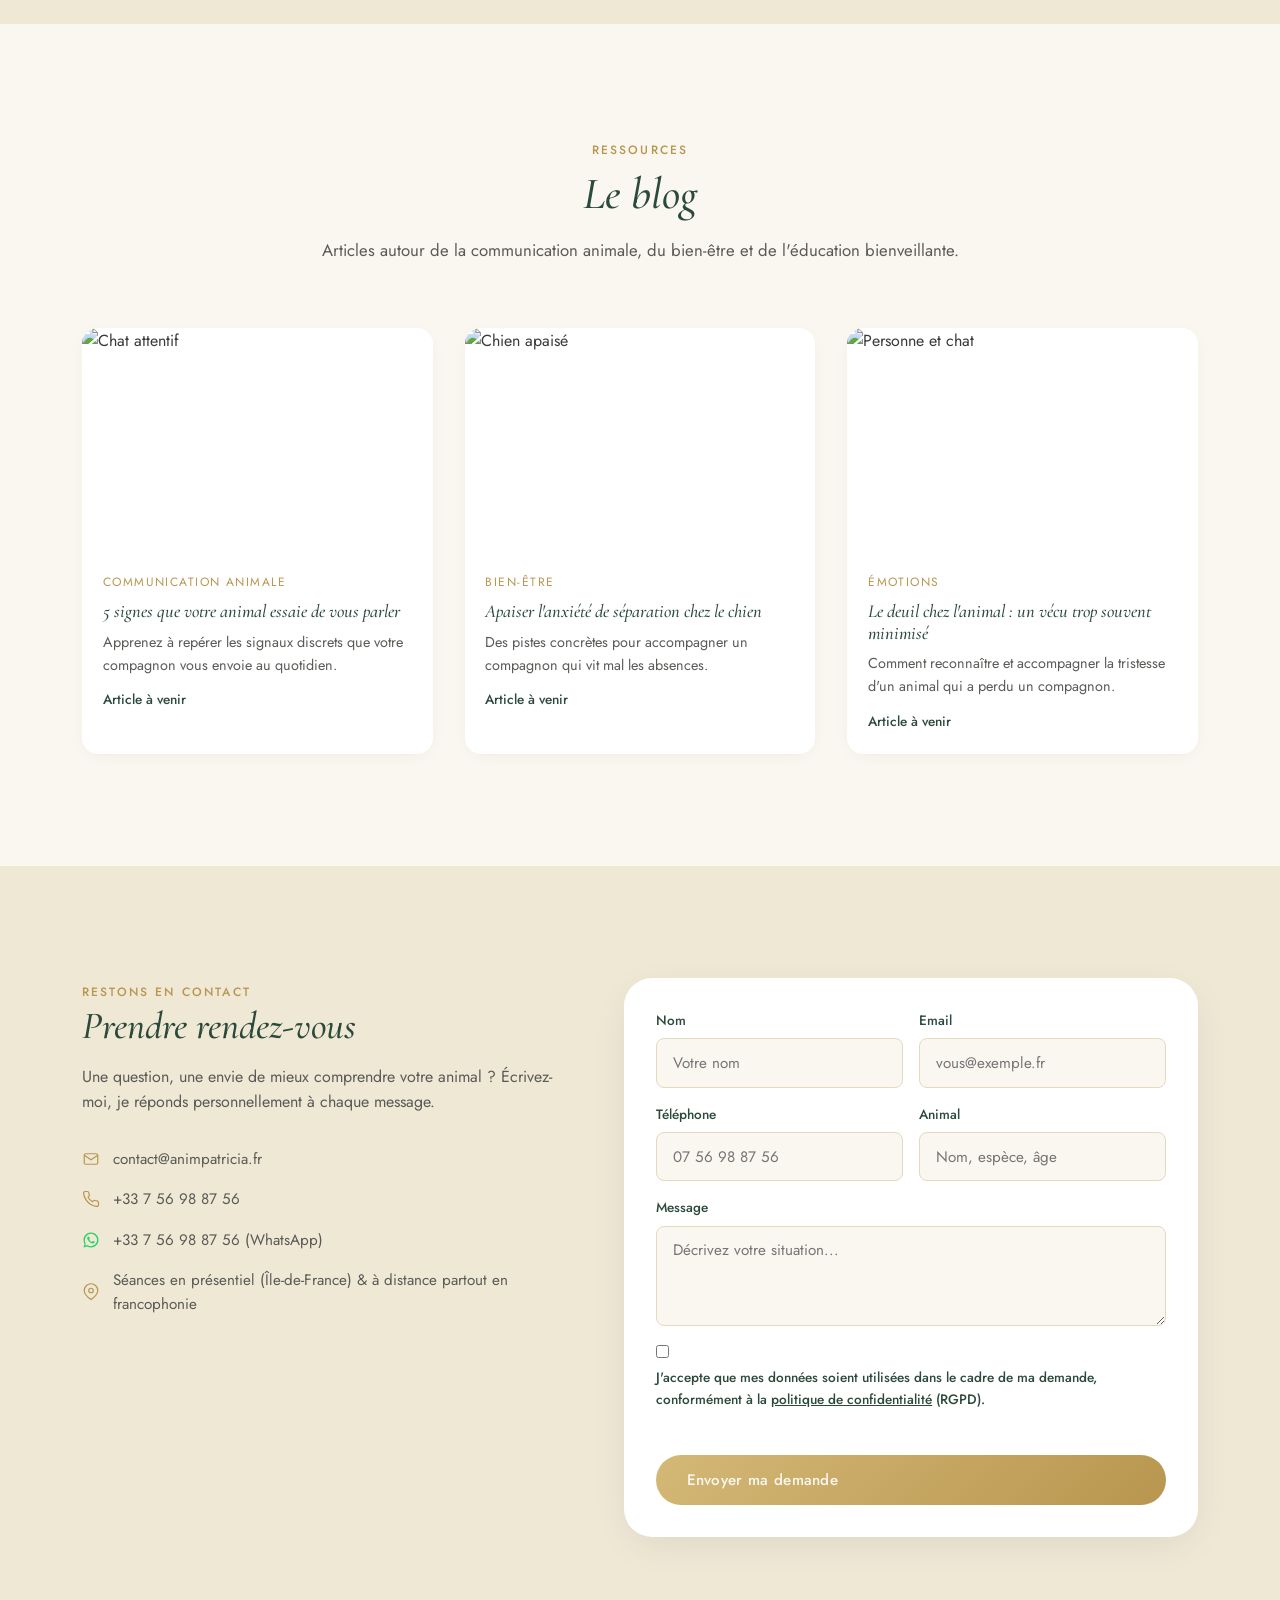
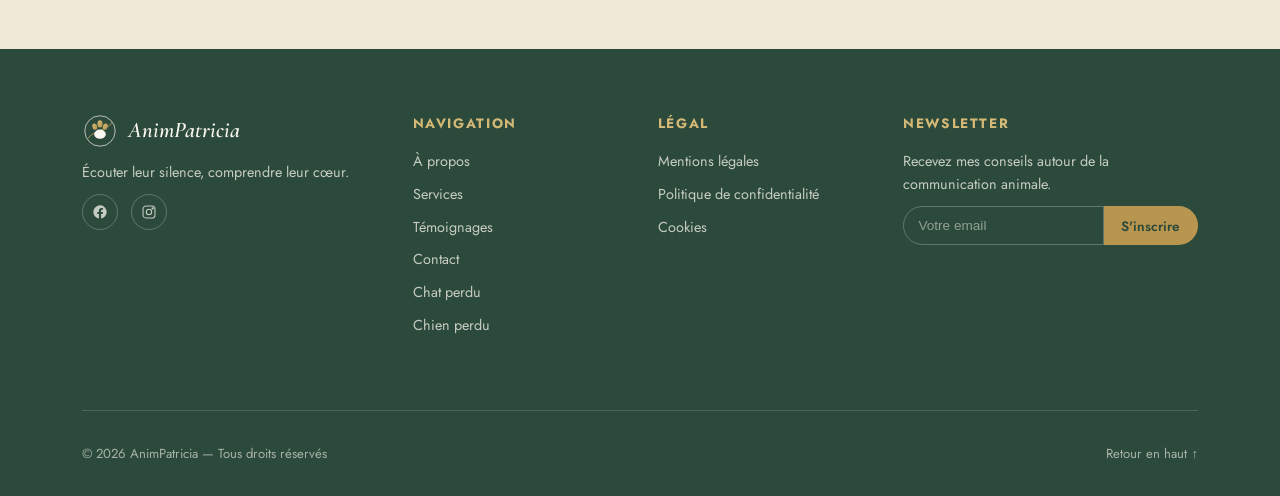
==== commit 96107bed: "Add files via upload" ====
--- a/index.html
+++ b/index.html
@@ -201,6 +201,7 @@
       </div>
     </div>
     <div class="hero-visual">
+      <!-- TODO PRIORITAIRE : remplacez cette photo Unsplash par une vraie photo de vous en séance -->
       <img src="https://images.unsplash.com/photo-1548199973-03cce0bbc87b?w=900&q=80" alt="Communication animale : une femme regarde tendrement un chat dans les yeux, lumière du matin" loading="eager" fetchpriority="high" width="900" height="1125">
       <div class="hero-glow"></div>
       <div class="hero-float-card">
@@ -216,6 +217,7 @@
 <section class="section" id="apropos">
   <div class="container about">
     <div class="about-visual reveal">
+      <!-- TODO PRIORITAIRE : remplacez cette photo Unsplash par un vrai portrait de vous -->
       <img src="https://images.unsplash.com/photo-1544568100-847a948585b9?w=700&q=80" alt="Portrait chaleureux de Patricia entourée d'animaux" loading="lazy">
     </div>
     <div class="about-content reveal">
@@ -389,17 +391,18 @@
 <section class="section section-alt" id="temoignages">
   <div class="container testimonials-wrap">
     <div class="section-head reveal">
-      <span class="eyebrow">Ils témoignent</span>
-      <h2>Témoignages</h2>
-      <p>Des retours de familles accompagnées en France, Belgique, Suisse, au Luxembourg et à Monaco.</p>
+      <span class="eyebrow">Exemples d'accompagnement</span>
+      <h2>Le type de situations accompagnées</h2>
+      <p>Ces exemples illustrent la diversité des accompagnements proposés en France, Belgique, Suisse, au Luxembourg et à Monaco.</p>
     </div>
     <div class="testimonial-track reveal" id="testimonialTrack">
       <!-- Cartes injectées en JS pour la lisibilité du HTML -->
     </div>
     <div class="testimonial-nav">
-      <button id="tPrev" aria-label="Témoignage précédent">←</button>
-      <button id="tNext" aria-label="Témoignage suivant">→</button>
-    </div>
+      <button id="tPrev" aria-label="Exemple précédent">←</button>
+      <button id="tNext" aria-label="Exemple suivant">→</button>
+    </div>
+    <p class="testimonial-disclaimer reveal">Ces exemples sont des illustrations représentatives du type d'accompagnement proposé. Ils seront remplacés par de vrais avis clients au fil des retours reçus.</p>
   </div>
 </section>
 
@@ -465,7 +468,7 @@
           <span class="blog-tag">Communication animale</span>
           <h3>5 signes que votre animal essaie de vous parler</h3>
           <p>Apprenez à repérer les signaux discrets que votre compagnon vous envoie au quotidien.</p>
-          <a href="#" class="blog-read">Lire l'article →</a>
+          <span class="blog-read blog-soon">Article à venir</span>
         </div>
       </article>
       <article class="blog-card stagger-item" style="--i:1">
@@ -474,7 +477,7 @@
           <span class="blog-tag">Bien-être</span>
           <h3>Apaiser l'anxiété de séparation chez le chien</h3>
           <p>Des pistes concrètes pour accompagner un compagnon qui vit mal les absences.</p>
-          <a href="#" class="blog-read">Lire l'article →</a>
+          <span class="blog-read blog-soon">Article à venir</span>
         </div>
       </article>
       <article class="blog-card stagger-item" style="--i:2">
@@ -483,7 +486,7 @@
           <span class="blog-tag">Émotions</span>
           <h3>Le deuil chez l'animal : un vécu trop souvent minimisé</h3>
           <p>Comment reconnaître et accompagner la tristesse d'un animal qui a perdu un compagnon.</p>
-          <a href="#" class="blog-read">Lire l'article →</a>
+          <span class="blog-read blog-soon">Article à venir</span>
         </div>
       </article>
     </div>
@@ -497,12 +500,16 @@
       <span class="eyebrow">Restons en contact</span>
       <h2>Prendre rendez-vous</h2>
       <p>Une question, une envie de mieux comprendre votre animal ? Écrivez-moi, je réponds personnellement à chaque message.</p>
+      <!-- TODO : remplacez par votre vraie adresse email professionnelle -->
       <div class="contact-detail"><svg width="18" height="18" viewBox="0 0 24 24" fill="none" stroke="currentColor" stroke-width="1.6"><rect x="3" y="5" width="18" height="14" rx="2"/><path d="M3 7l9 6 9-6"/></svg> contact@animpatricia.fr</div>
       <div class="contact-detail"><svg width="18" height="18" viewBox="0 0 24 24" fill="none" stroke="currentColor" stroke-width="1.6"><path d="M22 16.9v3a2 2 0 01-2.2 2 19.8 19.8 0 01-8.6-3 19.5 19.5 0 01-6-6A19.8 19.8 0 012.1 4.2 2 2 0 014.1 2h3a2 2 0 012 1.7c.1.9.3 1.8.6 2.7a2 2 0 01-.5 2.1L8 9.7a16 16 0 006 6l1.2-1.2a2 2 0 012.1-.5c.9.3 1.8.5 2.7.6a2 2 0 011.7 2z"/></svg> +33 7 56 98 87 56</div>
       <a href="https://wa.me/33756988756" target="_blank" rel="noopener" class="contact-detail contact-whatsapp"><svg width="18" height="18" viewBox="0 0 24 24" fill="currentColor"><path d="M12 2C6.48 2 2 6.48 2 12c0 1.85.5 3.58 1.36 5.08L2 22l5.08-1.32A9.94 9.94 0 0012 22c5.52 0 10-4.48 10-10S17.52 2 12 2zm0 18.2c-1.62 0-3.14-.44-4.44-1.2l-.32-.19-3.02.79.8-2.94-.2-.3A8.18 8.18 0 013.8 12 8.2 8.2 0 1112 20.2zm4.5-6.14c-.25-.12-1.45-.71-1.67-.8-.22-.08-.39-.12-.55.12-.16.25-.63.8-.77.96-.14.16-.28.18-.53.06-.25-.12-1.04-.38-1.99-1.22-.73-.65-1.23-1.46-1.37-1.7-.14-.25-.02-.38.11-.5.11-.11.25-.28.37-.42.12-.14.16-.25.24-.4.08-.16.04-.3-.02-.42-.06-.12-.55-1.33-.76-1.82-.2-.48-.4-.42-.55-.42h-.47c-.16 0-.42.06-.64.3-.22.25-.85.83-.85 2.02 0 1.19.87 2.34.99 2.5.12.16 1.7 2.6 4.13 3.64.58.25 1.03.4 1.38.51.58.18 1.11.16 1.53.1.47-.07 1.45-.59 1.65-1.16.2-.57.2-1.06.14-1.16-.06-.1-.22-.16-.47-.28z"/></svg> +33 7 56 98 87 56 (WhatsApp)</a>
+      <!-- TODO : confirmez votre vraie zone géographique de séances en présentiel -->
       <div class="contact-detail"><svg width="18" height="18" viewBox="0 0 24 24" fill="none" stroke="currentColor" stroke-width="1.6"><path d="M21 10c0 6-9 12-9 12s-9-6-9-12a9 9 0 0118 0z"/><circle cx="12" cy="10" r="3"/></svg> Séances en présentiel (Île-de-France) &amp; à distance partout en francophonie</div>
     </div>
-    <form class="form-grid reveal" id="contactForm" novalidate>
+    <!-- Formulaire connecté à Formspree (formspree.io) : gratuit, aucun backend à héberger.
+         Remplacez VOTRE_ID_FORMSPREE ci-dessous par l'ID reçu après création d'un formulaire sur formspree.io -->
+    <form class="form-grid reveal" id="contactForm" action="https://formspree.io/f/VOTRE_ID_FORMSPREE" method="POST" novalidate>
       <div class="form-field">
         <label for="fname">Nom</label>
         <input type="text" id="fname" name="fname" required placeholder="Votre nom">
@@ -568,6 +575,7 @@
       <div class="footer-col">
         <h5>Newsletter</h5>
         <p>Recevez mes conseils autour de la communication animale.</p>
+        <!-- TODO : cette newsletter est simulée côté client. Connectez-la à Mailchimp, Brevo ou un service équivalent pour collecter réellement les emails -->
         <form class="newsletter-form" id="newsletterForm">
           <input type="email" placeholder="Votre email" required>
           <button type="submit">S'inscrire</button>
